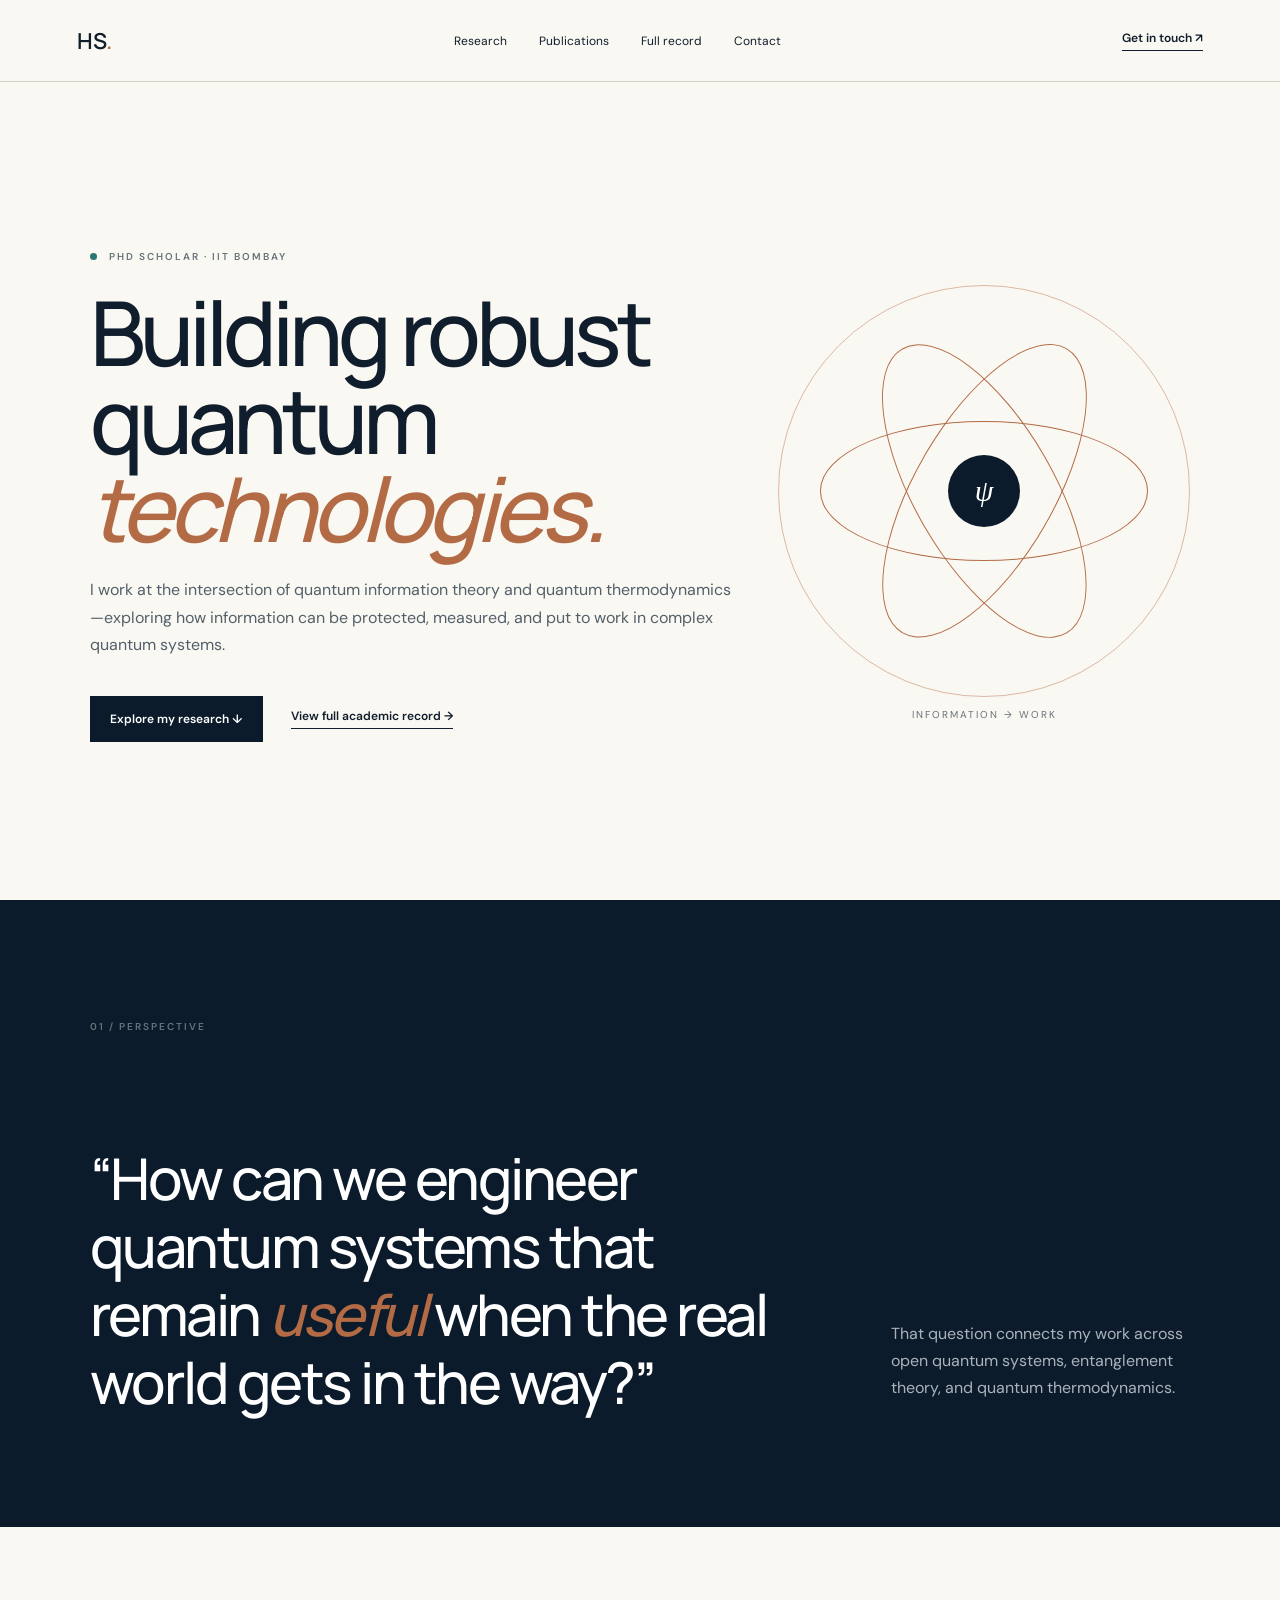
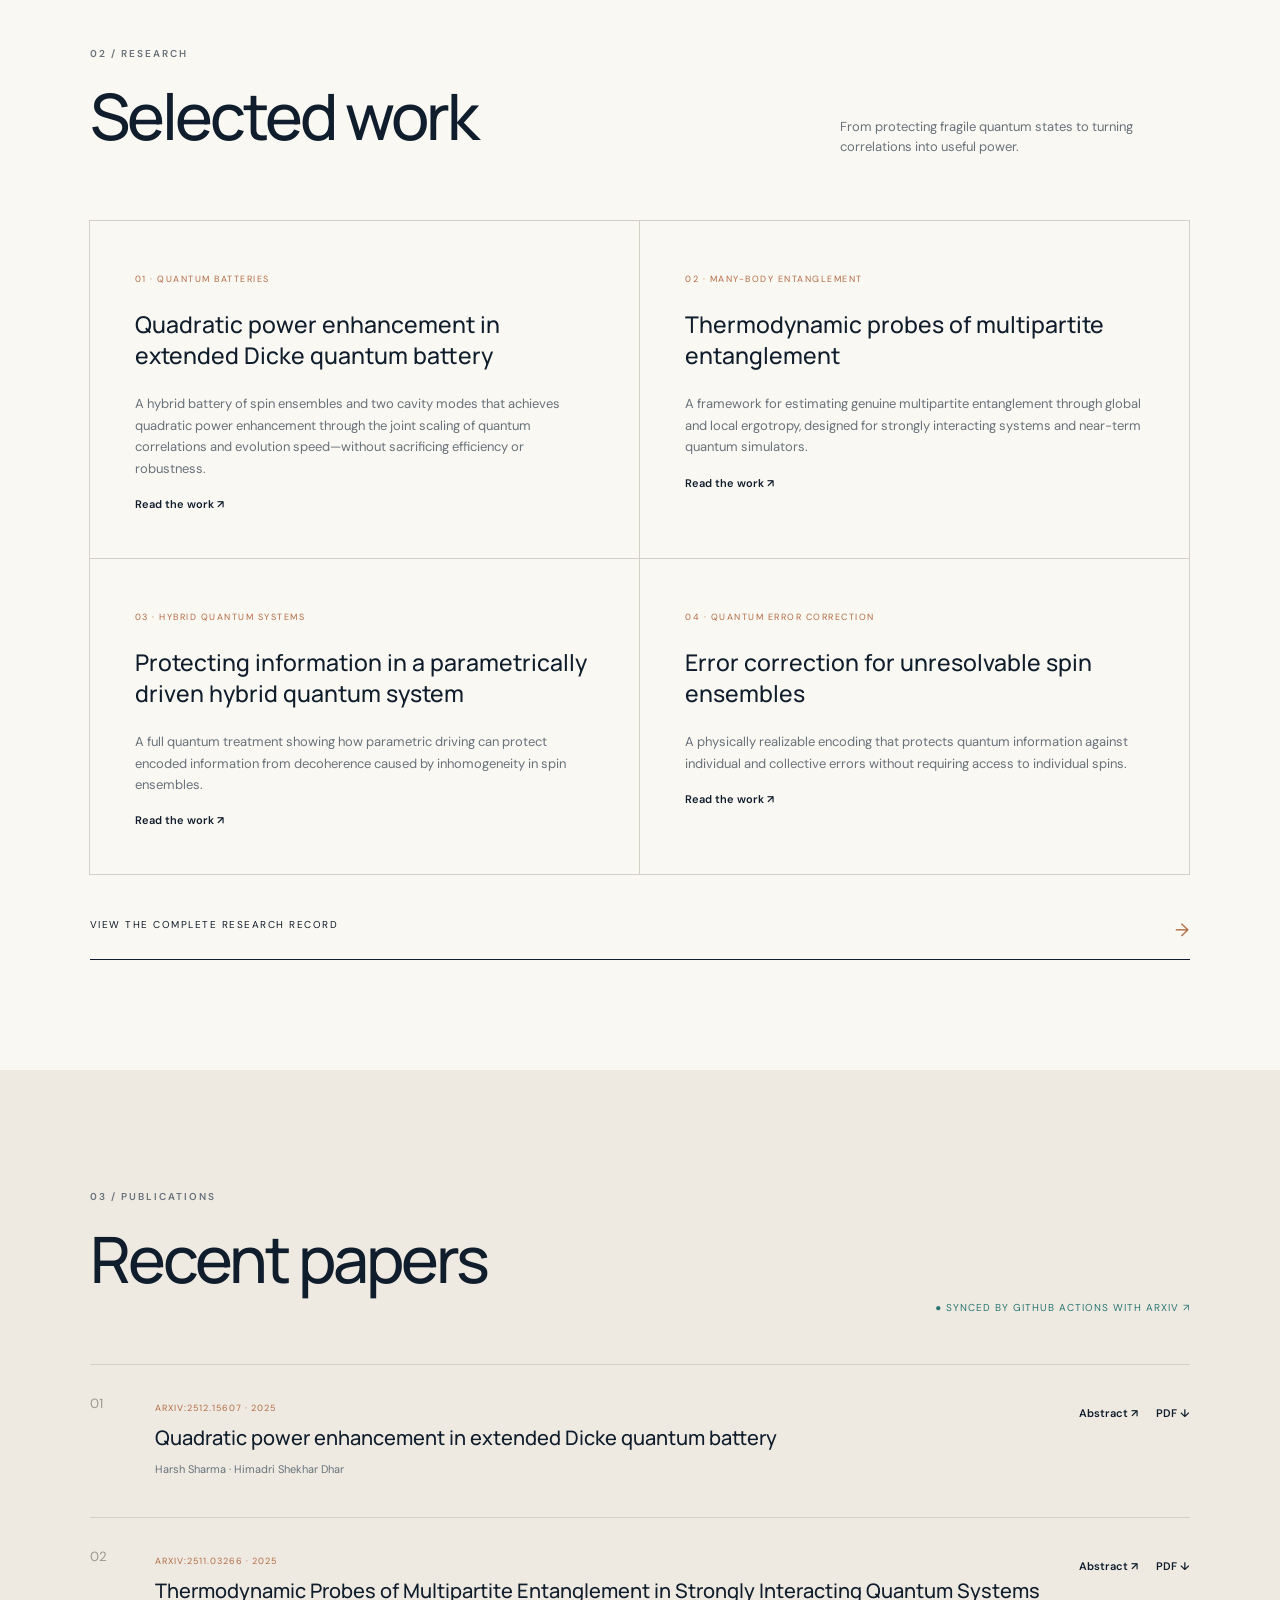
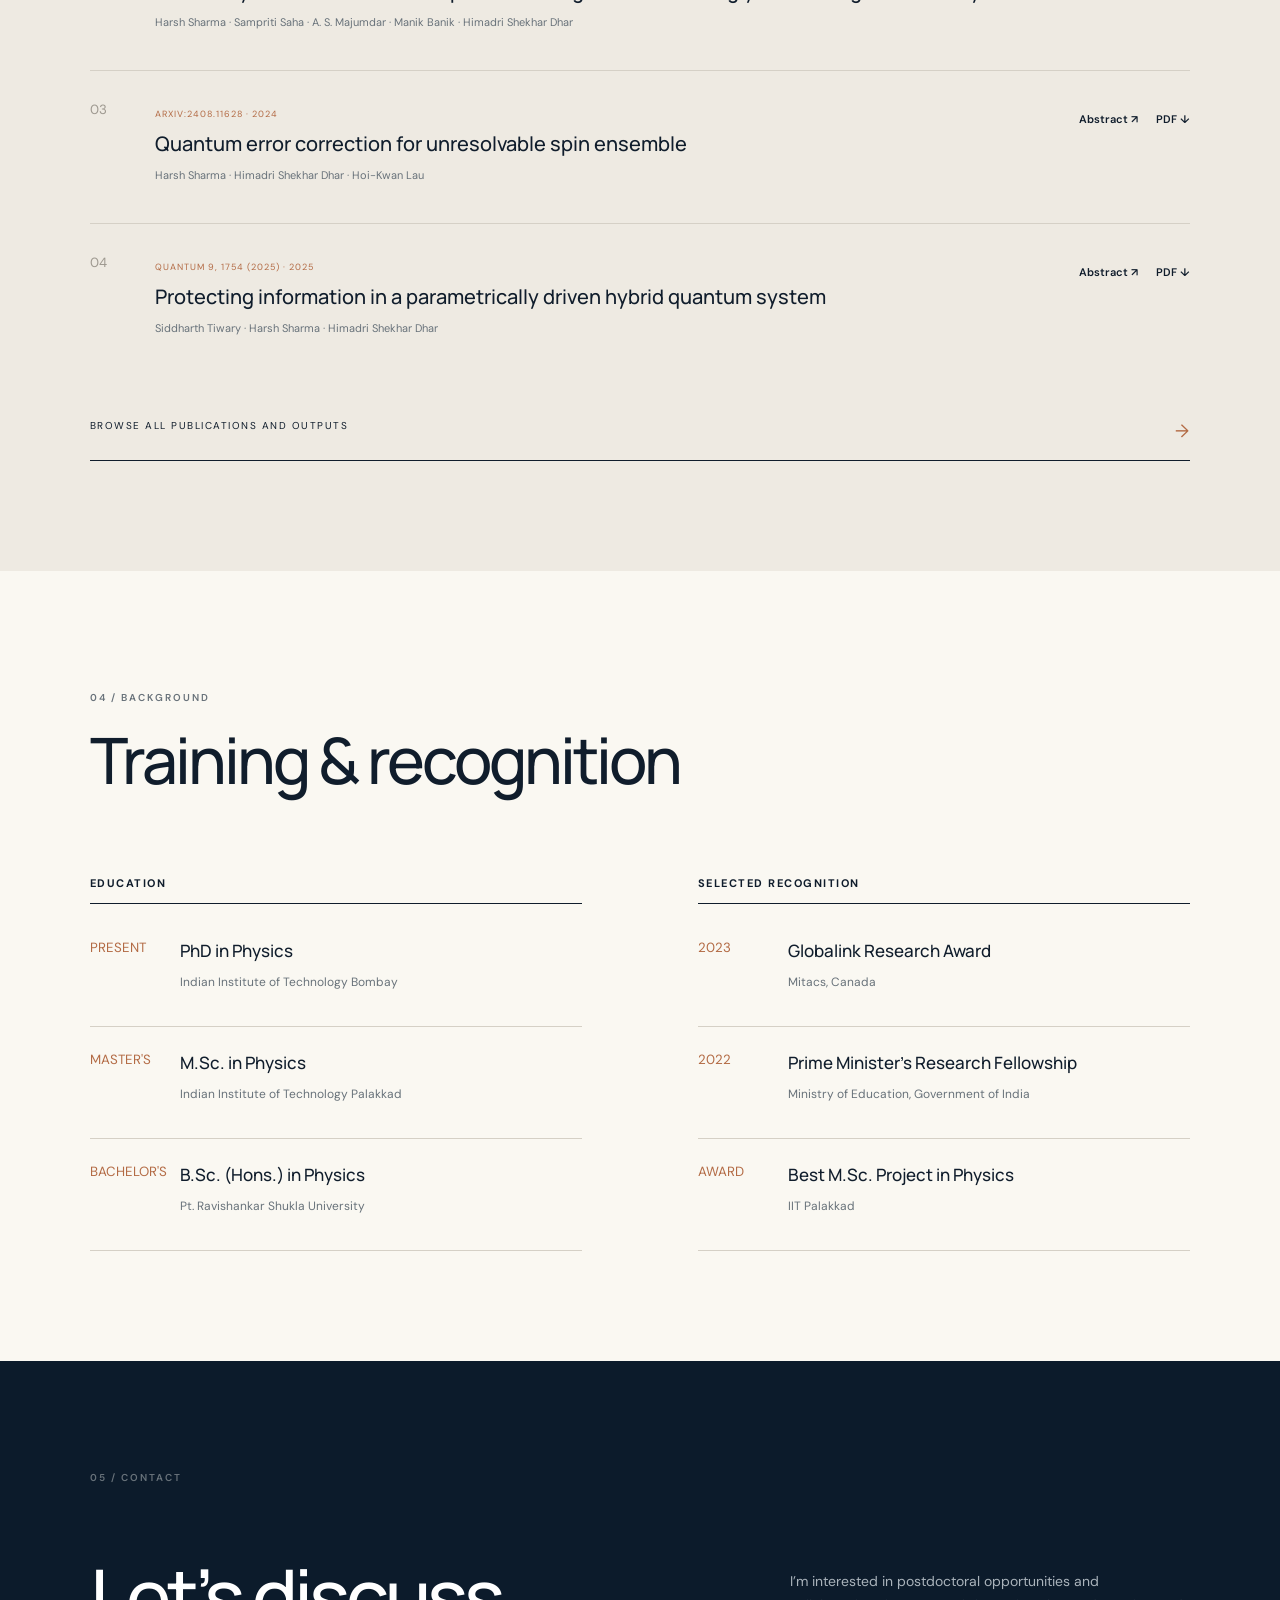
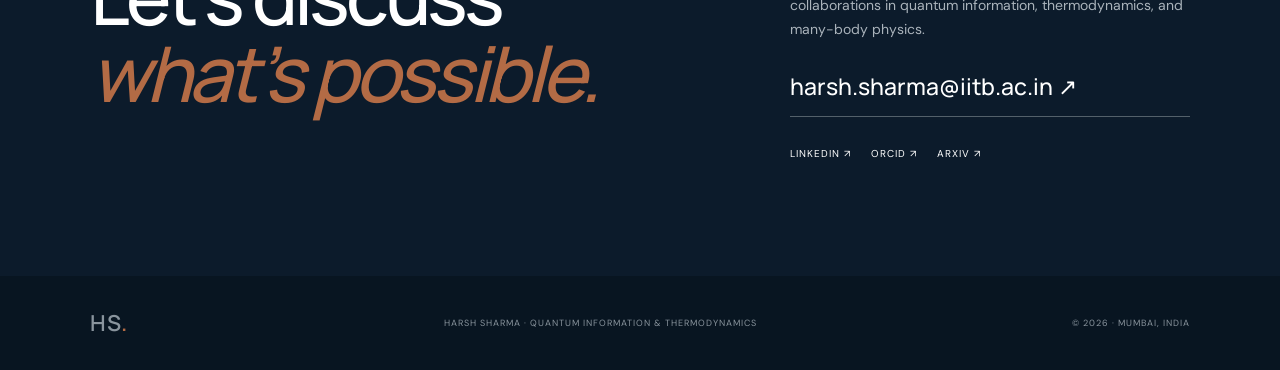
==== index.html @ 584056ee "Publish academic portfolio" ====
<!doctype html><html lang="en"><head><meta charset="utf-8"><meta name="viewport" content="width=device-width,initial-scale=1"><meta name="description" content="Harsh Sharma — quantum information and quantum thermodynamics researcher at IIT Bombay"><title>Harsh Sharma — Quantum Information & Thermodynamics</title><link rel="stylesheet" href="assets/site.css"><meta property="og:image" content="assets/og.png"></head><body>
<header><a class="logo" href="index.html">HS<span>.</span></a><nav><a href="#research">Research</a><a href="#publications">Publications</a><a href="record.html">Full record</a><a href="#contact">Contact</a></nav><a class="under" href="mailto:harsh.sharma@iitb.ac.in">Get in touch ↗</a></header>
<main><section class="hero"><div><p class="eyebrow"><i></i> PhD Scholar · IIT Bombay</p><h1>Building robust<br>quantum <em>technologies.</em></h1><p class="lede">I work at the intersection of quantum information theory and quantum thermodynamics—exploring how information can be protected, measured, and put to work in complex quantum systems.</p><div class="actions"><a class="button" href="#research">Explore my research ↓</a><a class="under" href="record.html">View full academic record →</a></div></div><div class="atom"><b>ψ</b><span></span><span></span><span></span><p>Information → Work</p></div></section>
<section class="dark"><p class="eyebrow">01 / Perspective</p><blockquote>“How can we engineer quantum systems that remain <em>useful</em> when the real world gets in the way?”</blockquote><p>That question connects my work across open quantum systems, entanglement theory, and quantum thermodynamics.</p></section>
<section class="section" id="research"><div class="title"><div><p class="eyebrow">02 / Research</p><h2>Selected work</h2></div><p>From protecting fragile quantum states to turning correlations into useful power.</p></div><div class="cards" id="project-cards"></div><a class="more" href="record.html#research">View the complete research record <span>→</span></a></section>
<section class="section paper" id="publications"><div class="title"><div><p class="eyebrow">03 / Publications</p><h2>Recent papers</h2></div><a class="sync" href="https://arxiv.org/a/sharma_h_2.html">● Synced by GitHub Actions with arXiv ↗</a></div><div id="publication-list"></div><a class="more" href="record.html#publications">Browse all publications and outputs <span>→</span></a></section>
<section class="section"><div class="title"><div><p class="eyebrow">04 / Background</p><h2>Training & recognition</h2></div></div><div class="columns"><div><h3>Education</h3><article><small>Present</small><b>PhD in Physics</b><p>Indian Institute of Technology Bombay</p></article><article><small>Master's</small><b>M.Sc. in Physics</b><p>Indian Institute of Technology Palakkad</p></article><article><small>Bachelor's</small><b>B.Sc. (Hons.) in Physics</b><p>Pt. Ravishankar Shukla University</p></article></div><div><h3>Selected recognition</h3><article><small>2023</small><b>Globalink Research Award</b><p>Mitacs, Canada</p></article><article><small>2022</small><b>Prime Minister’s Research Fellowship</b><p>Ministry of Education, Government of India</p></article><article><small>Award</small><b>Best M.Sc. Project in Physics</b><p>IIT Palakkad</p></article></div></div></section>
<section class="contact" id="contact"><p class="eyebrow">05 / Contact</p><div><h2>Let’s discuss<br><em>what’s possible.</em></h2><aside><p>I’m interested in postdoctoral opportunities and collaborations in quantum information, thermodynamics, and many-body physics.</p><a class="email" href="mailto:harsh.sharma@iitb.ac.in">harsh.sharma@iitb.ac.in ↗</a><p class="links"><a href="https://www.linkedin.com/in/harshsharma0810">LinkedIn ↗</a><a href="https://orcid.org/0000-0003-0136-2655">ORCID ↗</a><a href="https://arxiv.org/a/sharma_h_2.html">arXiv ↗</a></p></aside></div></section></main>
<footer><a class="logo" href="#">HS<span>.</span></a><p>Harsh Sharma · Quantum Information & Thermodynamics</p><p>© 2026 · Mumbai, India</p></footer><script src="assets/publications.js"></script><script src="assets/site.js"></script></body></html>
---- assets/site.css ----
@import url('https://fonts.googleapis.com/css2?family=DM+Sans:wght@400;500;600&family=Manrope:wght@400;500;600&family=Playfair+Display:ital,wght@1,500&display=swap');
:root{--ink:#101d2c;--navy:#0c1b2b;--cream:#faf8f2;--paper:#eeeae2;--copper:#b36b45;--muted:#68727a;--line:#d5d0c6;--teal:#2a7771}*{box-sizing:border-box}html{scroll-behavior:smooth}body{margin:0;color:var(--ink);background:var(--cream);font-family:DM Sans,sans-serif}a{color:inherit;text-decoration:none}header{height:82px;padding:0 6vw;display:flex;align-items:center;justify-content:space-between;border-bottom:1px solid var(--line);position:sticky;top:0;background:rgba(250,248,242,.95);z-index:4}.logo{font:600 22px Manrope}.logo span,em{color:var(--copper)}nav{display:flex;gap:32px;font-size:12px}.under{font-size:12px;font-weight:600;border-bottom:1px solid;padding-bottom:4px}.hero{min-height:calc(100vh - 82px);padding:12vh 7vw;display:grid;grid-template-columns:1.25fr .75fr;align-items:center}.eyebrow{font-size:10px;text-transform:uppercase;letter-spacing:2px;color:var(--muted);font-weight:600}.eyebrow i{display:inline-block;width:7px;height:7px;border-radius:50%;background:var(--teal);margin-right:8px}h1{font:500 clamp(54px,7vw,98px)/.98 Manrope;letter-spacing:-5px;margin:25px 0}.lede{font-size:16px;line-height:1.7;max-width:650px;color:#53606a}.actions{display:flex;align-items:center;gap:28px;margin-top:38px}.button{background:var(--navy);color:#fff;padding:15px 20px;font-size:12px;font-weight:600}.atom{position:relative;aspect-ratio:1;border:1px solid rgba(179,107,69,.45);border-radius:50%;display:grid;place-items:center}.atom b{width:72px;height:72px;border-radius:50%;display:grid;place-items:center;background:var(--navy);color:#fff;font:italic 30px Georgia}.atom span{position:absolute;width:80%;height:34%;border:1px solid var(--copper);border-radius:50%}.atom span:nth-child(3){transform:rotate(60deg)}.atom span:nth-child(4){transform:rotate(-60deg)}.atom p{position:absolute;bottom:-35px;font-size:10px;text-transform:uppercase;letter-spacing:2px;color:var(--muted)}.dark{background:var(--navy);color:#fff;padding:110px 7vw;display:grid;grid-template-columns:1.4fr .6fr;gap:8vw}.dark .eyebrow{grid-column:1/-1}.dark blockquote{font:500 clamp(36px,4.5vw,64px)/1.18 Manrope;letter-spacing:-2.5px;margin:0}.dark>p:last-child{align-self:end;color:#aab3bb;line-height:1.7}.section{padding:110px 7vw}.paper{background:var(--paper)}.title{display:flex;justify-content:space-between;align-items:end;margin-bottom:50px}.title h2,.record h2{font:500 clamp(42px,5vw,68px) Manrope;letter-spacing:-3px;margin:12px 0}.title>p{max-width:350px;color:var(--muted);font-size:13px;line-height:1.6}.cards{display:grid;grid-template-columns:1fr 1fr}.card{padding:45px;border:1px solid var(--line);margin:-1px 0 0 -1px}.card small,.card>small{font-size:9px;text-transform:uppercase;letter-spacing:1.5px;color:var(--copper)}.card h3,.pub h3{font:500 23px/1.35 Manrope;margin:22px 0}.card p{font-size:13px;line-height:1.65;color:var(--muted)}.card a{font-size:11px;font-weight:600}.more{display:flex;justify-content:space-between;margin-top:26px;padding:17px 0;border-bottom:1px solid;font-size:10px;text-transform:uppercase;letter-spacing:1.5px}.more span{color:var(--copper);font-size:18px}.sync{font-size:10px;color:var(--teal);text-transform:uppercase;letter-spacing:1px}.pub{display:grid;grid-template-columns:45px 1fr auto;gap:20px;padding:30px 0;border-top:1px solid var(--line)}.pub>small{color:#9e9990}.pub i{font-size:9px;text-transform:uppercase;color:var(--copper);font-style:normal;letter-spacing:1px}.pub h3{font-size:20px;margin:8px 0}.pub p{font-size:11px;color:var(--muted)}.pub>p a{margin-left:15px;color:var(--ink);font-weight:600}.columns{display:grid;grid-template-columns:1fr 1fr;gap:9vw}.columns h3{font-size:11px;text-transform:uppercase;letter-spacing:1.5px;border-bottom:1px solid;padding-bottom:13px}.columns article{display:grid;grid-template-columns:90px 1fr;padding:24px 0;border-bottom:1px solid var(--line)}.columns small{grid-row:1/3;color:var(--copper);text-transform:uppercase}.columns b{font:500 17px Manrope}.columns p{grid-column:2;font-size:12px;color:var(--muted)}.contact{background:var(--navy);color:#fff;padding:100px 7vw}.contact>div{display:grid;grid-template-columns:1fr .7fr;gap:10vw;align-items:end}.contact h2{font:500 clamp(50px,6vw,85px)/1 Manrope;letter-spacing:-4px}.contact aside>p{font-size:14px;line-height:1.7;color:#aab3bb}.email{display:block;font:500 23px Manrope;border-bottom:1px solid #53606a;padding-bottom:14px;margin:28px 0}.links{display:flex;gap:20px}.links a{font-size:10px;text-transform:uppercase;letter-spacing:1px;color:#fff}footer{padding:32px 7vw;background:#081521;color:#89949d;display:flex;justify-content:space-between;align-items:center;font-size:9px;text-transform:uppercase;letter-spacing:1px}.record-hero{background:var(--navy);color:#fff;padding:100px 7vw}.record-hero>p:last-child{max-width:650px;color:#aab3bb;line-height:1.7}.record{padding:100px 7vw;display:grid;grid-template-columns:.35fr .65fr;gap:7vw;border-bottom:1px solid var(--line)}.record>div:first-child{align-self:start;position:sticky;top:110px}.record .cards{display:block}.events article{display:grid;grid-template-columns:55px 70px 1fr;gap:18px;padding:24px 0;border-top:1px solid var(--line)}.events>b{color:var(--copper)}.events small{text-transform:uppercase;color:var(--muted)}.events h3{font:500 18px Manrope;margin:0 0 7px}.events p,.events i{font-size:11px;color:var(--muted);font-style:normal}
@media(max-width:800px){nav{display:none}.hero{grid-template-columns:1fr;padding-top:80px}.atom{display:none}h1{font-size:52px;letter-spacing:-3px}.dark,.contact>div,.record{grid-template-columns:1fr}.cards,.columns{grid-template-columns:1fr}.title{display:block}.title>p,.sync{display:block;margin-top:18px}.pub{grid-template-columns:30px 1fr}.pub>p{grid-column:2}.record>div:first-child{position:static}.events article{grid-template-columns:45px 1fr}.events article>div{grid-column:2}.actions{align-items:flex-start;flex-direction:column}.contact h2{font-size:52px}footer{flex-wrap:wrap;gap:15px}}
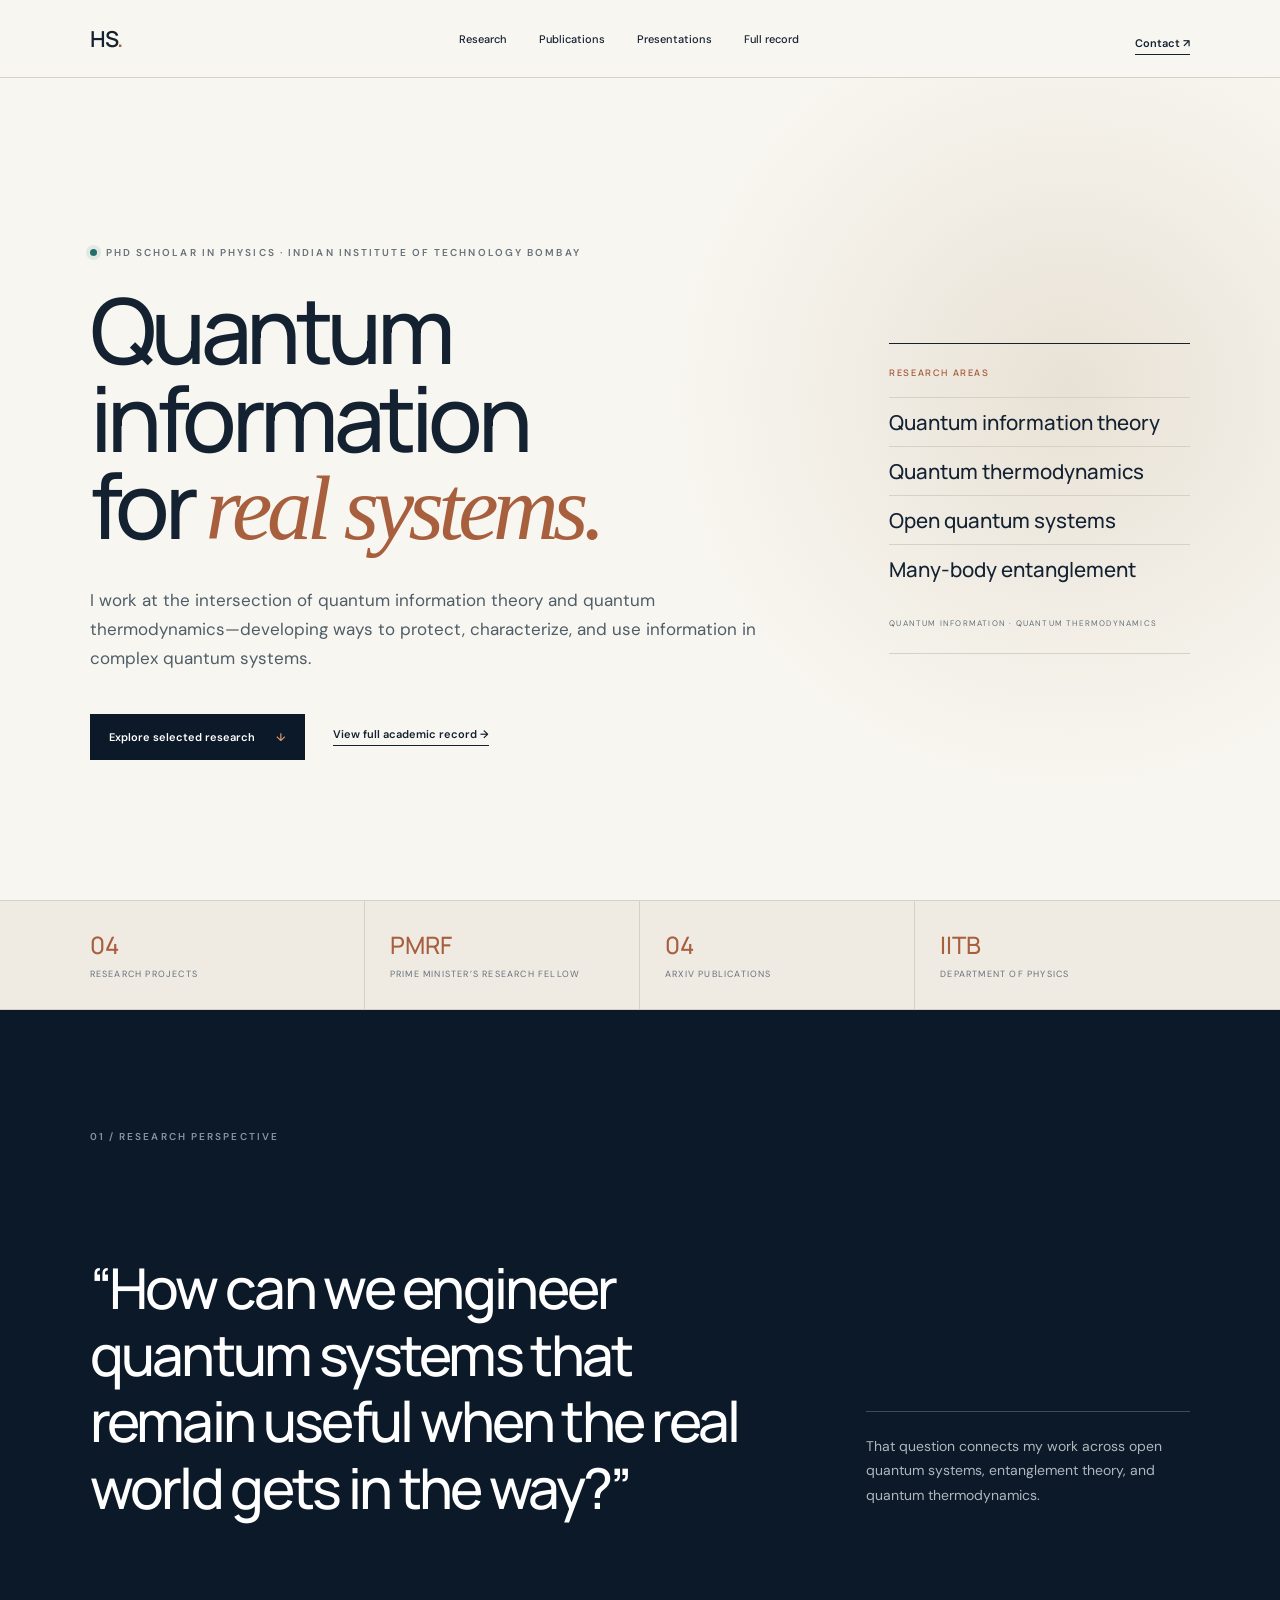
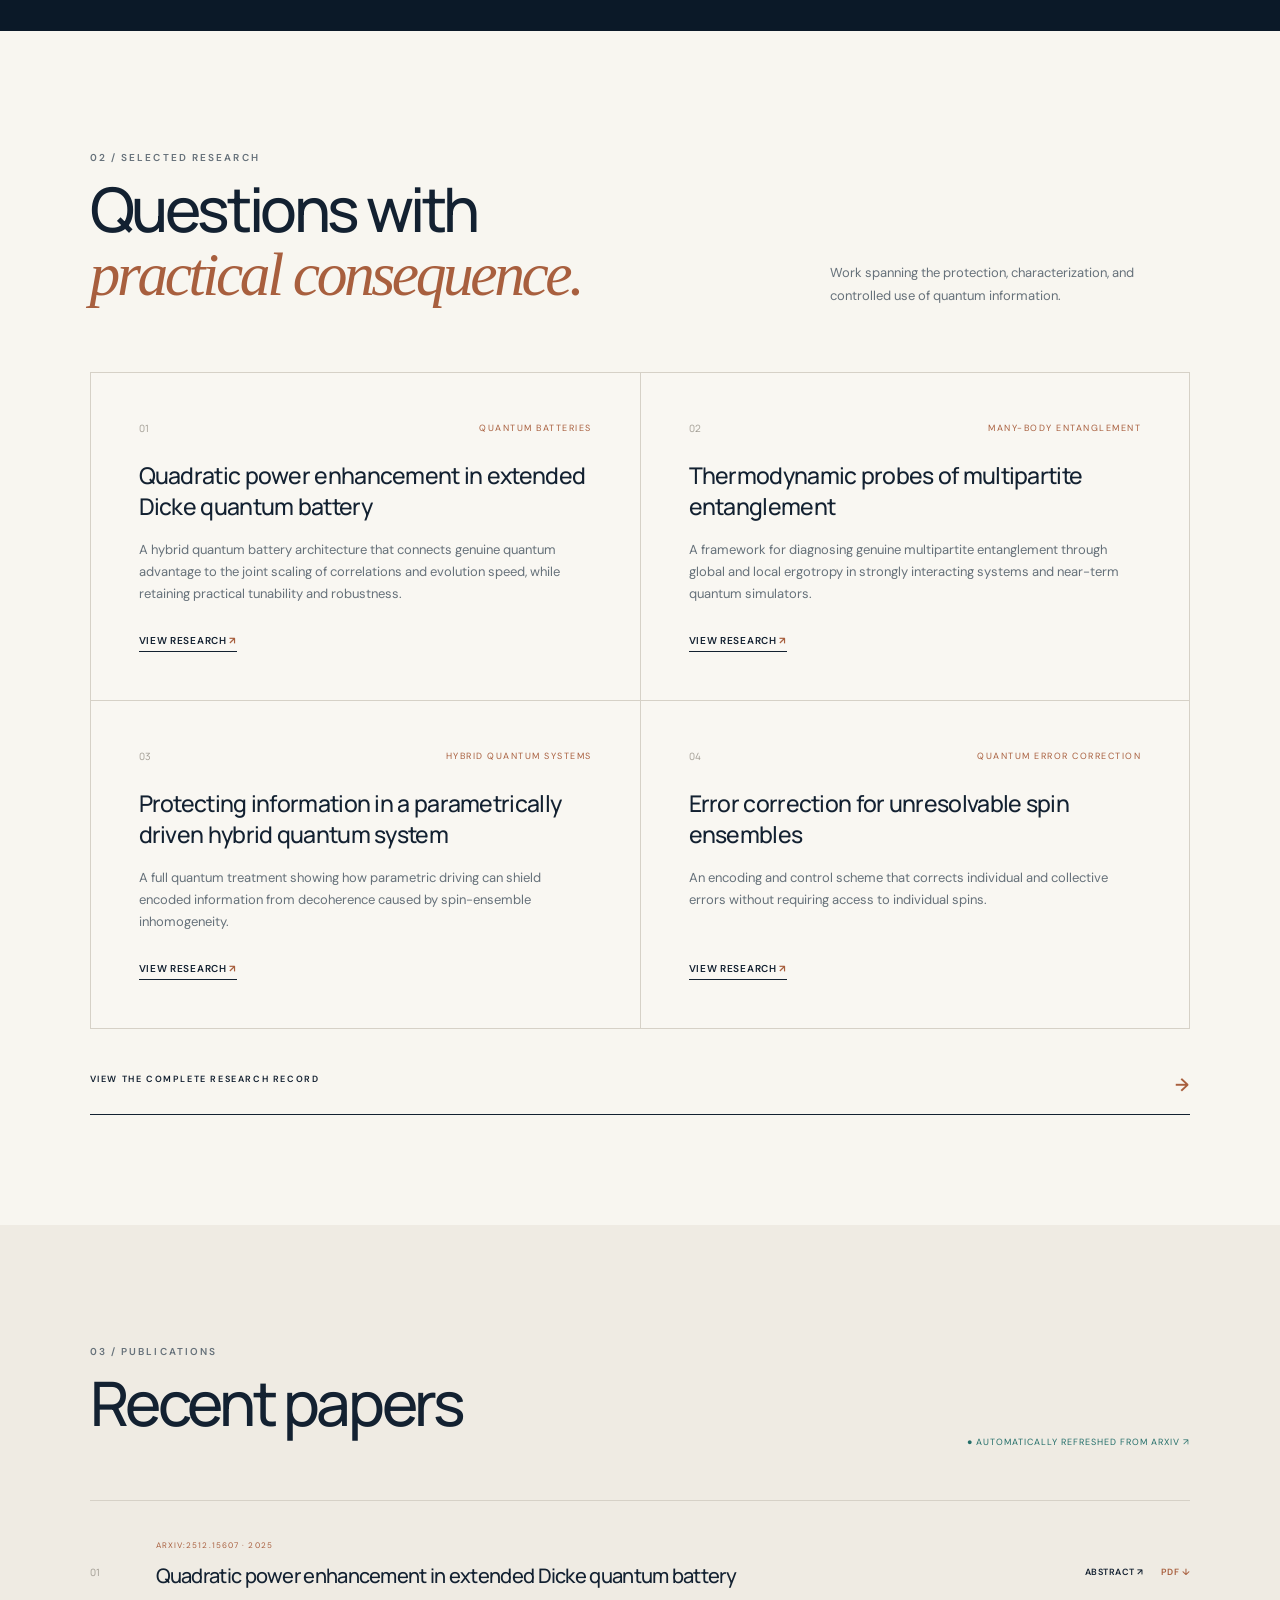
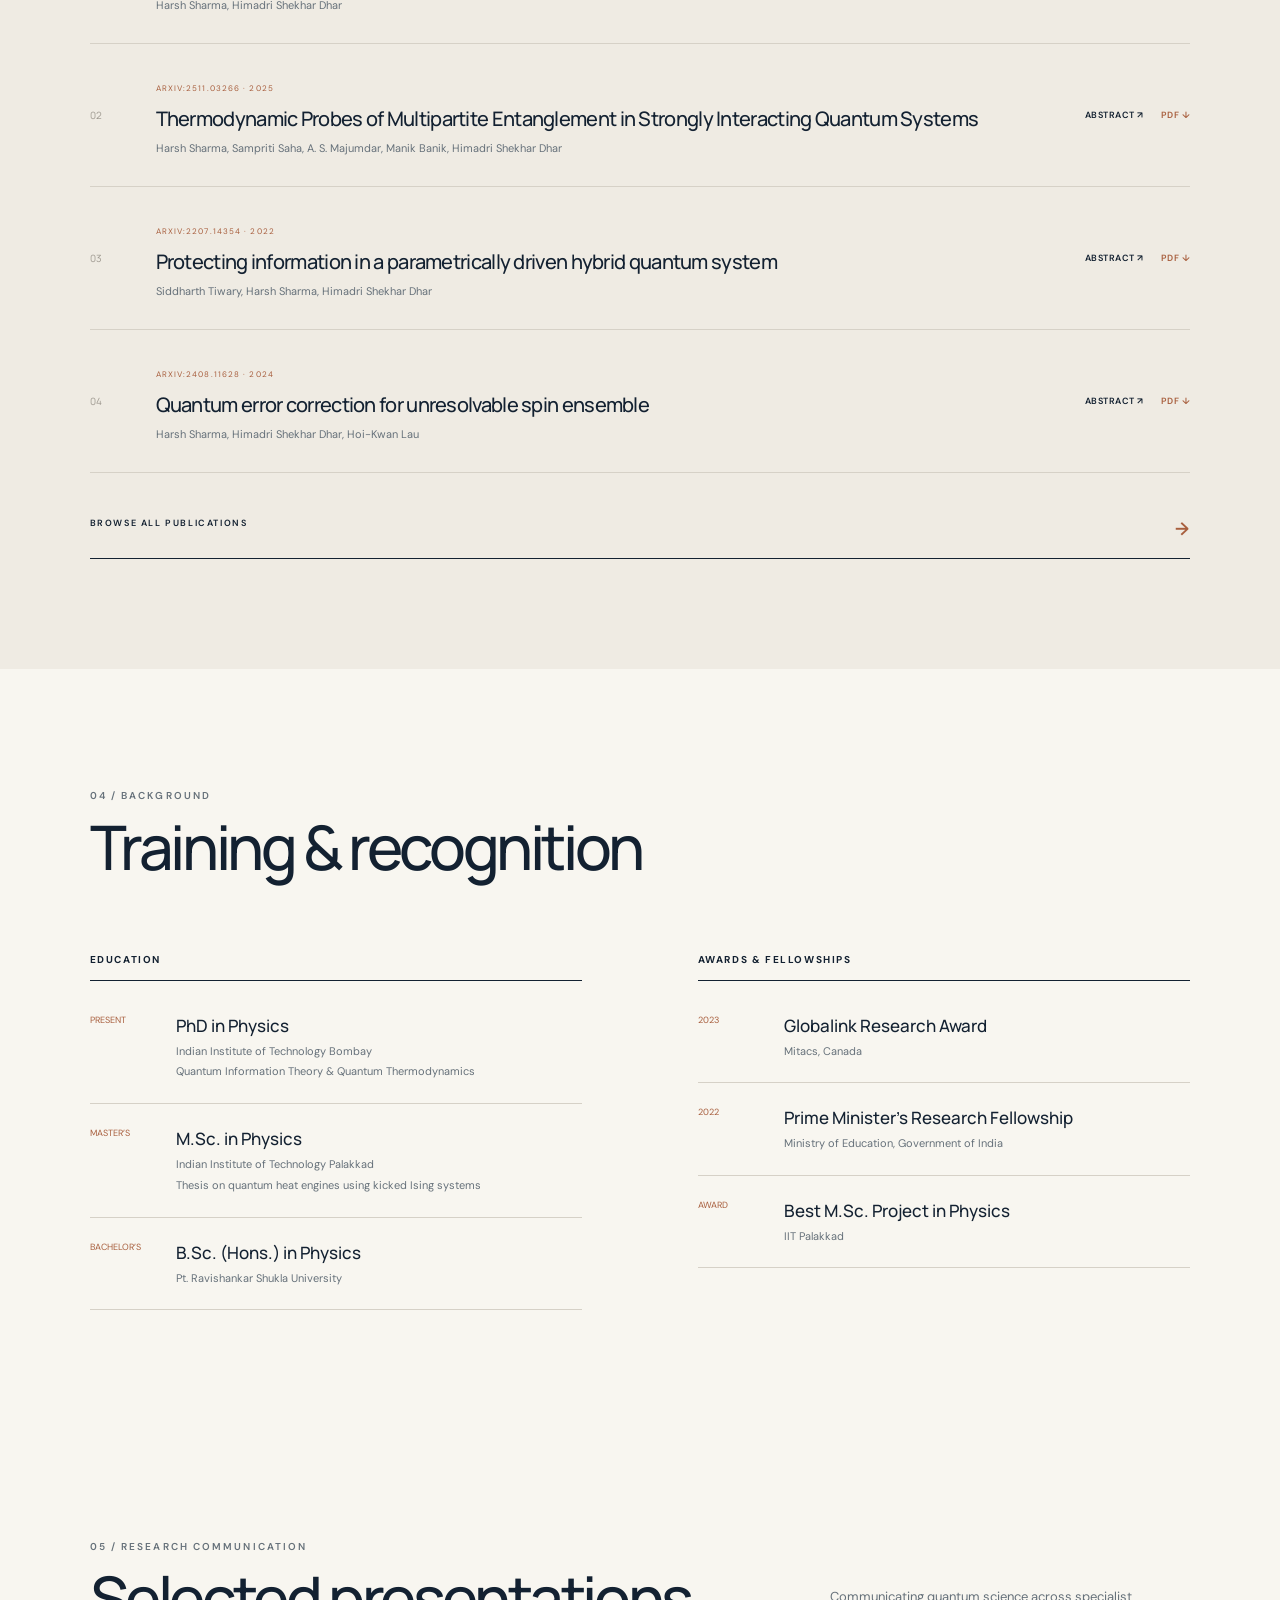
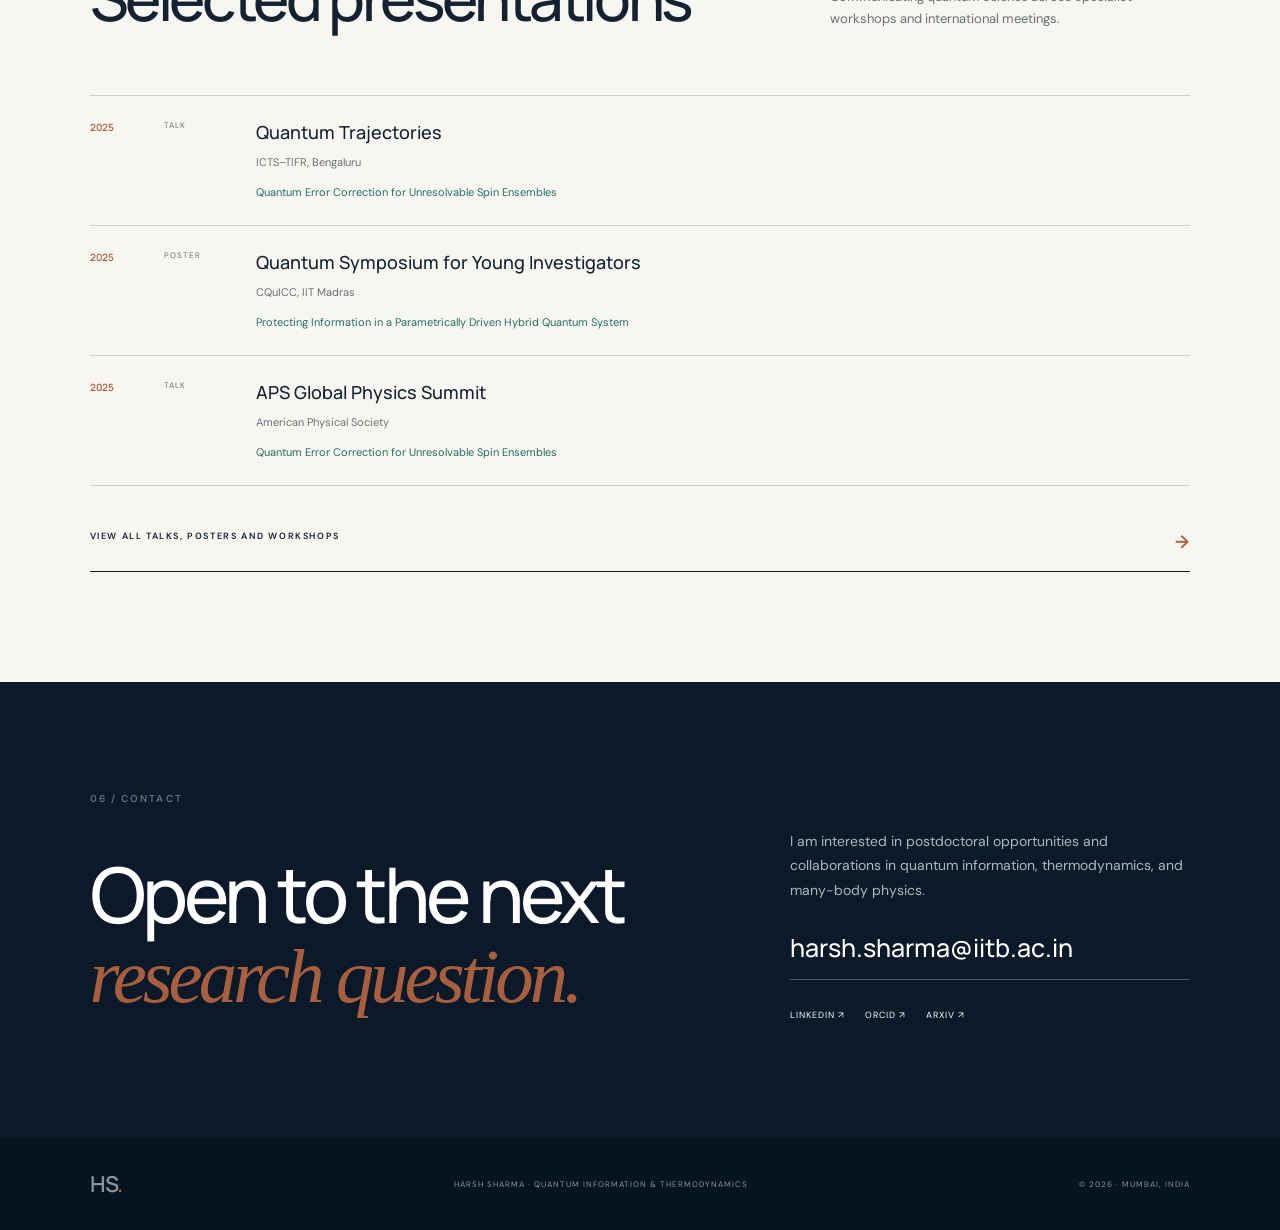
==== commit 9e114d12: "Refine academic portfolio and centralize content" ====
--- a/index.html
+++ b/index.html
@@ -1,9 +1,23 @@
-<!doctype html><html lang="en"><head><meta charset="utf-8"><meta name="viewport" content="width=device-width,initial-scale=1"><meta name="description" content="Harsh Sharma — quantum information and quantum thermodynamics researcher at IIT Bombay"><title>Harsh Sharma — Quantum Information & Thermodynamics</title><link rel="stylesheet" href="assets/site.css"><meta property="og:image" content="assets/og.png"></head><body>
-<header><a class="logo" href="index.html">HS<span>.</span></a><nav><a href="#research">Research</a><a href="#publications">Publications</a><a href="record.html">Full record</a><a href="#contact">Contact</a></nav><a class="under" href="mailto:harsh.sharma@iitb.ac.in">Get in touch ↗</a></header>
-<main><section class="hero"><div><p class="eyebrow"><i></i> PhD Scholar · IIT Bombay</p><h1>Building robust<br>quantum <em>technologies.</em></h1><p class="lede">I work at the intersection of quantum information theory and quantum thermodynamics—exploring how information can be protected, measured, and put to work in complex quantum systems.</p><div class="actions"><a class="button" href="#research">Explore my research ↓</a><a class="under" href="record.html">View full academic record →</a></div></div><div class="atom"><b>ψ</b><span></span><span></span><span></span><p>Information → Work</p></div></section>
-<section class="dark"><p class="eyebrow">01 / Perspective</p><blockquote>“How can we engineer quantum systems that remain <em>useful</em> when the real world gets in the way?”</blockquote><p>That question connects my work across open quantum systems, entanglement theory, and quantum thermodynamics.</p></section>
-<section class="section" id="research"><div class="title"><div><p class="eyebrow">02 / Research</p><h2>Selected work</h2></div><p>From protecting fragile quantum states to turning correlations into useful power.</p></div><div class="cards" id="project-cards"></div><a class="more" href="record.html#research">View the complete research record <span>→</span></a></section>
-<section class="section paper" id="publications"><div class="title"><div><p class="eyebrow">03 / Publications</p><h2>Recent papers</h2></div><a class="sync" href="https://arxiv.org/a/sharma_h_2.html">● Synced by GitHub Actions with arXiv ↗</a></div><div id="publication-list"></div><a class="more" href="record.html#publications">Browse all publications and outputs <span>→</span></a></section>
-<section class="section"><div class="title"><div><p class="eyebrow">04 / Background</p><h2>Training & recognition</h2></div></div><div class="columns"><div><h3>Education</h3><article><small>Present</small><b>PhD in Physics</b><p>Indian Institute of Technology Bombay</p></article><article><small>Master's</small><b>M.Sc. in Physics</b><p>Indian Institute of Technology Palakkad</p></article><article><small>Bachelor's</small><b>B.Sc. (Hons.) in Physics</b><p>Pt. Ravishankar Shukla University</p></article></div><div><h3>Selected recognition</h3><article><small>2023</small><b>Globalink Research Award</b><p>Mitacs, Canada</p></article><article><small>2022</small><b>Prime Minister’s Research Fellowship</b><p>Ministry of Education, Government of India</p></article><article><small>Award</small><b>Best M.Sc. Project in Physics</b><p>IIT Palakkad</p></article></div></div></section>
-<section class="contact" id="contact"><p class="eyebrow">05 / Contact</p><div><h2>Let’s discuss<br><em>what’s possible.</em></h2><aside><p>I’m interested in postdoctoral opportunities and collaborations in quantum information, thermodynamics, and many-body physics.</p><a class="email" href="mailto:harsh.sharma@iitb.ac.in">harsh.sharma@iitb.ac.in ↗</a><p class="links"><a href="https://www.linkedin.com/in/harshsharma0810">LinkedIn ↗</a><a href="https://orcid.org/0000-0003-0136-2655">ORCID ↗</a><a href="https://arxiv.org/a/sharma_h_2.html">arXiv ↗</a></p></aside></div></section></main>
-<footer><a class="logo" href="#">HS<span>.</span></a><p>Harsh Sharma · Quantum Information & Thermodynamics</p><p>© 2026 · Mumbai, India</p></footer><script src="assets/publications.js"></script><script src="assets/site.js"></script></body></html>
+<!doctype html>
+<html lang="en">
+<head>
+  <meta charset="utf-8"><meta name="viewport" content="width=device-width,initial-scale=1">
+  <meta name="description" content="Harsh Sharma — quantum information and quantum thermodynamics researcher at IIT Bombay">
+  <meta property="og:title" content="Harsh Sharma — Quantum Information & Thermodynamics"><meta property="og:image" content="assets/og.png">
+  <title>Harsh Sharma — Quantum Information & Thermodynamics</title><link rel="stylesheet" href="assets/site.css">
+</head>
+<body>
+  <header><a class="logo" href="index.html">HS<span>.</span></a><nav><a href="#research">Research</a><a href="#publications">Publications</a><a href="#presentations">Presentations</a><a href="record.html">Full record</a></nav><a class="header-cta" data-email href="mailto:harsh.sharma@iitb.ac.in">Contact ↗</a></header>
+  <main>
+    <section class="hero"><div class="hero-copy"><p class="eyebrow"><i></i><span data-role>PhD Scholar in Physics · Indian Institute of Technology Bombay</span></p><h1>Quantum information<br>for <em>real systems.</em></h1><p class="lede" data-introduction></p><div class="actions"><a class="button" href="#research">Explore selected research <span>↓</span></a><a class="text-link" href="record.html">View full academic record →</a></div></div><aside class="research-index"><p>Research areas</p><div id="interests"></div><small>Quantum Information · Quantum Thermodynamics</small></aside></section>
+    <section class="metrics" aria-label="Academic highlights"><div><strong>04</strong><span>Research projects</span></div><div><strong>PMRF</strong><span>Prime Minister’s Research Fellow</span></div><div><strong>04</strong><span>arXiv publications</span></div><div><strong>IITB</strong><span>Department of Physics</span></div></section>
+    <section class="perspective"><p class="eyebrow">01 / Research perspective</p><blockquote data-perspective></blockquote><p data-perspective-note></p></section>
+    <section class="section" id="research"><div class="title"><div><p class="eyebrow">02 / Selected research</p><h2>Questions with<br><em>practical consequence.</em></h2></div><p>Work spanning the protection, characterization, and controlled use of quantum information.</p></div><div class="cards" id="project-cards"></div><a class="more" href="record.html#research">View the complete research record <span>→</span></a></section>
+    <section class="section paper" id="publications"><div class="title"><div><p class="eyebrow">03 / Publications</p><h2>Recent papers</h2></div><a class="sync" data-arxiv href="https://arxiv.org/a/sharma_h_2.html">● Automatically refreshed from arXiv ↗</a></div><div id="publication-list"></div><a class="more" href="record.html#publications">Browse all publications <span>→</span></a></section>
+    <section class="section background"><div class="title"><div><p class="eyebrow">04 / Background</p><h2>Training & recognition</h2></div></div><div class="columns"><div><h3>Education</h3><div id="education-list"></div></div><div><h3>Awards & fellowships</h3><div id="awards-list"></div></div></div></section>
+    <section class="section presentations" id="presentations"><div class="title"><div><p class="eyebrow">05 / Research communication</p><h2>Selected presentations</h2></div><p>Communicating quantum science across specialist workshops and international meetings.</p></div><div class="events" id="selected-events"></div><a class="more" href="record.html#presentations">View all talks, posters and workshops <span>→</span></a></section>
+    <section class="contact" id="contact"><p class="eyebrow">06 / Contact</p><div><h2>Open to the next<br><em>research question.</em></h2><aside><p data-availability></p><a class="email" data-email href="mailto:harsh.sharma@iitb.ac.in"></a><p class="links"><a data-linkedin target="_blank" rel="noreferrer">LinkedIn ↗</a><a data-orcid target="_blank" rel="noreferrer">ORCID ↗</a><a data-arxiv target="_blank" rel="noreferrer">arXiv ↗</a></p></aside></div></section>
+  </main>
+  <footer><a class="logo" href="#">HS<span>.</span></a><p><span data-name>Harsh Sharma</span> · Quantum Information & Thermodynamics</p><p>© 2026 · <span data-location>Mumbai, India</span></p></footer>
+  <script src="assets/content.js"></script><script src="assets/publications.js"></script><script src="assets/site.js"></script>
+</body></html>
--- a/assets/site.css
+++ b/assets/site.css
@@ -1,3 +1,15 @@
 @import url('https://fonts.googleapis.com/css2?family=DM+Sans:wght@400;500;600&family=Manrope:wght@400;500;600&family=Playfair+Display:ital,wght@1,500&display=swap');
-:root{--ink:#101d2c;--navy:#0c1b2b;--cream:#faf8f2;--paper:#eeeae2;--copper:#b36b45;--muted:#68727a;--line:#d5d0c6;--teal:#2a7771}*{box-sizing:border-box}html{scroll-behavior:smooth}body{margin:0;color:var(--ink);background:var(--cream);font-family:DM Sans,sans-serif}a{color:inherit;text-decoration:none}header{height:82px;padding:0 6vw;display:flex;align-items:center;justify-content:space-between;border-bottom:1px solid var(--line);position:sticky;top:0;background:rgba(250,248,242,.95);z-index:4}.logo{font:600 22px Manrope}.logo span,em{color:var(--copper)}nav{display:flex;gap:32px;font-size:12px}.under{font-size:12px;font-weight:600;border-bottom:1px solid;padding-bottom:4px}.hero{min-height:calc(100vh - 82px);padding:12vh 7vw;display:grid;grid-template-columns:1.25fr .75fr;align-items:center}.eyebrow{font-size:10px;text-transform:uppercase;letter-spacing:2px;color:var(--muted);font-weight:600}.eyebrow i{display:inline-block;width:7px;height:7px;border-radius:50%;background:var(--teal);margin-right:8px}h1{font:500 clamp(54px,7vw,98px)/.98 Manrope;letter-spacing:-5px;margin:25px 0}.lede{font-size:16px;line-height:1.7;max-width:650px;color:#53606a}.actions{display:flex;align-items:center;gap:28px;margin-top:38px}.button{background:var(--navy);color:#fff;padding:15px 20px;font-size:12px;font-weight:600}.atom{position:relative;aspect-ratio:1;border:1px solid rgba(179,107,69,.45);border-radius:50%;display:grid;place-items:center}.atom b{width:72px;height:72px;border-radius:50%;display:grid;place-items:center;background:var(--navy);color:#fff;font:italic 30px Georgia}.atom span{position:absolute;width:80%;height:34%;border:1px solid var(--copper);border-radius:50%}.atom span:nth-child(3){transform:rotate(60deg)}.atom span:nth-child(4){transform:rotate(-60deg)}.atom p{position:absolute;bottom:-35px;font-size:10px;text-transform:uppercase;letter-spacing:2px;color:var(--muted)}.dark{background:var(--navy);color:#fff;padding:110px 7vw;display:grid;grid-template-columns:1.4fr .6fr;gap:8vw}.dark .eyebrow{grid-column:1/-1}.dark blockquote{font:500 clamp(36px,4.5vw,64px)/1.18 Manrope;letter-spacing:-2.5px;margin:0}.dark>p:last-child{align-self:end;color:#aab3bb;line-height:1.7}.section{padding:110px 7vw}.paper{background:var(--paper)}.title{display:flex;justify-content:space-between;align-items:end;margin-bottom:50px}.title h2,.record h2{font:500 clamp(42px,5vw,68px) Manrope;letter-spacing:-3px;margin:12px 0}.title>p{max-width:350px;color:var(--muted);font-size:13px;line-height:1.6}.cards{display:grid;grid-template-columns:1fr 1fr}.card{padding:45px;border:1px solid var(--line);margin:-1px 0 0 -1px}.card small,.card>small{font-size:9px;text-transform:uppercase;letter-spacing:1.5px;color:var(--copper)}.card h3,.pub h3{font:500 23px/1.35 Manrope;margin:22px 0}.card p{font-size:13px;line-height:1.65;color:var(--muted)}.card a{font-size:11px;font-weight:600}.more{display:flex;justify-content:space-between;margin-top:26px;padding:17px 0;border-bottom:1px solid;font-size:10px;text-transform:uppercase;letter-spacing:1.5px}.more span{color:var(--copper);font-size:18px}.sync{font-size:10px;color:var(--teal);text-transform:uppercase;letter-spacing:1px}.pub{display:grid;grid-template-columns:45px 1fr auto;gap:20px;padding:30px 0;border-top:1px solid var(--line)}.pub>small{color:#9e9990}.pub i{font-size:9px;text-transform:uppercase;color:var(--copper);font-style:normal;letter-spacing:1px}.pub h3{font-size:20px;margin:8px 0}.pub p{font-size:11px;color:var(--muted)}.pub>p a{margin-left:15px;color:var(--ink);font-weight:600}.columns{display:grid;grid-template-columns:1fr 1fr;gap:9vw}.columns h3{font-size:11px;text-transform:uppercase;letter-spacing:1.5px;border-bottom:1px solid;padding-bottom:13px}.columns article{display:grid;grid-template-columns:90px 1fr;padding:24px 0;border-bottom:1px solid var(--line)}.columns small{grid-row:1/3;color:var(--copper);text-transform:uppercase}.columns b{font:500 17px Manrope}.columns p{grid-column:2;font-size:12px;color:var(--muted)}.contact{background:var(--navy);color:#fff;padding:100px 7vw}.contact>div{display:grid;grid-template-columns:1fr .7fr;gap:10vw;align-items:end}.contact h2{font:500 clamp(50px,6vw,85px)/1 Manrope;letter-spacing:-4px}.contact aside>p{font-size:14px;line-height:1.7;color:#aab3bb}.email{display:block;font:500 23px Manrope;border-bottom:1px solid #53606a;padding-bottom:14px;margin:28px 0}.links{display:flex;gap:20px}.links a{font-size:10px;text-transform:uppercase;letter-spacing:1px;color:#fff}footer{padding:32px 7vw;background:#081521;color:#89949d;display:flex;justify-content:space-between;align-items:center;font-size:9px;text-transform:uppercase;letter-spacing:1px}.record-hero{background:var(--navy);color:#fff;padding:100px 7vw}.record-hero>p:last-child{max-width:650px;color:#aab3bb;line-height:1.7}.record{padding:100px 7vw;display:grid;grid-template-columns:.35fr .65fr;gap:7vw;border-bottom:1px solid var(--line)}.record>div:first-child{align-self:start;position:sticky;top:110px}.record .cards{display:block}.events article{display:grid;grid-template-columns:55px 70px 1fr;gap:18px;padding:24px 0;border-top:1px solid var(--line)}.events>b{color:var(--copper)}.events small{text-transform:uppercase;color:var(--muted)}.events h3{font:500 18px Manrope;margin:0 0 7px}.events p,.events i{font-size:11px;color:var(--muted);font-style:normal}
-@media(max-width:800px){nav{display:none}.hero{grid-template-columns:1fr;padding-top:80px}.atom{display:none}h1{font-size:52px;letter-spacing:-3px}.dark,.contact>div,.record{grid-template-columns:1fr}.cards,.columns{grid-template-columns:1fr}.title{display:block}.title>p,.sync{display:block;margin-top:18px}.pub{grid-template-columns:30px 1fr}.pub>p{grid-column:2}.record>div:first-child{position:static}.events article{grid-template-columns:45px 1fr}.events article>div{grid-column:2}.actions{align-items:flex-start;flex-direction:column}.contact h2{font-size:52px}footer{flex-wrap:wrap;gap:15px}}
+:root{--ink:#132131;--navy:#0b1928;--cream:#f8f6f0;--paper:#efebe3;--copper:#a85f3e;--muted:#66717a;--line:#d6d1c7;--teal:#236e69;--white:#fff;--pad:clamp(24px,7vw,112px)}
+*{box-sizing:border-box}html{scroll-behavior:smooth}body{margin:0;color:var(--ink);background:var(--cream);font-family:"DM Sans",sans-serif;-webkit-font-smoothing:antialiased}a{color:inherit;text-decoration:none}em{font-family:"Playfair Display",serif;font-weight:500;color:var(--copper)}
+header{height:78px;padding:0 var(--pad);display:flex;align-items:center;justify-content:space-between;border-bottom:1px solid var(--line);position:sticky;top:0;background:rgba(248,246,240,.96);backdrop-filter:blur(12px);z-index:5}.logo{font:600 22px Manrope;letter-spacing:-1px}.logo span{color:var(--copper)}nav{display:flex;gap:32px;font-size:11px;font-weight:500}nav a{position:relative}nav a:after{content:"";position:absolute;left:0;right:100%;bottom:-7px;height:1px;background:var(--copper);transition:.25s}nav a:hover:after{right:0}.header-cta,.text-link{font-size:11px;font-weight:600;border-bottom:1px solid;padding-bottom:4px}.header-cta{text-indent:-9999px}.header-cta:after{content:"Contact ↗";text-indent:0;display:block}
+.eyebrow{font-size:10px;text-transform:uppercase;letter-spacing:2.1px;color:var(--muted);font-weight:600}.eyebrow i{display:inline-block;width:7px;height:7px;border-radius:50%;background:var(--teal);margin-right:9px;box-shadow:0 0 0 4px rgba(35,110,105,.1)}
+.hero{min-height:calc(100vh - 78px);padding:11vh var(--pad) 9vh;display:grid;grid-template-columns:minmax(0,1.25fr) minmax(280px,.55fr);gap:9vw;align-items:center;position:relative}.hero:before{content:"";position:absolute;right:-16vw;top:-10vh;width:65vw;height:90vh;border-radius:50%;background:radial-gradient(circle,#e8e1d5 0,rgba(232,225,213,.35) 42%,transparent 69%);pointer-events:none}.hero-copy{position:relative;z-index:1}.hero h1,.record-hero h1{font:500 clamp(58px,7.1vw,106px)/.96 Manrope;letter-spacing:-5.5px;margin:27px 0 34px}.lede{font-size:17px;line-height:1.72;max-width:720px;color:#4f5d68}.actions{display:flex;align-items:center;gap:28px;margin-top:40px}.button{background:var(--navy);color:#fff;padding:16px 19px;font-size:11px;font-weight:600}.button span{color:#d7946d;margin-left:18px}.research-index{position:relative;z-index:1;border-top:1px solid var(--ink);border-bottom:1px solid var(--line);padding:22px 0 25px}.research-index>p{font:600 9px Manrope;text-transform:uppercase;letter-spacing:1.6px;color:var(--copper);margin:0 0 18px}.research-index #interests{display:flex;flex-direction:column}.research-index span{font:500 clamp(17px,1.6vw,23px) Manrope;padding:10px 0;border-top:1px solid var(--line)}.research-index small{display:block;margin-top:25px;color:var(--muted);font-size:8px;letter-spacing:1.2px;text-transform:uppercase}
+.metrics{display:grid;grid-template-columns:repeat(4,1fr);background:var(--paper);padding:0 var(--pad);border-top:1px solid var(--line);border-bottom:1px solid var(--line)}.metrics div{padding:27px 25px;border-right:1px solid var(--line)}.metrics div:first-child{padding-left:0}.metrics div:last-child{border:0}.metrics strong{display:block;font:500 24px Manrope;color:var(--copper)}.metrics span{font-size:9px;text-transform:uppercase;letter-spacing:1.2px;color:var(--muted)}
+.perspective{background:var(--navy);color:#fff;padding:110px var(--pad);display:grid;grid-template-columns:1.35fr .65fr;gap:8vw}.perspective .eyebrow{grid-column:1/-1;color:#88949e}.perspective blockquote{font:500 clamp(38px,4.4vw,65px)/1.18 Manrope;letter-spacing:-2.7px;margin:0}.perspective>p:last-child{align-self:end;color:#aeb7be;line-height:1.75;font-size:14px;border-top:1px solid #3e4c5a;padding-top:22px}
+.section{padding:110px var(--pad)}.paper{background:var(--paper)}.title{display:flex;justify-content:space-between;align-items:end;margin-bottom:52px}.title h2,.record h2{font:500 clamp(43px,4.8vw,69px)/1.03 Manrope;letter-spacing:-3.4px;margin:13px 0}.title>p{max-width:360px;color:var(--muted);font-size:13px;line-height:1.7}.cards{display:grid;grid-template-columns:1fr 1fr;border-top:1px solid var(--line);border-left:1px solid var(--line)}.card{padding:48px;border-right:1px solid var(--line);border-bottom:1px solid var(--line);transition:.25s;background:rgba(255,255,255,.12)}.card:hover{background:#f0ece4}.card-meta{display:flex;justify-content:space-between;align-items:center}.card-meta span{font:10px Manrope;color:#a09b92}.card-meta small{font-size:9px;text-transform:uppercase;letter-spacing:1.5px;color:var(--copper)}.card h3,.pub h3{font:500 23px/1.35 Manrope;letter-spacing:-.7px;margin:25px 0 17px}.card>p{font-size:13px;line-height:1.7;color:var(--muted);min-height:66px}.card>a{display:inline-block;margin-top:16px;font-size:10px;font-weight:600;text-transform:uppercase;letter-spacing:.7px;border-bottom:1px solid;padding-bottom:4px}.card>a b{color:var(--copper)}.more{display:flex;justify-content:space-between;margin-top:27px;padding:17px 0;border-bottom:1px solid;font-size:9px;text-transform:uppercase;letter-spacing:1.6px;font-weight:600}.more span{color:var(--copper);font-size:18px}.sync{font-size:9px;color:var(--teal);text-transform:uppercase;letter-spacing:1px}.pub{display:grid;grid-template-columns:44px 1fr auto;gap:22px;padding:31px 0;border-top:1px solid var(--line);align-items:center}.pub:last-child{border-bottom:1px solid var(--line)}.pub>small{color:#9e9990;font:10px Manrope}.pub i{font-size:8px;text-transform:uppercase;color:var(--copper);font-style:normal;letter-spacing:1.1px}.pub h3{font-size:20px;margin:9px 0}.pub p{font-size:11px;color:var(--muted);margin:0}.pub-actions{display:flex;gap:17px;font-size:9px;font-weight:600;text-transform:uppercase;letter-spacing:.5px}.pub-actions a:last-child{color:var(--copper)}
+.columns{display:grid;grid-template-columns:1fr 1fr;gap:9vw}.columns h3{font-size:10px;text-transform:uppercase;letter-spacing:1.6px;border-bottom:1px solid;padding-bottom:14px}.columns article{display:grid;grid-template-columns:86px 1fr;padding:23px 0;border-bottom:1px solid var(--line)}.columns small{color:var(--copper);text-transform:uppercase;font-size:9px}.columns b{font:500 17px Manrope}.columns p,.columns i{font-size:11px;color:var(--muted);font-style:normal;margin:6px 0 0;line-height:1.5}.events{border-top:1px solid var(--line)}.events article{display:grid;grid-template-columns:54px 72px 1fr;gap:20px;padding:24px 0;border-bottom:1px solid var(--line)}.events article>b{font:600 10px Manrope;color:var(--copper)}.events article>small{text-transform:uppercase;color:var(--muted);font-size:8px;letter-spacing:1px}.events h3{font:500 18px Manrope;margin:0 0 7px}.events p,.events i{font-size:11px;color:var(--muted);font-style:normal}.events i{color:var(--teal)}
+.contact{background:var(--navy);color:#fff;padding:100px var(--pad)}.contact>div{display:grid;grid-template-columns:1fr .7fr;gap:10vw;align-items:end}.contact h2{font:500 clamp(52px,6vw,86px)/1.02 Manrope;letter-spacing:-4px;margin:22px 0}.contact aside>p{font-size:14px;line-height:1.75;color:#aeb7be}.email{display:block;font:500 clamp(18px,2vw,25px) Manrope;border-bottom:1px solid #53606a;padding-bottom:14px;margin:28px 0}.links{display:flex;gap:20px}.links a{font-size:9px;text-transform:uppercase;letter-spacing:1px;color:#fff}footer{padding:31px var(--pad);background:#07131f;color:#89949d;display:flex;justify-content:space-between;align-items:center;font-size:8px;text-transform:uppercase;letter-spacing:1px}
+.record-hero{background:var(--navy);color:#fff;padding:100px var(--pad) 0}.record-hero h1{font-size:clamp(59px,7vw,100px)}.record-hero>p:not(.eyebrow){max-width:680px;color:#aeb7be;line-height:1.75}.record-nav{display:grid;grid-template-columns:repeat(4,1fr);margin-top:80px;border-top:1px solid #43515e}.record-nav a{padding:24px 18px;border-right:1px solid #43515e;font:500 9px Manrope;text-transform:uppercase;letter-spacing:1.4px}.record-nav a:first-child{padding-left:0}.record{padding:100px var(--pad);display:grid;grid-template-columns:.34fr .66fr;gap:7vw;border-bottom:1px solid var(--line)}.record>div:first-child{align-self:start;position:sticky;top:110px}.record-intro{font-size:12px;line-height:1.7;color:var(--muted);max-width:300px}.single{grid-template-columns:1fr}
+@media(max-width:850px){header{height:70px}nav{display:none}.hero{grid-template-columns:1fr;min-height:auto;padding-top:75px}.hero:before{right:-60vw;width:130vw}.hero h1{font-size:54px;letter-spacing:-3.5px}.research-index{margin-top:50px}.metrics{grid-template-columns:1fr 1fr}.metrics div:nth-child(2){border-right:0}.perspective,.contact>div,.record{grid-template-columns:1fr}.cards,.columns{grid-template-columns:1fr}.title{display:block}.title>p,.sync{display:block;margin-top:20px}.record>div:first-child{position:static}.record-nav{grid-template-columns:1fr 1fr}.contact h2{font-size:52px}.pub{grid-template-columns:30px 1fr}.pub-actions{grid-column:2}.events article{grid-template-columns:46px 60px 1fr}footer{gap:18px;flex-wrap:wrap}}
+@media(max-width:540px){.hero h1{font-size:45px}.lede{font-size:15px}.actions{align-items:flex-start;flex-direction:column}.metrics{grid-template-columns:1fr}.metrics div{border-right:0;border-bottom:1px solid var(--line);padding-left:0}.perspective blockquote{font-size:34px}.section{padding-top:80px;padding-bottom:80px}.card{padding:32px 25px}.pub h3{font-size:17px}.events article{grid-template-columns:42px 1fr}.events article>small,.events article>div{grid-column:2}.record-nav{grid-template-columns:1fr}.contact h2{font-size:44px}.email{font-size:17px}footer p:nth-child(2){order:3;width:100%}}
+@media(prefers-reduced-motion:reduce){html{scroll-behavior:auto}*{transition:none!important}}
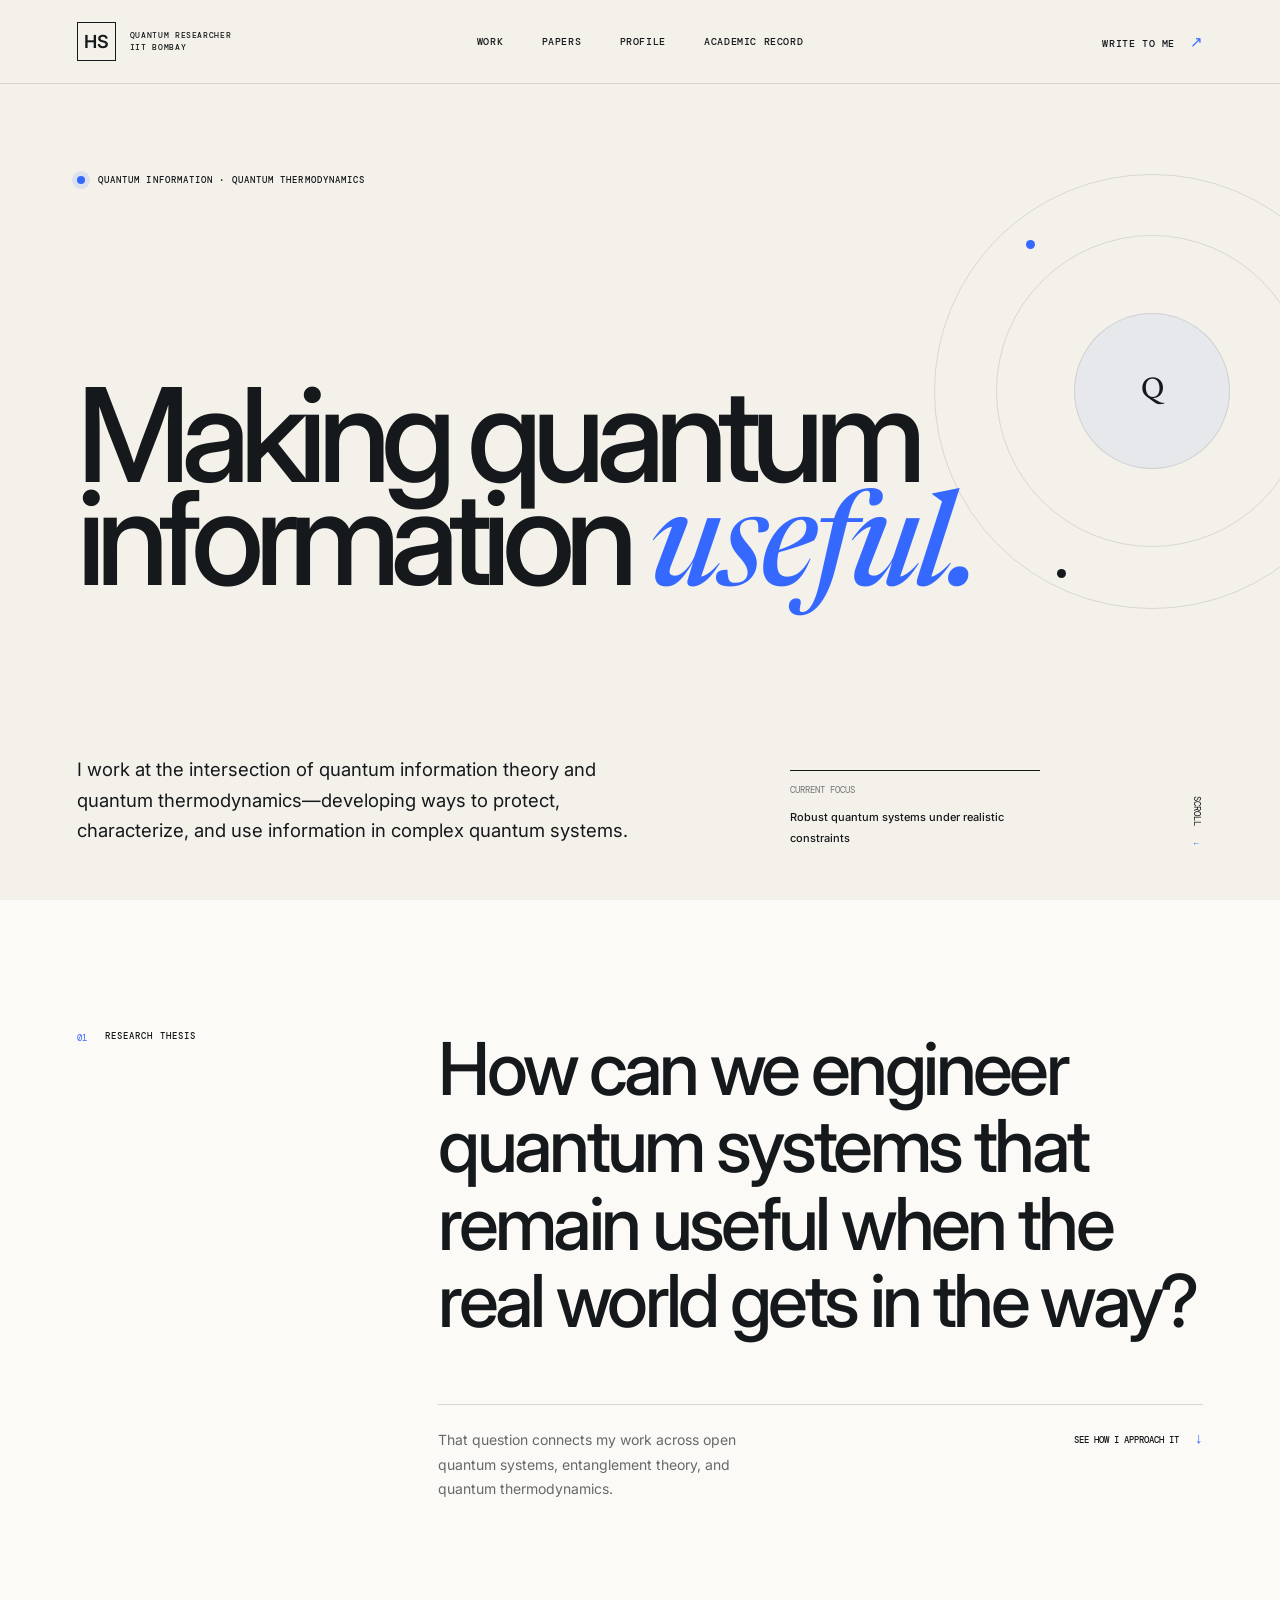
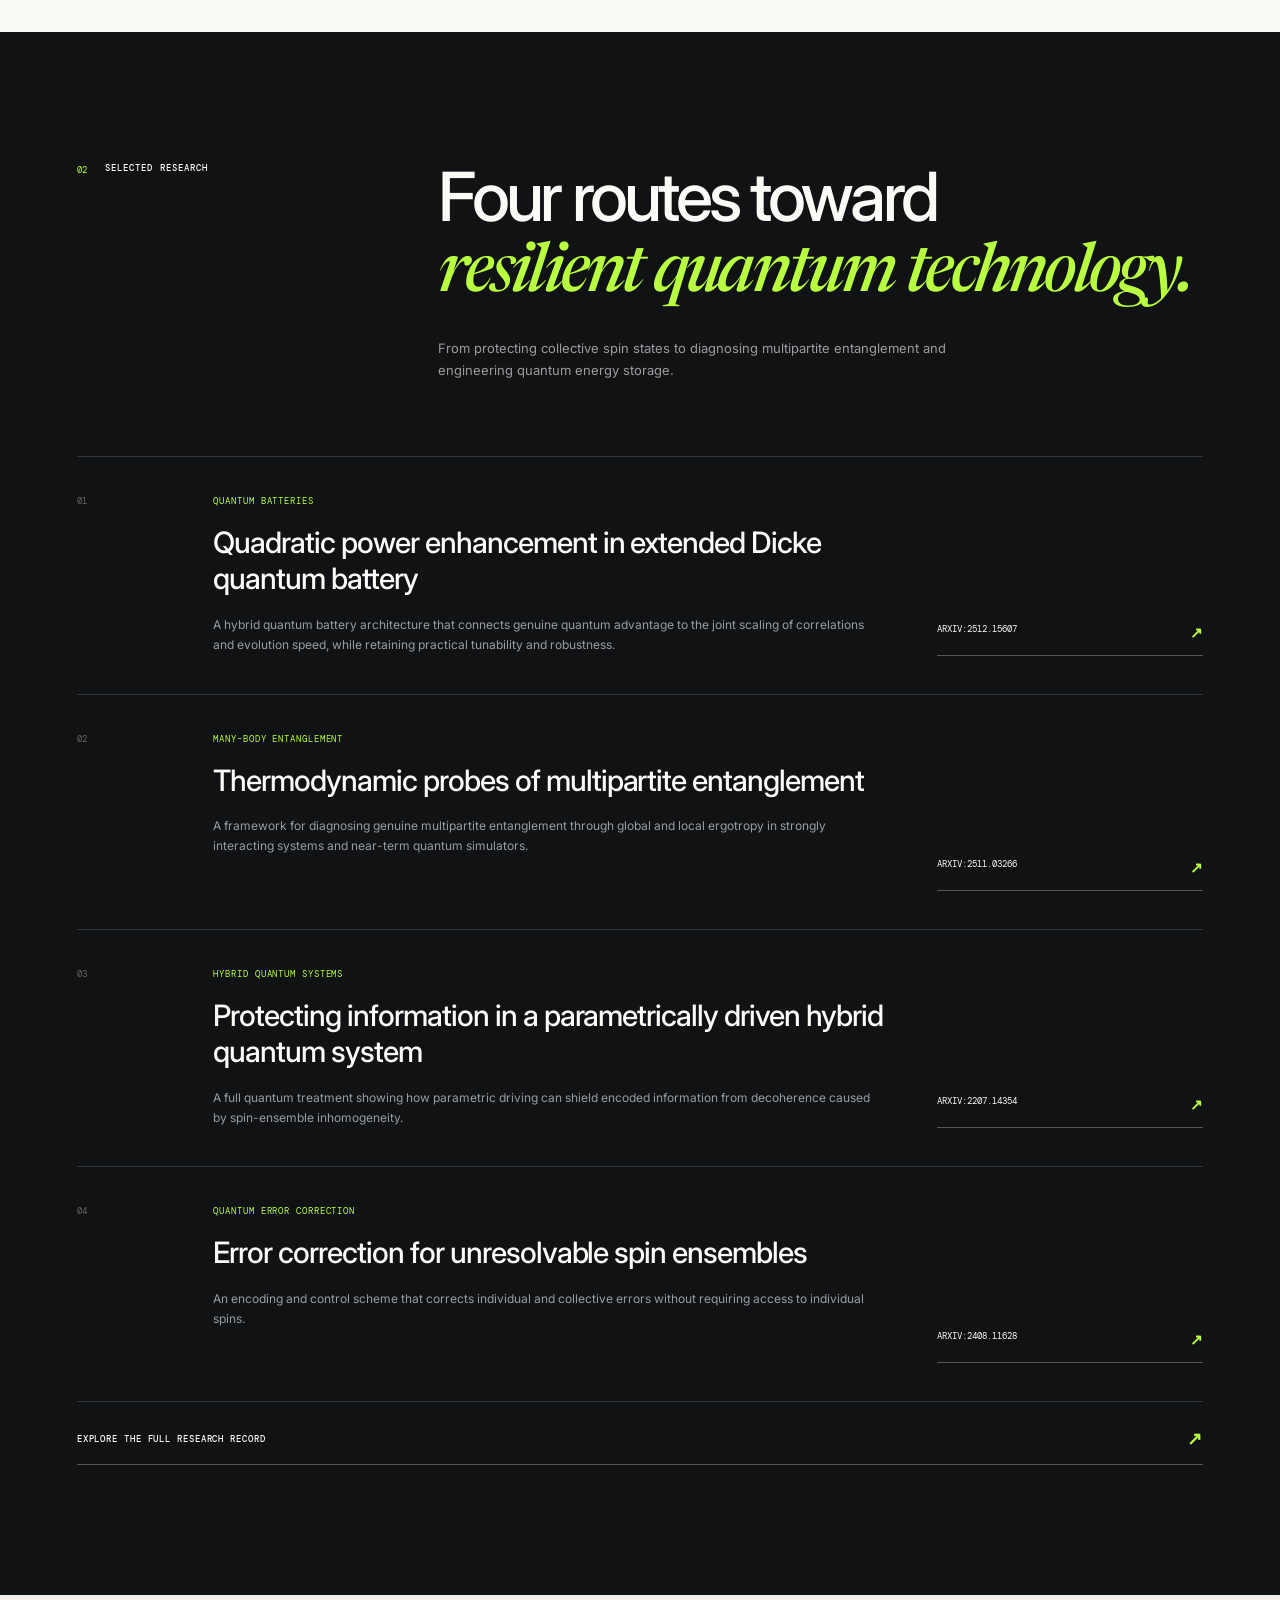
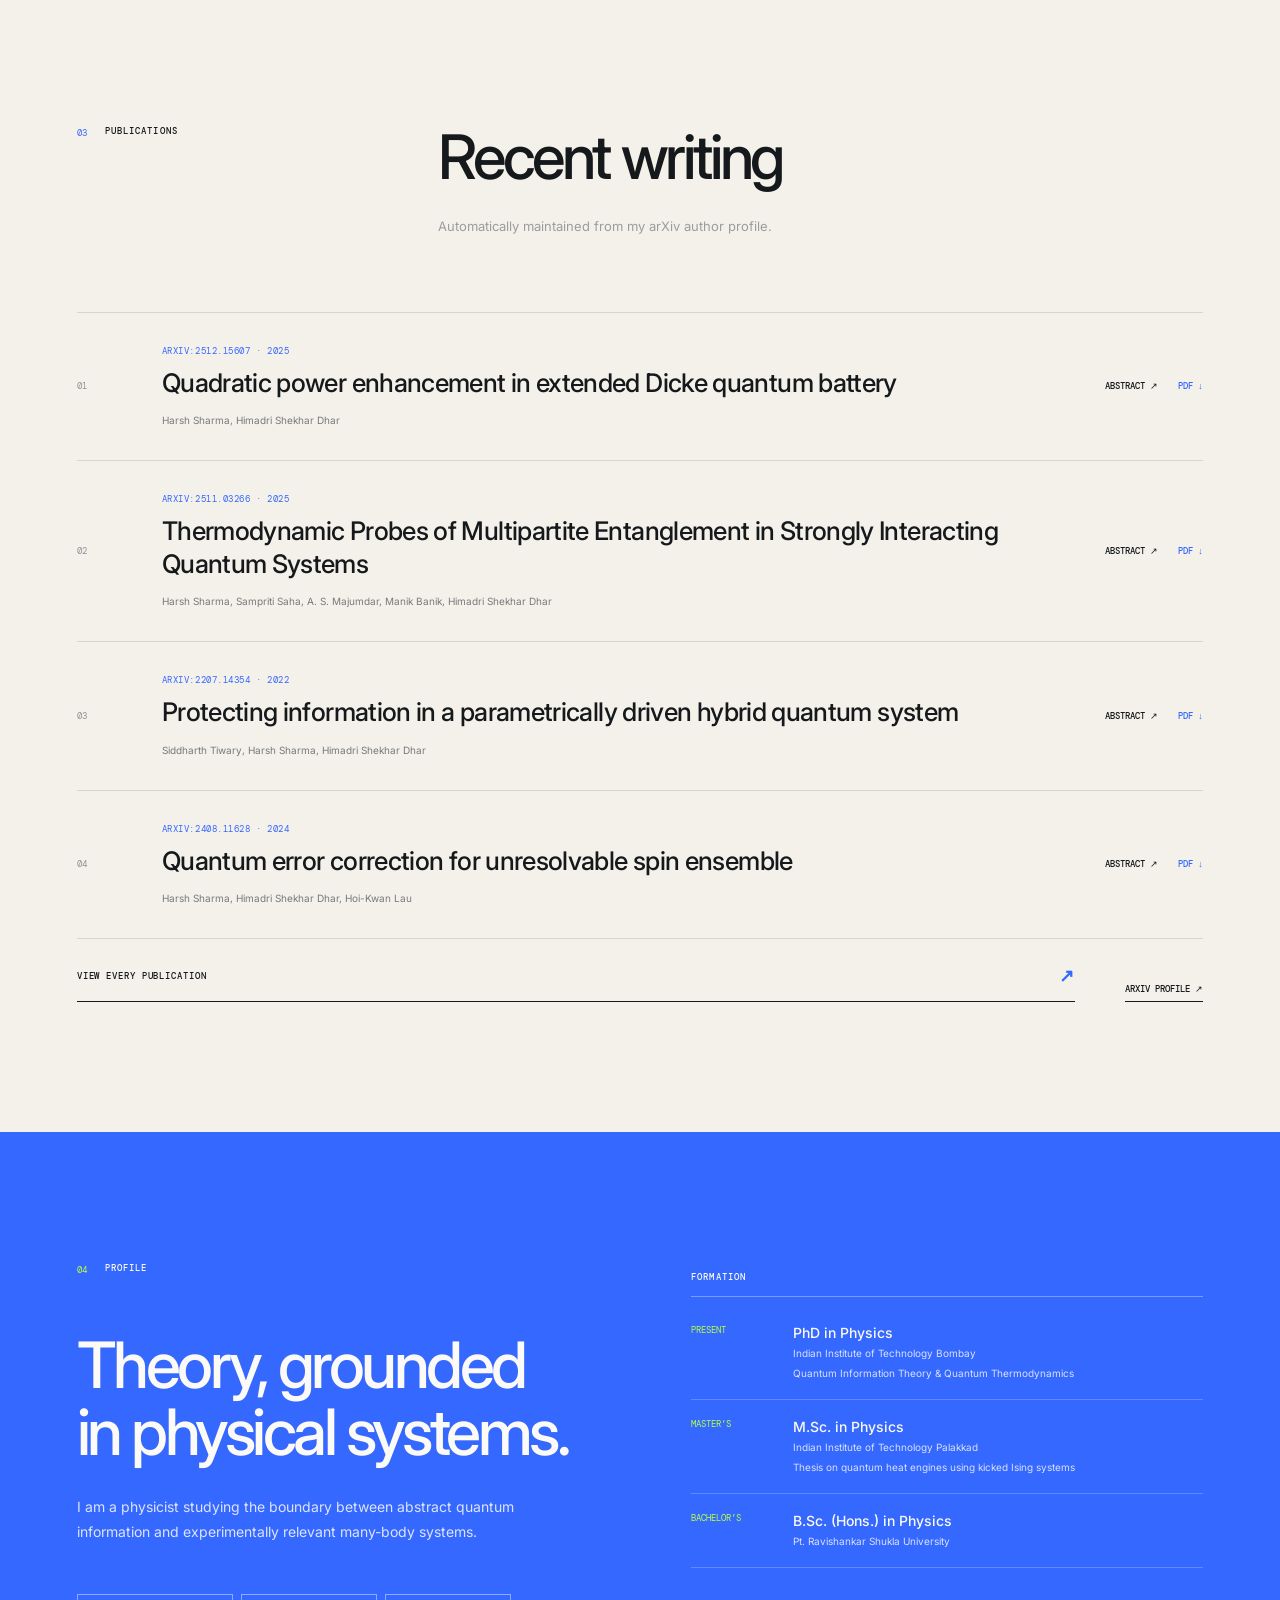
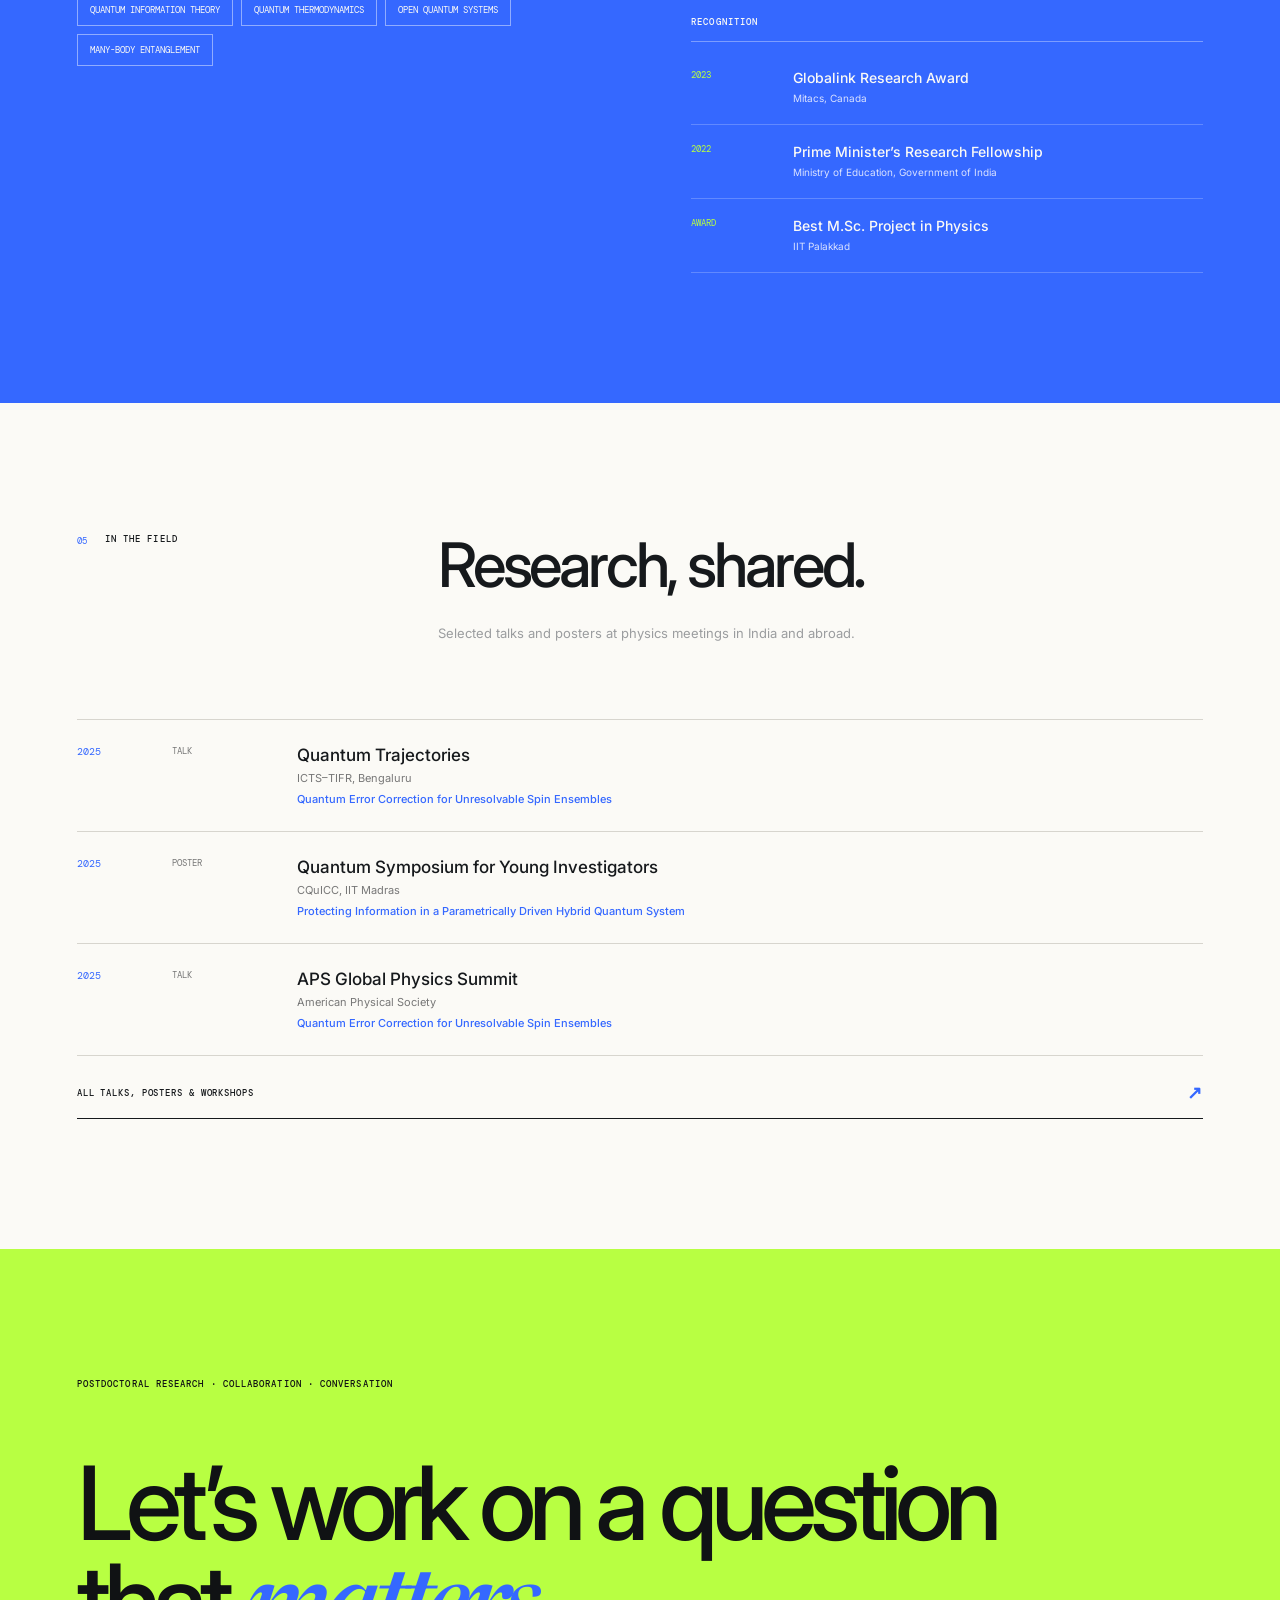
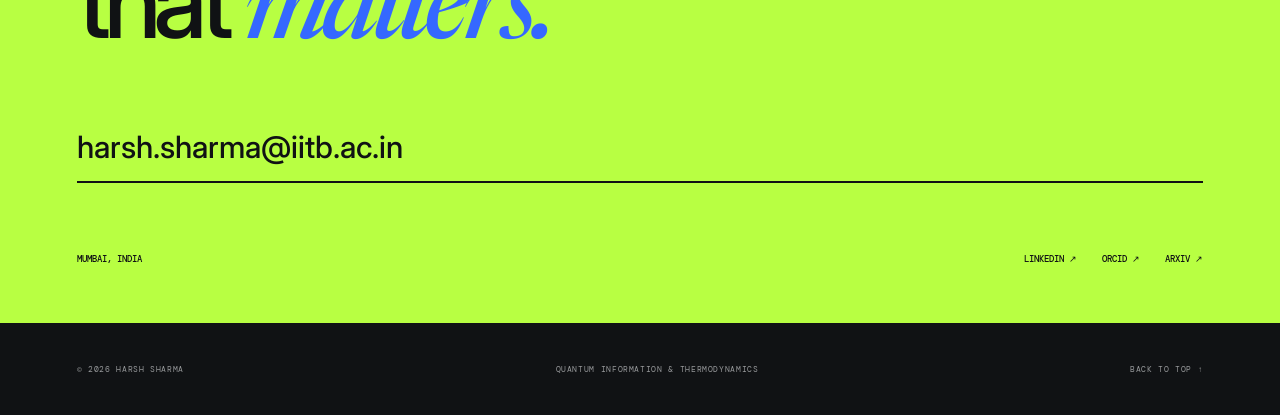
==== commit 45d537e8: "Redesign portfolio as an editorial research dossier" ====
--- a/index.html
+++ b/index.html
@@ -1,23 +1,93 @@
 <!doctype html>
 <html lang="en">
 <head>
-  <meta charset="utf-8"><meta name="viewport" content="width=device-width,initial-scale=1">
-  <meta name="description" content="Harsh Sharma — quantum information and quantum thermodynamics researcher at IIT Bombay">
-  <meta property="og:title" content="Harsh Sharma — Quantum Information & Thermodynamics"><meta property="og:image" content="assets/og.png">
-  <title>Harsh Sharma — Quantum Information & Thermodynamics</title><link rel="stylesheet" href="assets/site.css">
+  <meta charset="utf-8">
+  <meta name="viewport" content="width=device-width,initial-scale=1">
+  <meta name="description" content="Harsh Sharma researches quantum information, thermodynamics, and robust quantum technologies at IIT Bombay.">
+  <meta property="og:title" content="Harsh Sharma — Quantum researcher">
+  <meta property="og:description" content="Researching how quantum information survives, moves, and becomes useful in real physical systems.">
+  <meta property="og:image" content="assets/og.png">
+  <meta name="theme-color" content="#101214">
+  <title>Harsh Sharma — Quantum researcher</title>
+  <link rel="stylesheet" href="assets/site.css">
 </head>
 <body>
-  <header><a class="logo" href="index.html">HS<span>.</span></a><nav><a href="#research">Research</a><a href="#publications">Publications</a><a href="#presentations">Presentations</a><a href="record.html">Full record</a></nav><a class="header-cta" data-email href="mailto:harsh.sharma@iitb.ac.in">Contact ↗</a></header>
-  <main>
-    <section class="hero"><div class="hero-copy"><p class="eyebrow"><i></i><span data-role>PhD Scholar in Physics · Indian Institute of Technology Bombay</span></p><h1>Quantum information<br>for <em>real systems.</em></h1><p class="lede" data-introduction></p><div class="actions"><a class="button" href="#research">Explore selected research <span>↓</span></a><a class="text-link" href="record.html">View full academic record →</a></div></div><aside class="research-index"><p>Research areas</p><div id="interests"></div><small>Quantum Information · Quantum Thermodynamics</small></aside></section>
-    <section class="metrics" aria-label="Academic highlights"><div><strong>04</strong><span>Research projects</span></div><div><strong>PMRF</strong><span>Prime Minister’s Research Fellow</span></div><div><strong>04</strong><span>arXiv publications</span></div><div><strong>IITB</strong><span>Department of Physics</span></div></section>
-    <section class="perspective"><p class="eyebrow">01 / Research perspective</p><blockquote data-perspective></blockquote><p data-perspective-note></p></section>
-    <section class="section" id="research"><div class="title"><div><p class="eyebrow">02 / Selected research</p><h2>Questions with<br><em>practical consequence.</em></h2></div><p>Work spanning the protection, characterization, and controlled use of quantum information.</p></div><div class="cards" id="project-cards"></div><a class="more" href="record.html#research">View the complete research record <span>→</span></a></section>
-    <section class="section paper" id="publications"><div class="title"><div><p class="eyebrow">03 / Publications</p><h2>Recent papers</h2></div><a class="sync" data-arxiv href="https://arxiv.org/a/sharma_h_2.html">● Automatically refreshed from arXiv ↗</a></div><div id="publication-list"></div><a class="more" href="record.html#publications">Browse all publications <span>→</span></a></section>
-    <section class="section background"><div class="title"><div><p class="eyebrow">04 / Background</p><h2>Training & recognition</h2></div></div><div class="columns"><div><h3>Education</h3><div id="education-list"></div></div><div><h3>Awards & fellowships</h3><div id="awards-list"></div></div></div></section>
-    <section class="section presentations" id="presentations"><div class="title"><div><p class="eyebrow">05 / Research communication</p><h2>Selected presentations</h2></div><p>Communicating quantum science across specialist workshops and international meetings.</p></div><div class="events" id="selected-events"></div><a class="more" href="record.html#presentations">View all talks, posters and workshops <span>→</span></a></section>
-    <section class="contact" id="contact"><p class="eyebrow">06 / Contact</p><div><h2>Open to the next<br><em>research question.</em></h2><aside><p data-availability></p><a class="email" data-email href="mailto:harsh.sharma@iitb.ac.in"></a><p class="links"><a data-linkedin target="_blank" rel="noreferrer">LinkedIn ↗</a><a data-orcid target="_blank" rel="noreferrer">ORCID ↗</a><a data-arxiv target="_blank" rel="noreferrer">arXiv ↗</a></p></aside></div></section>
+  <a class="skip-link" href="#main">Skip to content</a>
+  <header class="site-header">
+    <a class="identity" href="index.html" aria-label="Harsh Sharma, home"><span>HS</span><small>Quantum researcher<br>IIT Bombay</small></a>
+    <nav aria-label="Primary navigation"><a href="#work">Work</a><a href="#papers">Papers</a><a href="#profile">Profile</a><a href="record.html">Academic record</a></nav>
+    <a class="contact-link" data-email href="mailto:harsh.sharma@iitb.ac.in">Write to me <span>↗</span></a>
+  </header>
+
+  <main id="main">
+    <section class="hero">
+      <div class="hero-kicker"><span class="signal"></span><span>Quantum information · Quantum thermodynamics</span></div>
+      <h1>Making quantum<br>information <em>useful.</em></h1>
+      <div class="hero-bottom">
+        <p data-introduction></p>
+        <div class="hero-note"><span>Current focus</span><strong>Robust quantum systems under realistic constraints</strong></div>
+      </div>
+      <div class="orbit" aria-hidden="true"><i></i><i></i><i></i><b>Q</b></div>
+      <div class="scroll-mark" aria-hidden="true">Scroll <span>↓</span></div>
+    </section>
+
+    <section class="thesis" aria-labelledby="thesis-title">
+      <div class="section-label"><span>01</span><p>Research thesis</p></div>
+      <div class="thesis-copy">
+        <p class="question" id="thesis-title" data-perspective></p>
+        <div><p data-perspective-note></p><a href="#work">See how I approach it <span>↓</span></a></div>
+      </div>
+    </section>
+
+    <section class="work section-dark" id="work" aria-labelledby="work-title">
+      <div class="section-heading">
+        <div class="section-label inverse"><span>02</span><p>Selected research</p></div>
+        <div><h2 id="work-title">Four routes toward<br><em>resilient quantum technology.</em></h2><p>From protecting collective spin states to diagnosing multipartite entanglement and engineering quantum energy storage.</p></div>
+      </div>
+      <div class="project-list" id="project-cards"></div>
+      <a class="section-link inverse-link" href="record.html#research"><span>Explore the full research record</span><b>↗</b></a>
+    </section>
+
+    <section class="papers" id="papers" aria-labelledby="papers-title">
+      <div class="section-heading compact">
+        <div class="section-label"><span>03</span><p>Publications</p></div>
+        <div><h2 id="papers-title">Recent writing</h2><p>Automatically maintained from my arXiv author profile.</p></div>
+      </div>
+      <div class="paper-list" id="publication-list"></div>
+      <div class="paper-footer"><a class="section-link" href="record.html#publications"><span>View every publication</span><b>↗</b></a><a class="quiet-link" data-arxiv target="_blank" rel="noreferrer">arXiv profile ↗</a></div>
+    </section>
+
+    <section class="profile" id="profile" aria-labelledby="profile-title">
+      <div class="profile-lead">
+        <div class="section-label inverse"><span>04</span><p>Profile</p></div>
+        <h2 id="profile-title">Theory, grounded<br>in physical systems.</h2>
+        <p>I am a physicist studying the boundary between abstract quantum information and experimentally relevant many-body systems.</p>
+        <div class="topic-cloud" id="interests"></div>
+      </div>
+      <div class="profile-details">
+        <div><h3>Formation</h3><div id="education-list"></div></div>
+        <div><h3>Recognition</h3><div id="awards-list"></div></div>
+      </div>
+    </section>
+
+    <section class="field-notes" id="talks" aria-labelledby="talks-title">
+      <div class="section-heading compact">
+        <div class="section-label"><span>05</span><p>In the field</p></div>
+        <div><h2 id="talks-title">Research, shared.</h2><p>Selected talks and posters at physics meetings in India and abroad.</p></div>
+      </div>
+      <div class="event-list" id="selected-events"></div>
+      <a class="section-link" href="record.html#presentations"><span>All talks, posters & workshops</span><b>↗</b></a>
+    </section>
+
+    <section class="closing" id="contact">
+      <p>Postdoctoral research · Collaboration · Conversation</p>
+      <h2>Let’s work on a question<br>that <em>matters.</em></h2>
+      <a class="closing-email" data-email href="mailto:harsh.sharma@iitb.ac.in"></a>
+      <div class="closing-meta"><span data-location>Mumbai, India</span><div><a data-linkedin target="_blank" rel="noreferrer">LinkedIn ↗</a><a data-orcid target="_blank" rel="noreferrer">ORCID ↗</a><a data-arxiv target="_blank" rel="noreferrer">arXiv ↗</a></div></div>
+    </section>
   </main>
-  <footer><a class="logo" href="#">HS<span>.</span></a><p><span data-name>Harsh Sharma</span> · Quantum Information & Thermodynamics</p><p>© 2026 · <span data-location>Mumbai, India</span></p></footer>
+
+  <footer><span>© <span id="current-year"></span> Harsh Sharma</span><span>Quantum information & thermodynamics</span><a href="#main">Back to top ↑</a></footer>
   <script src="assets/content.js"></script><script src="assets/publications.js"></script><script src="assets/site.js"></script>
-</body></html>
+</body>
+</html>
--- a/assets/site.css
+++ b/assets/site.css
@@ -1,15 +1,19 @@
-@import url('https://fonts.googleapis.com/css2?family=DM+Sans:wght@400;500;600&family=Manrope:wght@400;500;600&family=Playfair+Display:ital,wght@1,500&display=swap');
-:root{--ink:#132131;--navy:#0b1928;--cream:#f8f6f0;--paper:#efebe3;--copper:#a85f3e;--muted:#66717a;--line:#d6d1c7;--teal:#236e69;--white:#fff;--pad:clamp(24px,7vw,112px)}
-*{box-sizing:border-box}html{scroll-behavior:smooth}body{margin:0;color:var(--ink);background:var(--cream);font-family:"DM Sans",sans-serif;-webkit-font-smoothing:antialiased}a{color:inherit;text-decoration:none}em{font-family:"Playfair Display",serif;font-weight:500;color:var(--copper)}
-header{height:78px;padding:0 var(--pad);display:flex;align-items:center;justify-content:space-between;border-bottom:1px solid var(--line);position:sticky;top:0;background:rgba(248,246,240,.96);backdrop-filter:blur(12px);z-index:5}.logo{font:600 22px Manrope;letter-spacing:-1px}.logo span{color:var(--copper)}nav{display:flex;gap:32px;font-size:11px;font-weight:500}nav a{position:relative}nav a:after{content:"";position:absolute;left:0;right:100%;bottom:-7px;height:1px;background:var(--copper);transition:.25s}nav a:hover:after{right:0}.header-cta,.text-link{font-size:11px;font-weight:600;border-bottom:1px solid;padding-bottom:4px}.header-cta{text-indent:-9999px}.header-cta:after{content:"Contact ↗";text-indent:0;display:block}
-.eyebrow{font-size:10px;text-transform:uppercase;letter-spacing:2.1px;color:var(--muted);font-weight:600}.eyebrow i{display:inline-block;width:7px;height:7px;border-radius:50%;background:var(--teal);margin-right:9px;box-shadow:0 0 0 4px rgba(35,110,105,.1)}
-.hero{min-height:calc(100vh - 78px);padding:11vh var(--pad) 9vh;display:grid;grid-template-columns:minmax(0,1.25fr) minmax(280px,.55fr);gap:9vw;align-items:center;position:relative}.hero:before{content:"";position:absolute;right:-16vw;top:-10vh;width:65vw;height:90vh;border-radius:50%;background:radial-gradient(circle,#e8e1d5 0,rgba(232,225,213,.35) 42%,transparent 69%);pointer-events:none}.hero-copy{position:relative;z-index:1}.hero h1,.record-hero h1{font:500 clamp(58px,7.1vw,106px)/.96 Manrope;letter-spacing:-5.5px;margin:27px 0 34px}.lede{font-size:17px;line-height:1.72;max-width:720px;color:#4f5d68}.actions{display:flex;align-items:center;gap:28px;margin-top:40px}.button{background:var(--navy);color:#fff;padding:16px 19px;font-size:11px;font-weight:600}.button span{color:#d7946d;margin-left:18px}.research-index{position:relative;z-index:1;border-top:1px solid var(--ink);border-bottom:1px solid var(--line);padding:22px 0 25px}.research-index>p{font:600 9px Manrope;text-transform:uppercase;letter-spacing:1.6px;color:var(--copper);margin:0 0 18px}.research-index #interests{display:flex;flex-direction:column}.research-index span{font:500 clamp(17px,1.6vw,23px) Manrope;padding:10px 0;border-top:1px solid var(--line)}.research-index small{display:block;margin-top:25px;color:var(--muted);font-size:8px;letter-spacing:1.2px;text-transform:uppercase}
-.metrics{display:grid;grid-template-columns:repeat(4,1fr);background:var(--paper);padding:0 var(--pad);border-top:1px solid var(--line);border-bottom:1px solid var(--line)}.metrics div{padding:27px 25px;border-right:1px solid var(--line)}.metrics div:first-child{padding-left:0}.metrics div:last-child{border:0}.metrics strong{display:block;font:500 24px Manrope;color:var(--copper)}.metrics span{font-size:9px;text-transform:uppercase;letter-spacing:1.2px;color:var(--muted)}
-.perspective{background:var(--navy);color:#fff;padding:110px var(--pad);display:grid;grid-template-columns:1.35fr .65fr;gap:8vw}.perspective .eyebrow{grid-column:1/-1;color:#88949e}.perspective blockquote{font:500 clamp(38px,4.4vw,65px)/1.18 Manrope;letter-spacing:-2.7px;margin:0}.perspective>p:last-child{align-self:end;color:#aeb7be;line-height:1.75;font-size:14px;border-top:1px solid #3e4c5a;padding-top:22px}
-.section{padding:110px var(--pad)}.paper{background:var(--paper)}.title{display:flex;justify-content:space-between;align-items:end;margin-bottom:52px}.title h2,.record h2{font:500 clamp(43px,4.8vw,69px)/1.03 Manrope;letter-spacing:-3.4px;margin:13px 0}.title>p{max-width:360px;color:var(--muted);font-size:13px;line-height:1.7}.cards{display:grid;grid-template-columns:1fr 1fr;border-top:1px solid var(--line);border-left:1px solid var(--line)}.card{padding:48px;border-right:1px solid var(--line);border-bottom:1px solid var(--line);transition:.25s;background:rgba(255,255,255,.12)}.card:hover{background:#f0ece4}.card-meta{display:flex;justify-content:space-between;align-items:center}.card-meta span{font:10px Manrope;color:#a09b92}.card-meta small{font-size:9px;text-transform:uppercase;letter-spacing:1.5px;color:var(--copper)}.card h3,.pub h3{font:500 23px/1.35 Manrope;letter-spacing:-.7px;margin:25px 0 17px}.card>p{font-size:13px;line-height:1.7;color:var(--muted);min-height:66px}.card>a{display:inline-block;margin-top:16px;font-size:10px;font-weight:600;text-transform:uppercase;letter-spacing:.7px;border-bottom:1px solid;padding-bottom:4px}.card>a b{color:var(--copper)}.more{display:flex;justify-content:space-between;margin-top:27px;padding:17px 0;border-bottom:1px solid;font-size:9px;text-transform:uppercase;letter-spacing:1.6px;font-weight:600}.more span{color:var(--copper);font-size:18px}.sync{font-size:9px;color:var(--teal);text-transform:uppercase;letter-spacing:1px}.pub{display:grid;grid-template-columns:44px 1fr auto;gap:22px;padding:31px 0;border-top:1px solid var(--line);align-items:center}.pub:last-child{border-bottom:1px solid var(--line)}.pub>small{color:#9e9990;font:10px Manrope}.pub i{font-size:8px;text-transform:uppercase;color:var(--copper);font-style:normal;letter-spacing:1.1px}.pub h3{font-size:20px;margin:9px 0}.pub p{font-size:11px;color:var(--muted);margin:0}.pub-actions{display:flex;gap:17px;font-size:9px;font-weight:600;text-transform:uppercase;letter-spacing:.5px}.pub-actions a:last-child{color:var(--copper)}
-.columns{display:grid;grid-template-columns:1fr 1fr;gap:9vw}.columns h3{font-size:10px;text-transform:uppercase;letter-spacing:1.6px;border-bottom:1px solid;padding-bottom:14px}.columns article{display:grid;grid-template-columns:86px 1fr;padding:23px 0;border-bottom:1px solid var(--line)}.columns small{color:var(--copper);text-transform:uppercase;font-size:9px}.columns b{font:500 17px Manrope}.columns p,.columns i{font-size:11px;color:var(--muted);font-style:normal;margin:6px 0 0;line-height:1.5}.events{border-top:1px solid var(--line)}.events article{display:grid;grid-template-columns:54px 72px 1fr;gap:20px;padding:24px 0;border-bottom:1px solid var(--line)}.events article>b{font:600 10px Manrope;color:var(--copper)}.events article>small{text-transform:uppercase;color:var(--muted);font-size:8px;letter-spacing:1px}.events h3{font:500 18px Manrope;margin:0 0 7px}.events p,.events i{font-size:11px;color:var(--muted);font-style:normal}.events i{color:var(--teal)}
-.contact{background:var(--navy);color:#fff;padding:100px var(--pad)}.contact>div{display:grid;grid-template-columns:1fr .7fr;gap:10vw;align-items:end}.contact h2{font:500 clamp(52px,6vw,86px)/1.02 Manrope;letter-spacing:-4px;margin:22px 0}.contact aside>p{font-size:14px;line-height:1.75;color:#aeb7be}.email{display:block;font:500 clamp(18px,2vw,25px) Manrope;border-bottom:1px solid #53606a;padding-bottom:14px;margin:28px 0}.links{display:flex;gap:20px}.links a{font-size:9px;text-transform:uppercase;letter-spacing:1px;color:#fff}footer{padding:31px var(--pad);background:#07131f;color:#89949d;display:flex;justify-content:space-between;align-items:center;font-size:8px;text-transform:uppercase;letter-spacing:1px}
-.record-hero{background:var(--navy);color:#fff;padding:100px var(--pad) 0}.record-hero h1{font-size:clamp(59px,7vw,100px)}.record-hero>p:not(.eyebrow){max-width:680px;color:#aeb7be;line-height:1.75}.record-nav{display:grid;grid-template-columns:repeat(4,1fr);margin-top:80px;border-top:1px solid #43515e}.record-nav a{padding:24px 18px;border-right:1px solid #43515e;font:500 9px Manrope;text-transform:uppercase;letter-spacing:1.4px}.record-nav a:first-child{padding-left:0}.record{padding:100px var(--pad);display:grid;grid-template-columns:.34fr .66fr;gap:7vw;border-bottom:1px solid var(--line)}.record>div:first-child{align-self:start;position:sticky;top:110px}.record-intro{font-size:12px;line-height:1.7;color:var(--muted);max-width:300px}.single{grid-template-columns:1fr}
-@media(max-width:850px){header{height:70px}nav{display:none}.hero{grid-template-columns:1fr;min-height:auto;padding-top:75px}.hero:before{right:-60vw;width:130vw}.hero h1{font-size:54px;letter-spacing:-3.5px}.research-index{margin-top:50px}.metrics{grid-template-columns:1fr 1fr}.metrics div:nth-child(2){border-right:0}.perspective,.contact>div,.record{grid-template-columns:1fr}.cards,.columns{grid-template-columns:1fr}.title{display:block}.title>p,.sync{display:block;margin-top:20px}.record>div:first-child{position:static}.record-nav{grid-template-columns:1fr 1fr}.contact h2{font-size:52px}.pub{grid-template-columns:30px 1fr}.pub-actions{grid-column:2}.events article{grid-template-columns:46px 60px 1fr}footer{gap:18px;flex-wrap:wrap}}
-@media(max-width:540px){.hero h1{font-size:45px}.lede{font-size:15px}.actions{align-items:flex-start;flex-direction:column}.metrics{grid-template-columns:1fr}.metrics div{border-right:0;border-bottom:1px solid var(--line);padding-left:0}.perspective blockquote{font-size:34px}.section{padding-top:80px;padding-bottom:80px}.card{padding:32px 25px}.pub h3{font-size:17px}.events article{grid-template-columns:42px 1fr}.events article>small,.events article>div{grid-column:2}.record-nav{grid-template-columns:1fr}.contact h2{font-size:44px}.email{font-size:17px}footer p:nth-child(2){order:3;width:100%}}
-@media(prefers-reduced-motion:reduce){html{scroll-behavior:auto}*{transition:none!important}}
+@import url('https://fonts.googleapis.com/css2?family=DM+Mono:wght@400;500&family=Inter:wght@400;500;600&family=Newsreader:ital,opsz,wght@1,6..72,500&display=swap');
+:root{--black:#101214;--ink:#16191c;--paper:#f3f1ea;--white:#fbfaf6;--acid:#b8ff42;--blue:#3568ff;--grey:#9b9d9f;--line:#d7d5ce;--dark-line:#33373a;--pad:clamp(24px,6vw,96px);--sans:"Inter",sans-serif;--mono:"DM Mono",monospace;--serif:"Newsreader",serif}
+*{box-sizing:border-box}html{scroll-behavior:smooth}body{margin:0;background:var(--paper);color:var(--ink);font-family:var(--sans);-webkit-font-smoothing:antialiased}a{color:inherit;text-decoration:none}button,a{touch-action:manipulation}em{font-family:var(--serif);font-weight:500}.skip-link{position:fixed;z-index:100;top:8px;left:8px;background:var(--acid);color:var(--black);padding:10px 14px;transform:translateY(-150%)}.skip-link:focus{transform:none}
+.site-header{height:84px;padding:0 var(--pad);display:grid;grid-template-columns:1fr auto 1fr;align-items:center;border-bottom:1px solid var(--line);background:rgba(243,241,234,.94);backdrop-filter:blur(14px);position:sticky;top:0;z-index:20}.identity{display:flex;align-items:center;gap:14px;width:max-content}.identity>span{font:600 18px var(--sans);border:1px solid currentColor;width:39px;height:39px;display:grid;place-items:center}.identity small{font:500 8px/1.45 var(--mono);text-transform:uppercase;letter-spacing:.08em}.site-header nav{display:flex;gap:clamp(20px,3vw,46px)}.site-header nav a,.contact-link{font:500 10px var(--mono);text-transform:uppercase;letter-spacing:.06em}.site-header nav a{padding:9px 0;border-bottom:1px solid transparent}.site-header nav a:hover{border-color:currentColor}.contact-link{justify-self:end}.contact-link span{color:var(--blue);font-size:15px;margin-left:8px}
+.hero{min-height:calc(100svh - 84px);padding:clamp(70px,10vh,125px) var(--pad) 54px;position:relative;overflow:hidden;display:flex;flex-direction:column;justify-content:space-between}.hero-kicker{display:flex;gap:13px;align-items:center;font:500 9px var(--mono);text-transform:uppercase;letter-spacing:.12em}.signal{width:8px;height:8px;background:var(--blue);border-radius:50%;box-shadow:0 0 0 5px rgba(53,104,255,.12)}.hero h1{font:500 clamp(65px,10.2vw,164px)/.79 var(--sans);letter-spacing:-.075em;margin:clamp(70px,11vh,140px) 0 50px;max-width:1200px;position:relative;z-index:2}.hero h1 em{color:var(--blue);letter-spacing:-.035em}.hero-bottom{display:grid;grid-template-columns:minmax(280px,560px) 250px;gap:12vw;align-items:end}.hero-bottom>p{font-size:clamp(15px,1.45vw,20px);line-height:1.65;margin:0}.hero-note{border-top:1px solid var(--ink);padding-top:13px}.hero-note span{display:block;font:9px var(--mono);text-transform:uppercase;color:#727578;margin-bottom:9px}.hero-note strong{font-size:11px;line-height:1.5;font-weight:500}.orbit{position:absolute;width:clamp(270px,34vw,540px);aspect-ratio:1;right:-7%;top:11%;border:1px solid rgba(22,25,28,.12);border-radius:50%}.orbit:before,.orbit:after{content:"";position:absolute;inset:14%;border:1px solid rgba(22,25,28,.12);border-radius:50%}.orbit:after{inset:32%;background:rgba(53,104,255,.06)}.orbit i{position:absolute;width:9px;height:9px;border-radius:50%;background:var(--blue)}.orbit i:nth-child(1){top:15%;left:21%}.orbit i:nth-child(2){right:1%;top:48%;background:var(--acid);box-shadow:0 0 0 1px #9acb49}.orbit i:nth-child(3){bottom:7%;left:28%;background:var(--ink)}.orbit b{position:absolute;inset:0;display:grid;place-items:center;font:500 30px var(--serif);z-index:2}.scroll-mark{position:absolute;right:var(--pad);bottom:54px;font:9px var(--mono);text-transform:uppercase;writing-mode:vertical-rl}.scroll-mark span{margin-top:10px;color:var(--blue)}
+.section-label{display:flex;align-items:flex-start;gap:18px}.section-label span{font:9px var(--mono);color:var(--blue);padding-top:2px}.section-label p{font:500 9px var(--mono);text-transform:uppercase;letter-spacing:.12em;margin:0}.inverse{color:var(--white)}.inverse span{color:var(--acid)}
+.thesis{padding:130px var(--pad);background:var(--white);display:grid;grid-template-columns:.28fr .72fr;gap:5vw}.thesis-copy .question{font:500 clamp(42px,5.7vw,86px)/1.06 var(--sans);letter-spacing:-.05em;margin:0}.thesis-copy>div{display:grid;grid-template-columns:1fr 1fr;gap:7vw;margin-top:65px;padding-top:23px;border-top:1px solid var(--line)}.thesis-copy>div p{max-width:500px;font-size:14px;line-height:1.75;color:#66696b;margin:0}.thesis-copy a{justify-self:end;font:500 9px var(--mono);text-transform:uppercase}.thesis-copy a span{color:var(--blue);font-size:15px;margin-left:10px}
+.section-dark{background:var(--black);color:var(--white)}.work,.papers,.field-notes{padding:130px var(--pad)}.section-heading{display:grid;grid-template-columns:.28fr .72fr;gap:5vw;margin-bottom:75px}.section-heading h2{font:500 clamp(44px,5.3vw,78px)/1.03 var(--sans);letter-spacing:-.055em;margin:0}.section-heading h2 em{color:var(--acid)}.section-heading>div:last-child>p{font-size:13px;line-height:1.7;color:var(--grey);max-width:520px;margin:26px 0 0}.section-heading.compact h2{font-size:clamp(45px,4.8vw,68px)}
+.project-list{border-top:1px solid var(--dark-line)}.project-card{min-height:235px;display:grid;grid-template-columns:.1fr .65fr .25fr;gap:30px;align-items:start;padding:38px 0;border-bottom:1px solid var(--dark-line);transition:background .25s,padding .25s}.project-card:hover{background:#15181a;padding-left:18px;padding-right:18px}.project-number{font:9px var(--mono);color:#666}.project-tag{font:9px var(--mono);text-transform:uppercase;color:var(--acid);letter-spacing:.1em;margin:0 0 17px}.project-body h3{font:500 clamp(22px,2.3vw,34px)/1.24 var(--sans);letter-spacing:-.035em;margin:0;max-width:720px}.project-body>p:last-child{color:#999da0;line-height:1.7;font-size:12px;max-width:670px;margin:18px 0 0}.project-card>a{align-self:end;display:flex;justify-content:space-between;border-bottom:1px solid #555;padding:12px 0;font:9px var(--mono);text-transform:uppercase}.project-card>a b{color:var(--acid);font-size:15px}.section-link{display:flex;justify-content:space-between;align-items:center;border-bottom:1px solid;padding:25px 0 13px;font:500 9px var(--mono);text-transform:uppercase;letter-spacing:.1em}.section-link b{font-size:18px;color:var(--blue)}.inverse-link{border-color:#555}.inverse-link b{color:var(--acid)}
+.papers{background:var(--paper)}.paper-list{border-top:1px solid var(--line)}.paper-row{display:grid;grid-template-columns:55px 1fr auto;gap:30px;align-items:center;padding:32px 0;border-bottom:1px solid var(--line)}.paper-number{font:9px var(--mono);color:#909295}.paper-body>p{font:9px var(--mono);text-transform:uppercase;color:var(--blue);letter-spacing:.06em;margin:0}.paper-body h3{font:500 clamp(18px,2vw,27px)/1.3 var(--sans);letter-spacing:-.025em;margin:9px 0}.paper-body small{font-size:10px;color:#777a7c}.paper-actions{display:flex;gap:20px;font:500 9px var(--mono);text-transform:uppercase}.paper-actions a:last-child{color:var(--blue)}.paper-footer{display:grid;grid-template-columns:1fr auto;gap:50px;align-items:end}.quiet-link{font:500 9px var(--mono);text-transform:uppercase;border-bottom:1px solid;padding-bottom:6px}
+.profile{background:var(--blue);color:var(--white);display:grid;grid-template-columns:1fr 1fr;gap:8vw;padding:130px var(--pad)}.profile-lead h2{font:500 clamp(45px,5vw,72px)/1.05 var(--sans);letter-spacing:-.055em;margin:55px 0 30px}.profile-lead>p{font-size:14px;line-height:1.75;max-width:570px;color:#dce4ff}.topic-cloud{display:flex;flex-wrap:wrap;gap:8px;margin-top:50px}.topic-cloud span{font:9px var(--mono);text-transform:uppercase;border:1px solid rgba(255,255,255,.45);padding:9px 12px}.profile-details{align-self:end}.profile-details>div+div{margin-top:48px}.profile-details h3{font:500 9px var(--mono);text-transform:uppercase;letter-spacing:.12em;padding-bottom:13px;border-bottom:1px solid rgba(255,255,255,.35)}.detail-item{display:grid;grid-template-columns:82px 1fr;gap:20px;padding:18px 0;border-bottom:1px solid rgba(255,255,255,.22)}.detail-item>span{font:9px var(--mono);text-transform:uppercase;color:var(--acid)}.detail-item h4{font-size:14px;font-weight:500;margin:0}.detail-item p,.detail-item small{font-size:10px;line-height:1.5;color:#d9e1ff;margin:5px 0 0;display:block}
+.field-notes{background:var(--white)}.event-list{border-top:1px solid var(--line)}.event-row{display:grid;grid-template-columns:70px 100px 1fr;gap:25px;padding:25px 0;border-bottom:1px solid var(--line)}.event-row>span{font:10px var(--mono);color:var(--blue)}.event-row>small{font:9px var(--mono);text-transform:uppercase;color:#777}.event-row h3{font-size:17px;font-weight:500;margin:0 0 6px}.event-row p,.event-row em{font-size:11px;color:#777;margin:0;font-style:normal;font-family:var(--sans)}.event-row em{display:block;color:var(--blue);margin-top:7px}
+.closing{padding:120px var(--pad) 58px;background:var(--acid);color:var(--black)}.closing>p{font:500 9px var(--mono);text-transform:uppercase;letter-spacing:.12em}.closing h2{font:500 clamp(54px,8vw,120px)/.95 var(--sans);letter-spacing:-.07em;margin:65px 0}.closing h2 em{color:var(--blue)}.closing-email{display:block;font:500 clamp(18px,2.4vw,34px) var(--sans);border-bottom:2px solid;padding-bottom:16px}.closing-meta{display:flex;justify-content:space-between;margin-top:70px;font:500 9px var(--mono);text-transform:uppercase}.closing-meta div{display:flex;gap:25px}footer{height:92px;padding:0 var(--pad);background:var(--black);color:#97999b;display:flex;align-items:center;justify-content:space-between;font:8px var(--mono);text-transform:uppercase;letter-spacing:.08em}
+.reveal{opacity:0;transform:translateY(14px);transition:opacity .55s ease,transform .55s ease}.revealed{opacity:1;transform:none}
+/* Academic record */
+.record-page{background:var(--black);color:var(--white)}.dark-header{background:rgba(16,18,20,.94);border-color:var(--dark-line)}.record-hero{padding:110px var(--pad) 0;min-height:650px}.overline{font:9px var(--mono);text-transform:uppercase;color:var(--acid);letter-spacing:.12em}.record-hero h1{font:500 clamp(70px,10vw,145px)/.82 var(--sans);letter-spacing:-.075em;margin:85px 0 45px}.record-hero h1 em{color:var(--acid)}.record-hero>p:not(.overline){max-width:620px;color:#a0a3a5;font-size:14px;line-height:1.7}.record-index{display:grid;grid-template-columns:repeat(4,1fr);margin-top:90px;border-top:1px solid var(--dark-line)}.record-index a{padding:22px 0;border-right:1px solid var(--dark-line);font:9px var(--mono);text-transform:uppercase}.record-index a span{color:var(--acid);margin-right:15px}.record-index a:not(:first-child){padding-left:20px}.record-section{padding:110px var(--pad);display:grid;grid-template-columns:.3fr .7fr;gap:6vw;border-top:1px solid var(--dark-line)}.record-section>aside{position:sticky;top:120px;align-self:start}.record-section>aside>span{font:9px var(--mono);color:var(--acid)}.record-section>aside h2{font:500 clamp(38px,4vw,58px) var(--sans);letter-spacing:-.05em;margin:18px 0}.record-section>aside p{color:#8f9294;font-size:11px;line-height:1.7;max-width:280px}.record-projects{border-top:1px solid var(--dark-line)}.record-projects .project-card{grid-template-columns:45px 1fr}.record-projects .project-card>a{grid-column:2}.light-section{background:var(--paper);color:var(--ink);border-color:var(--line)}.light-section aside>span{color:var(--blue)}.light-details{color:var(--ink)}.light-details h3,.light-details .detail-item{border-color:var(--line)}.light-details .detail-item>span{color:var(--blue)}.light-details .detail-item p,.light-details .detail-item small{color:#6e7173}.record-events{border-color:var(--dark-line)}.record-events .event-row{border-color:var(--dark-line)}.record-events .event-row>span,.record-events .event-row em{color:var(--acid)}.record-contact{padding:100px var(--pad);background:var(--acid);color:var(--black)}.record-contact p{font:9px var(--mono);text-transform:uppercase}.record-contact a{font:500 clamp(25px,4vw,56px) var(--sans);letter-spacing:-.04em}.dark-footer{border-top:1px solid var(--dark-line)}
+@media(max-width:900px){.site-header{grid-template-columns:1fr auto}.site-header nav{display:none}.hero h1{font-size:clamp(62px,13vw,110px)}.orbit{right:-20%;top:15%;opacity:.7}.thesis,.section-heading,.record-section{grid-template-columns:1fr}.thesis-copy,.section-heading>div:last-child{margin-top:45px}.project-card{grid-template-columns:42px 1fr}.project-card>a{grid-column:2}.profile{grid-template-columns:1fr}.profile-details{margin-top:50px}.record-section>aside{position:static}.record-section>aside p{max-width:500px}}
+@media(max-width:620px){.site-header{height:70px}.identity small{display:none}.contact-link{font-size:0}.contact-link span{font-size:18px}.hero{min-height:760px;padding-top:65px}.hero h1{font-size:clamp(55px,17vw,84px);line-height:.87;margin-top:110px}.hero-bottom{grid-template-columns:1fr}.hero-note{display:none}.orbit{width:310px;right:-42%;top:12%}.scroll-mark{display:none}.thesis,.work,.papers,.field-notes,.profile{padding-top:85px;padding-bottom:85px}.thesis-copy .question{font-size:37px}.thesis-copy>div{grid-template-columns:1fr}.thesis-copy a{justify-self:start}.section-heading{margin-bottom:45px}.section-heading h2{font-size:42px}.project-card{padding:30px 0;grid-template-columns:30px 1fr}.project-card:hover{padding-left:0;padding-right:0;background:transparent}.project-body h3{font-size:22px}.paper-row{grid-template-columns:28px 1fr;gap:14px}.paper-actions{grid-column:2}.paper-footer{grid-template-columns:1fr}.profile-lead h2{font-size:43px}.event-row{grid-template-columns:48px 1fr;gap:15px}.event-row>small,.event-row>div{grid-column:2}.closing{padding-top:85px}.closing h2{font-size:52px;margin:50px 0}.closing-meta{gap:35px;align-items:flex-start}.closing-meta div{flex-direction:column;gap:10px}footer{height:auto;min-height:100px;gap:18px;flex-wrap:wrap}.record-hero{padding-top:70px}.record-hero h1{font-size:65px;margin-top:65px}.record-index{grid-template-columns:1fr 1fr}.record-index a{border-bottom:1px solid var(--dark-line)}.record-section{padding-top:80px;padding-bottom:80px}.record-projects .project-card{grid-template-columns:28px 1fr}.detail-item{grid-template-columns:70px 1fr}}
+@media(prefers-reduced-motion:reduce){html{scroll-behavior:auto}*,*:before,*:after{transition:none!important;animation:none!important}}
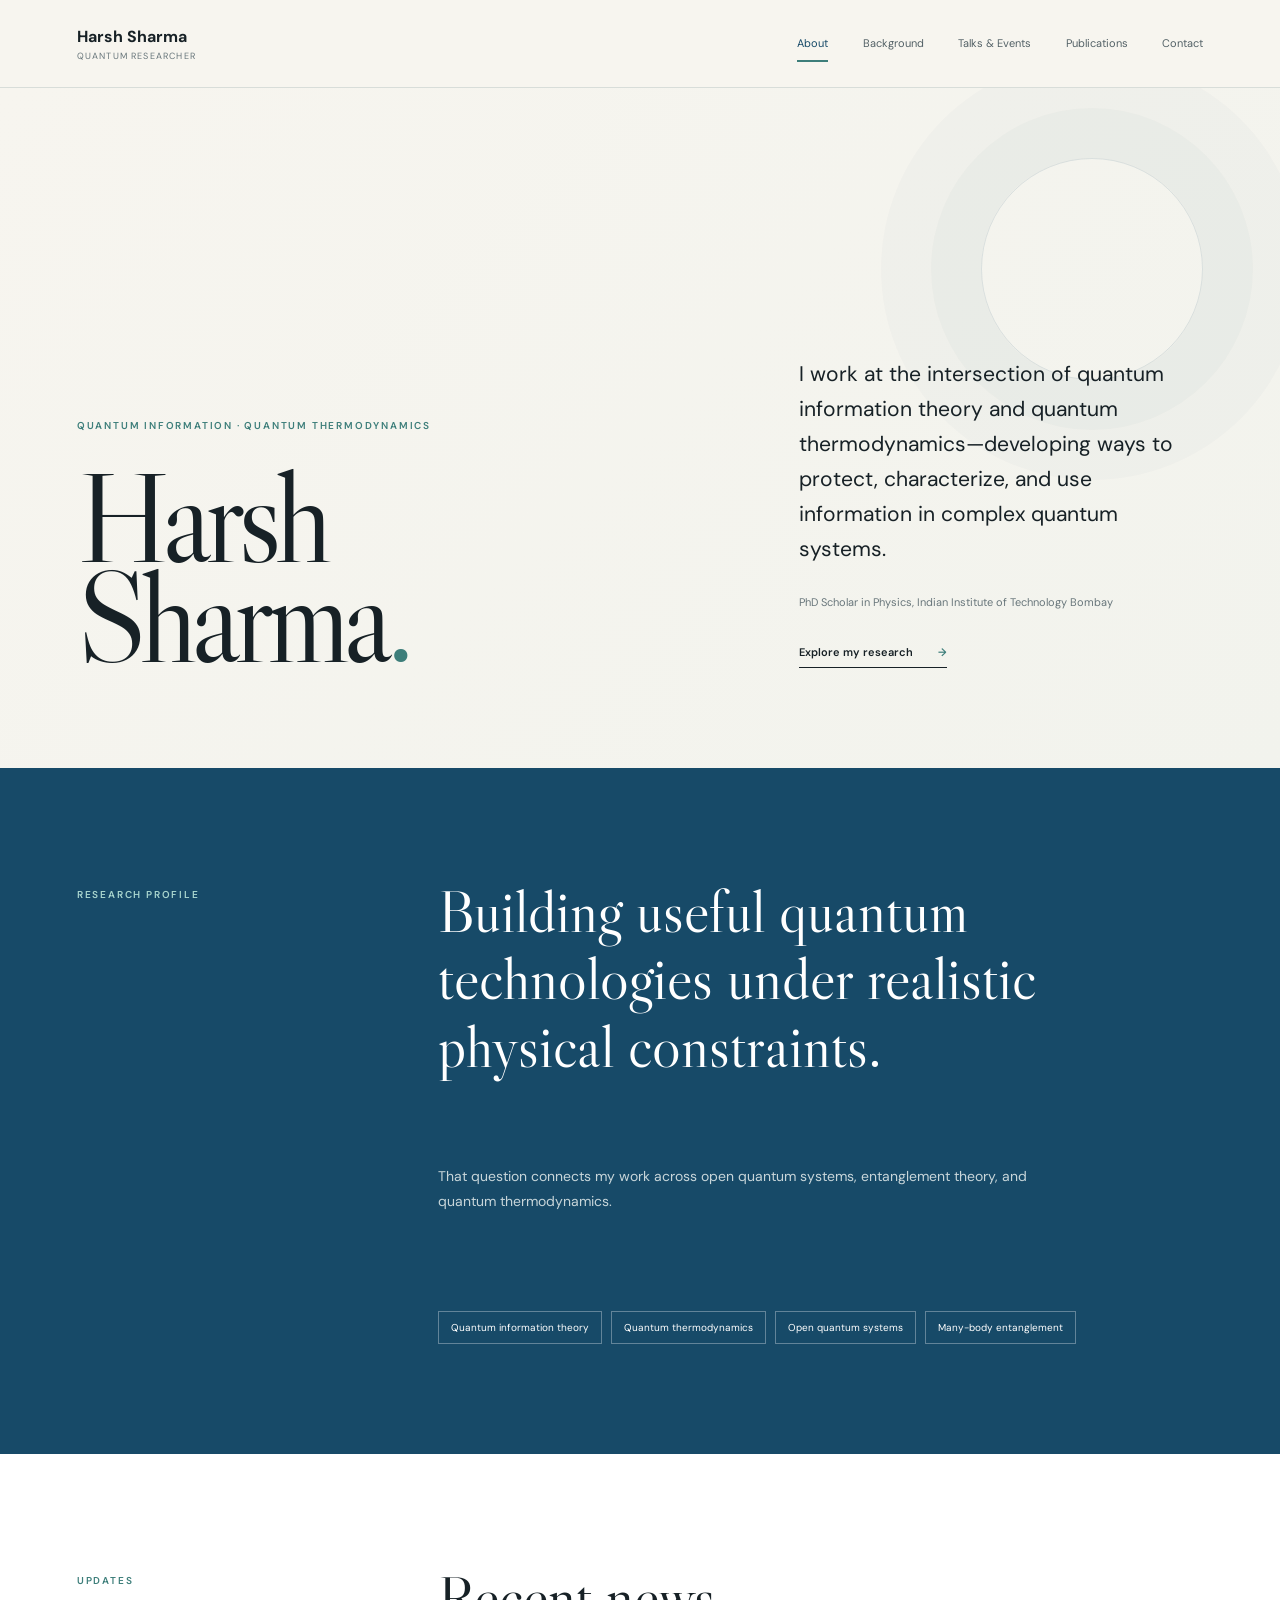
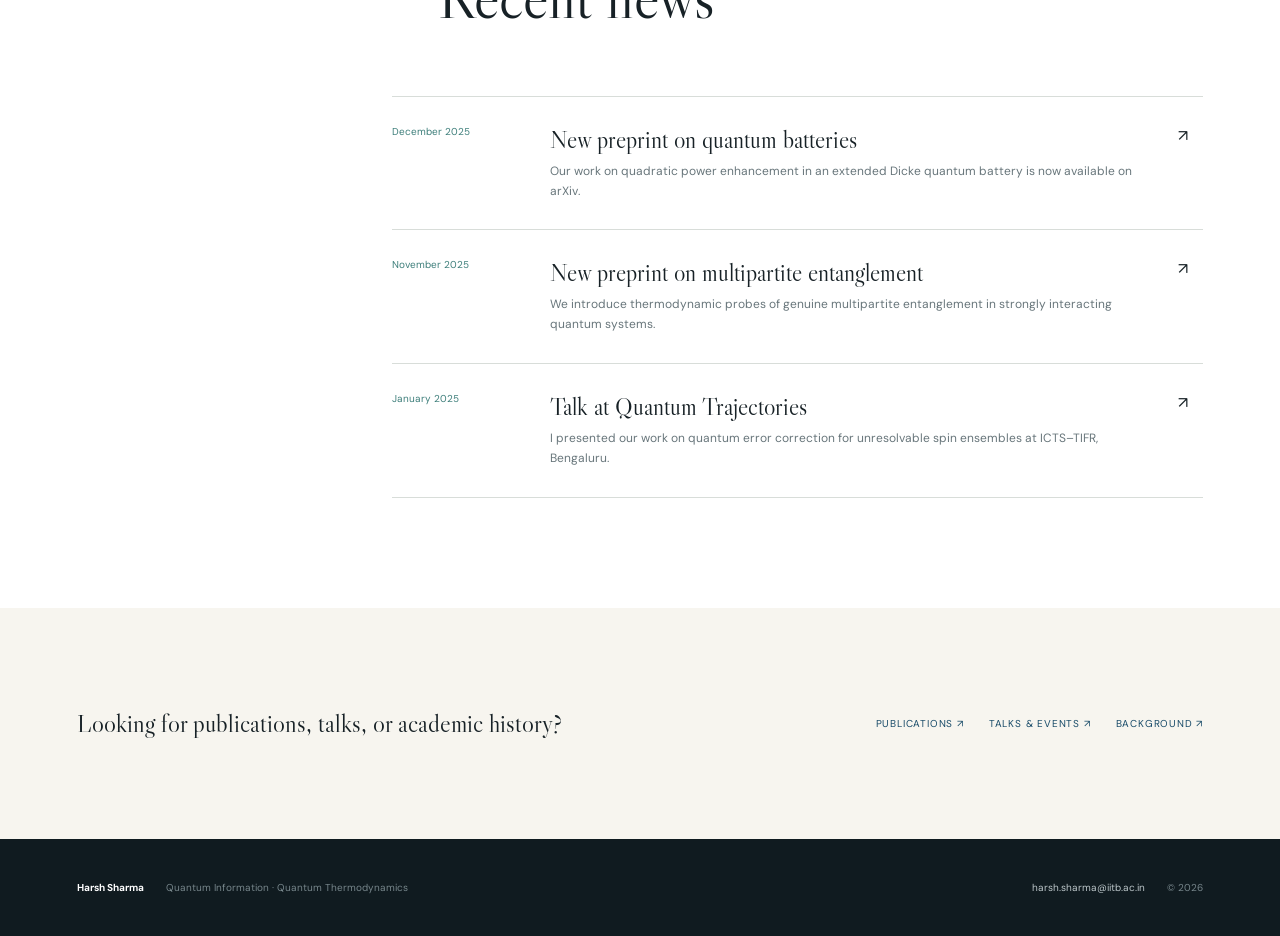
==== commit e8d70a5d: "Rebuild portfolio as a multi-page academic website" ====
--- a/index.html
+++ b/index.html
@@ -1,93 +1,7 @@
-<!doctype html>
-<html lang="en">
-<head>
-  <meta charset="utf-8">
-  <meta name="viewport" content="width=device-width,initial-scale=1">
-  <meta name="description" content="Harsh Sharma researches quantum information, thermodynamics, and robust quantum technologies at IIT Bombay.">
-  <meta property="og:title" content="Harsh Sharma — Quantum researcher">
-  <meta property="og:description" content="Researching how quantum information survives, moves, and becomes useful in real physical systems.">
-  <meta property="og:image" content="assets/og.png">
-  <meta name="theme-color" content="#101214">
-  <title>Harsh Sharma — Quantum researcher</title>
-  <link rel="stylesheet" href="assets/site.css">
-</head>
-<body>
-  <a class="skip-link" href="#main">Skip to content</a>
-  <header class="site-header">
-    <a class="identity" href="index.html" aria-label="Harsh Sharma, home"><span>HS</span><small>Quantum researcher<br>IIT Bombay</small></a>
-    <nav aria-label="Primary navigation"><a href="#work">Work</a><a href="#papers">Papers</a><a href="#profile">Profile</a><a href="record.html">Academic record</a></nav>
-    <a class="contact-link" data-email href="mailto:harsh.sharma@iitb.ac.in">Write to me <span>↗</span></a>
-  </header>
-
-  <main id="main">
-    <section class="hero">
-      <div class="hero-kicker"><span class="signal"></span><span>Quantum information · Quantum thermodynamics</span></div>
-      <h1>Making quantum<br>information <em>useful.</em></h1>
-      <div class="hero-bottom">
-        <p data-introduction></p>
-        <div class="hero-note"><span>Current focus</span><strong>Robust quantum systems under realistic constraints</strong></div>
-      </div>
-      <div class="orbit" aria-hidden="true"><i></i><i></i><i></i><b>Q</b></div>
-      <div class="scroll-mark" aria-hidden="true">Scroll <span>↓</span></div>
-    </section>
-
-    <section class="thesis" aria-labelledby="thesis-title">
-      <div class="section-label"><span>01</span><p>Research thesis</p></div>
-      <div class="thesis-copy">
-        <p class="question" id="thesis-title" data-perspective></p>
-        <div><p data-perspective-note></p><a href="#work">See how I approach it <span>↓</span></a></div>
-      </div>
-    </section>
-
-    <section class="work section-dark" id="work" aria-labelledby="work-title">
-      <div class="section-heading">
-        <div class="section-label inverse"><span>02</span><p>Selected research</p></div>
-        <div><h2 id="work-title">Four routes toward<br><em>resilient quantum technology.</em></h2><p>From protecting collective spin states to diagnosing multipartite entanglement and engineering quantum energy storage.</p></div>
-      </div>
-      <div class="project-list" id="project-cards"></div>
-      <a class="section-link inverse-link" href="record.html#research"><span>Explore the full research record</span><b>↗</b></a>
-    </section>
-
-    <section class="papers" id="papers" aria-labelledby="papers-title">
-      <div class="section-heading compact">
-        <div class="section-label"><span>03</span><p>Publications</p></div>
-        <div><h2 id="papers-title">Recent writing</h2><p>Automatically maintained from my arXiv author profile.</p></div>
-      </div>
-      <div class="paper-list" id="publication-list"></div>
-      <div class="paper-footer"><a class="section-link" href="record.html#publications"><span>View every publication</span><b>↗</b></a><a class="quiet-link" data-arxiv target="_blank" rel="noreferrer">arXiv profile ↗</a></div>
-    </section>
-
-    <section class="profile" id="profile" aria-labelledby="profile-title">
-      <div class="profile-lead">
-        <div class="section-label inverse"><span>04</span><p>Profile</p></div>
-        <h2 id="profile-title">Theory, grounded<br>in physical systems.</h2>
-        <p>I am a physicist studying the boundary between abstract quantum information and experimentally relevant many-body systems.</p>
-        <div class="topic-cloud" id="interests"></div>
-      </div>
-      <div class="profile-details">
-        <div><h3>Formation</h3><div id="education-list"></div></div>
-        <div><h3>Recognition</h3><div id="awards-list"></div></div>
-      </div>
-    </section>
-
-    <section class="field-notes" id="talks" aria-labelledby="talks-title">
-      <div class="section-heading compact">
-        <div class="section-label"><span>05</span><p>In the field</p></div>
-        <div><h2 id="talks-title">Research, shared.</h2><p>Selected talks and posters at physics meetings in India and abroad.</p></div>
-      </div>
-      <div class="event-list" id="selected-events"></div>
-      <a class="section-link" href="record.html#presentations"><span>All talks, posters & workshops</span><b>↗</b></a>
-    </section>
-
-    <section class="closing" id="contact">
-      <p>Postdoctoral research · Collaboration · Conversation</p>
-      <h2>Let’s work on a question<br>that <em>matters.</em></h2>
-      <a class="closing-email" data-email href="mailto:harsh.sharma@iitb.ac.in"></a>
-      <div class="closing-meta"><span data-location>Mumbai, India</span><div><a data-linkedin target="_blank" rel="noreferrer">LinkedIn ↗</a><a data-orcid target="_blank" rel="noreferrer">ORCID ↗</a><a data-arxiv target="_blank" rel="noreferrer">arXiv ↗</a></div></div>
-    </section>
-  </main>
-
-  <footer><span>© <span id="current-year"></span> Harsh Sharma</span><span>Quantum information & thermodynamics</span><a href="#main">Back to top ↑</a></footer>
-  <script src="assets/content.js"></script><script src="assets/publications.js"></script><script src="assets/site.js"></script>
-</body>
-</html>
+<!doctype html><html lang="en"><head><meta charset="utf-8"><meta name="viewport" content="width=device-width,initial-scale=1"><meta name="description" content="Harsh Sharma is a quantum information and quantum thermodynamics researcher at IIT Bombay."><meta property="og:title" content="Harsh Sharma — Quantum Researcher"><meta property="og:image" content="assets/og.png"><title>About — Harsh Sharma</title><link rel="stylesheet" href="assets/site.css"></head>
+<body data-page="about"><header id="site-header"></header><main>
+<section class="home-hero"><div><p class="eyebrow">Quantum information · Quantum thermodynamics</p><h1>Harsh<br>Sharma<span>.</span></h1></div><div class="intro"><p data-introduction></p><p class="role" data-role></p><a class="arrow-link" href="publications.html">Explore my research <span>→</span></a></div></section>
+<section class="research-summary"><div class="section-heading"><p class="eyebrow">Research profile</p><h2>Building useful quantum technologies under realistic physical constraints.</h2></div><div class="research-grid"><p data-perspective-note></p><div id="interests"></div></div></section>
+<section class="updates"><div class="section-heading"><p class="eyebrow">Updates</p><h2>Recent news</h2></div><div class="update-list" id="updates-list"></div></section>
+<section class="page-cta"><p>Looking for publications, talks, or academic history?</p><div><a href="publications.html">Publications ↗</a><a href="activities.html">Talks & Events ↗</a><a href="background.html">Background ↗</a></div></section>
+</main><footer id="site-footer"></footer><script src="assets/content.js"></script><script src="assets/publications.js"></script><script src="assets/site.js"></script></body></html>
--- a/assets/site.css
+++ b/assets/site.css
@@ -1,19 +1,12 @@
-@import url('https://fonts.googleapis.com/css2?family=DM+Mono:wght@400;500&family=Inter:wght@400;500;600&family=Newsreader:ital,opsz,wght@1,6..72,500&display=swap');
-:root{--black:#101214;--ink:#16191c;--paper:#f3f1ea;--white:#fbfaf6;--acid:#b8ff42;--blue:#3568ff;--grey:#9b9d9f;--line:#d7d5ce;--dark-line:#33373a;--pad:clamp(24px,6vw,96px);--sans:"Inter",sans-serif;--mono:"DM Mono",monospace;--serif:"Newsreader",serif}
-*{box-sizing:border-box}html{scroll-behavior:smooth}body{margin:0;background:var(--paper);color:var(--ink);font-family:var(--sans);-webkit-font-smoothing:antialiased}a{color:inherit;text-decoration:none}button,a{touch-action:manipulation}em{font-family:var(--serif);font-weight:500}.skip-link{position:fixed;z-index:100;top:8px;left:8px;background:var(--acid);color:var(--black);padding:10px 14px;transform:translateY(-150%)}.skip-link:focus{transform:none}
-.site-header{height:84px;padding:0 var(--pad);display:grid;grid-template-columns:1fr auto 1fr;align-items:center;border-bottom:1px solid var(--line);background:rgba(243,241,234,.94);backdrop-filter:blur(14px);position:sticky;top:0;z-index:20}.identity{display:flex;align-items:center;gap:14px;width:max-content}.identity>span{font:600 18px var(--sans);border:1px solid currentColor;width:39px;height:39px;display:grid;place-items:center}.identity small{font:500 8px/1.45 var(--mono);text-transform:uppercase;letter-spacing:.08em}.site-header nav{display:flex;gap:clamp(20px,3vw,46px)}.site-header nav a,.contact-link{font:500 10px var(--mono);text-transform:uppercase;letter-spacing:.06em}.site-header nav a{padding:9px 0;border-bottom:1px solid transparent}.site-header nav a:hover{border-color:currentColor}.contact-link{justify-self:end}.contact-link span{color:var(--blue);font-size:15px;margin-left:8px}
-.hero{min-height:calc(100svh - 84px);padding:clamp(70px,10vh,125px) var(--pad) 54px;position:relative;overflow:hidden;display:flex;flex-direction:column;justify-content:space-between}.hero-kicker{display:flex;gap:13px;align-items:center;font:500 9px var(--mono);text-transform:uppercase;letter-spacing:.12em}.signal{width:8px;height:8px;background:var(--blue);border-radius:50%;box-shadow:0 0 0 5px rgba(53,104,255,.12)}.hero h1{font:500 clamp(65px,10.2vw,164px)/.79 var(--sans);letter-spacing:-.075em;margin:clamp(70px,11vh,140px) 0 50px;max-width:1200px;position:relative;z-index:2}.hero h1 em{color:var(--blue);letter-spacing:-.035em}.hero-bottom{display:grid;grid-template-columns:minmax(280px,560px) 250px;gap:12vw;align-items:end}.hero-bottom>p{font-size:clamp(15px,1.45vw,20px);line-height:1.65;margin:0}.hero-note{border-top:1px solid var(--ink);padding-top:13px}.hero-note span{display:block;font:9px var(--mono);text-transform:uppercase;color:#727578;margin-bottom:9px}.hero-note strong{font-size:11px;line-height:1.5;font-weight:500}.orbit{position:absolute;width:clamp(270px,34vw,540px);aspect-ratio:1;right:-7%;top:11%;border:1px solid rgba(22,25,28,.12);border-radius:50%}.orbit:before,.orbit:after{content:"";position:absolute;inset:14%;border:1px solid rgba(22,25,28,.12);border-radius:50%}.orbit:after{inset:32%;background:rgba(53,104,255,.06)}.orbit i{position:absolute;width:9px;height:9px;border-radius:50%;background:var(--blue)}.orbit i:nth-child(1){top:15%;left:21%}.orbit i:nth-child(2){right:1%;top:48%;background:var(--acid);box-shadow:0 0 0 1px #9acb49}.orbit i:nth-child(3){bottom:7%;left:28%;background:var(--ink)}.orbit b{position:absolute;inset:0;display:grid;place-items:center;font:500 30px var(--serif);z-index:2}.scroll-mark{position:absolute;right:var(--pad);bottom:54px;font:9px var(--mono);text-transform:uppercase;writing-mode:vertical-rl}.scroll-mark span{margin-top:10px;color:var(--blue)}
-.section-label{display:flex;align-items:flex-start;gap:18px}.section-label span{font:9px var(--mono);color:var(--blue);padding-top:2px}.section-label p{font:500 9px var(--mono);text-transform:uppercase;letter-spacing:.12em;margin:0}.inverse{color:var(--white)}.inverse span{color:var(--acid)}
-.thesis{padding:130px var(--pad);background:var(--white);display:grid;grid-template-columns:.28fr .72fr;gap:5vw}.thesis-copy .question{font:500 clamp(42px,5.7vw,86px)/1.06 var(--sans);letter-spacing:-.05em;margin:0}.thesis-copy>div{display:grid;grid-template-columns:1fr 1fr;gap:7vw;margin-top:65px;padding-top:23px;border-top:1px solid var(--line)}.thesis-copy>div p{max-width:500px;font-size:14px;line-height:1.75;color:#66696b;margin:0}.thesis-copy a{justify-self:end;font:500 9px var(--mono);text-transform:uppercase}.thesis-copy a span{color:var(--blue);font-size:15px;margin-left:10px}
-.section-dark{background:var(--black);color:var(--white)}.work,.papers,.field-notes{padding:130px var(--pad)}.section-heading{display:grid;grid-template-columns:.28fr .72fr;gap:5vw;margin-bottom:75px}.section-heading h2{font:500 clamp(44px,5.3vw,78px)/1.03 var(--sans);letter-spacing:-.055em;margin:0}.section-heading h2 em{color:var(--acid)}.section-heading>div:last-child>p{font-size:13px;line-height:1.7;color:var(--grey);max-width:520px;margin:26px 0 0}.section-heading.compact h2{font-size:clamp(45px,4.8vw,68px)}
-.project-list{border-top:1px solid var(--dark-line)}.project-card{min-height:235px;display:grid;grid-template-columns:.1fr .65fr .25fr;gap:30px;align-items:start;padding:38px 0;border-bottom:1px solid var(--dark-line);transition:background .25s,padding .25s}.project-card:hover{background:#15181a;padding-left:18px;padding-right:18px}.project-number{font:9px var(--mono);color:#666}.project-tag{font:9px var(--mono);text-transform:uppercase;color:var(--acid);letter-spacing:.1em;margin:0 0 17px}.project-body h3{font:500 clamp(22px,2.3vw,34px)/1.24 var(--sans);letter-spacing:-.035em;margin:0;max-width:720px}.project-body>p:last-child{color:#999da0;line-height:1.7;font-size:12px;max-width:670px;margin:18px 0 0}.project-card>a{align-self:end;display:flex;justify-content:space-between;border-bottom:1px solid #555;padding:12px 0;font:9px var(--mono);text-transform:uppercase}.project-card>a b{color:var(--acid);font-size:15px}.section-link{display:flex;justify-content:space-between;align-items:center;border-bottom:1px solid;padding:25px 0 13px;font:500 9px var(--mono);text-transform:uppercase;letter-spacing:.1em}.section-link b{font-size:18px;color:var(--blue)}.inverse-link{border-color:#555}.inverse-link b{color:var(--acid)}
-.papers{background:var(--paper)}.paper-list{border-top:1px solid var(--line)}.paper-row{display:grid;grid-template-columns:55px 1fr auto;gap:30px;align-items:center;padding:32px 0;border-bottom:1px solid var(--line)}.paper-number{font:9px var(--mono);color:#909295}.paper-body>p{font:9px var(--mono);text-transform:uppercase;color:var(--blue);letter-spacing:.06em;margin:0}.paper-body h3{font:500 clamp(18px,2vw,27px)/1.3 var(--sans);letter-spacing:-.025em;margin:9px 0}.paper-body small{font-size:10px;color:#777a7c}.paper-actions{display:flex;gap:20px;font:500 9px var(--mono);text-transform:uppercase}.paper-actions a:last-child{color:var(--blue)}.paper-footer{display:grid;grid-template-columns:1fr auto;gap:50px;align-items:end}.quiet-link{font:500 9px var(--mono);text-transform:uppercase;border-bottom:1px solid;padding-bottom:6px}
-.profile{background:var(--blue);color:var(--white);display:grid;grid-template-columns:1fr 1fr;gap:8vw;padding:130px var(--pad)}.profile-lead h2{font:500 clamp(45px,5vw,72px)/1.05 var(--sans);letter-spacing:-.055em;margin:55px 0 30px}.profile-lead>p{font-size:14px;line-height:1.75;max-width:570px;color:#dce4ff}.topic-cloud{display:flex;flex-wrap:wrap;gap:8px;margin-top:50px}.topic-cloud span{font:9px var(--mono);text-transform:uppercase;border:1px solid rgba(255,255,255,.45);padding:9px 12px}.profile-details{align-self:end}.profile-details>div+div{margin-top:48px}.profile-details h3{font:500 9px var(--mono);text-transform:uppercase;letter-spacing:.12em;padding-bottom:13px;border-bottom:1px solid rgba(255,255,255,.35)}.detail-item{display:grid;grid-template-columns:82px 1fr;gap:20px;padding:18px 0;border-bottom:1px solid rgba(255,255,255,.22)}.detail-item>span{font:9px var(--mono);text-transform:uppercase;color:var(--acid)}.detail-item h4{font-size:14px;font-weight:500;margin:0}.detail-item p,.detail-item small{font-size:10px;line-height:1.5;color:#d9e1ff;margin:5px 0 0;display:block}
-.field-notes{background:var(--white)}.event-list{border-top:1px solid var(--line)}.event-row{display:grid;grid-template-columns:70px 100px 1fr;gap:25px;padding:25px 0;border-bottom:1px solid var(--line)}.event-row>span{font:10px var(--mono);color:var(--blue)}.event-row>small{font:9px var(--mono);text-transform:uppercase;color:#777}.event-row h3{font-size:17px;font-weight:500;margin:0 0 6px}.event-row p,.event-row em{font-size:11px;color:#777;margin:0;font-style:normal;font-family:var(--sans)}.event-row em{display:block;color:var(--blue);margin-top:7px}
-.closing{padding:120px var(--pad) 58px;background:var(--acid);color:var(--black)}.closing>p{font:500 9px var(--mono);text-transform:uppercase;letter-spacing:.12em}.closing h2{font:500 clamp(54px,8vw,120px)/.95 var(--sans);letter-spacing:-.07em;margin:65px 0}.closing h2 em{color:var(--blue)}.closing-email{display:block;font:500 clamp(18px,2.4vw,34px) var(--sans);border-bottom:2px solid;padding-bottom:16px}.closing-meta{display:flex;justify-content:space-between;margin-top:70px;font:500 9px var(--mono);text-transform:uppercase}.closing-meta div{display:flex;gap:25px}footer{height:92px;padding:0 var(--pad);background:var(--black);color:#97999b;display:flex;align-items:center;justify-content:space-between;font:8px var(--mono);text-transform:uppercase;letter-spacing:.08em}
-.reveal{opacity:0;transform:translateY(14px);transition:opacity .55s ease,transform .55s ease}.revealed{opacity:1;transform:none}
-/* Academic record */
-.record-page{background:var(--black);color:var(--white)}.dark-header{background:rgba(16,18,20,.94);border-color:var(--dark-line)}.record-hero{padding:110px var(--pad) 0;min-height:650px}.overline{font:9px var(--mono);text-transform:uppercase;color:var(--acid);letter-spacing:.12em}.record-hero h1{font:500 clamp(70px,10vw,145px)/.82 var(--sans);letter-spacing:-.075em;margin:85px 0 45px}.record-hero h1 em{color:var(--acid)}.record-hero>p:not(.overline){max-width:620px;color:#a0a3a5;font-size:14px;line-height:1.7}.record-index{display:grid;grid-template-columns:repeat(4,1fr);margin-top:90px;border-top:1px solid var(--dark-line)}.record-index a{padding:22px 0;border-right:1px solid var(--dark-line);font:9px var(--mono);text-transform:uppercase}.record-index a span{color:var(--acid);margin-right:15px}.record-index a:not(:first-child){padding-left:20px}.record-section{padding:110px var(--pad);display:grid;grid-template-columns:.3fr .7fr;gap:6vw;border-top:1px solid var(--dark-line)}.record-section>aside{position:sticky;top:120px;align-self:start}.record-section>aside>span{font:9px var(--mono);color:var(--acid)}.record-section>aside h2{font:500 clamp(38px,4vw,58px) var(--sans);letter-spacing:-.05em;margin:18px 0}.record-section>aside p{color:#8f9294;font-size:11px;line-height:1.7;max-width:280px}.record-projects{border-top:1px solid var(--dark-line)}.record-projects .project-card{grid-template-columns:45px 1fr}.record-projects .project-card>a{grid-column:2}.light-section{background:var(--paper);color:var(--ink);border-color:var(--line)}.light-section aside>span{color:var(--blue)}.light-details{color:var(--ink)}.light-details h3,.light-details .detail-item{border-color:var(--line)}.light-details .detail-item>span{color:var(--blue)}.light-details .detail-item p,.light-details .detail-item small{color:#6e7173}.record-events{border-color:var(--dark-line)}.record-events .event-row{border-color:var(--dark-line)}.record-events .event-row>span,.record-events .event-row em{color:var(--acid)}.record-contact{padding:100px var(--pad);background:var(--acid);color:var(--black)}.record-contact p{font:9px var(--mono);text-transform:uppercase}.record-contact a{font:500 clamp(25px,4vw,56px) var(--sans);letter-spacing:-.04em}.dark-footer{border-top:1px solid var(--dark-line)}
-@media(max-width:900px){.site-header{grid-template-columns:1fr auto}.site-header nav{display:none}.hero h1{font-size:clamp(62px,13vw,110px)}.orbit{right:-20%;top:15%;opacity:.7}.thesis,.section-heading,.record-section{grid-template-columns:1fr}.thesis-copy,.section-heading>div:last-child{margin-top:45px}.project-card{grid-template-columns:42px 1fr}.project-card>a{grid-column:2}.profile{grid-template-columns:1fr}.profile-details{margin-top:50px}.record-section>aside{position:static}.record-section>aside p{max-width:500px}}
-@media(max-width:620px){.site-header{height:70px}.identity small{display:none}.contact-link{font-size:0}.contact-link span{font-size:18px}.hero{min-height:760px;padding-top:65px}.hero h1{font-size:clamp(55px,17vw,84px);line-height:.87;margin-top:110px}.hero-bottom{grid-template-columns:1fr}.hero-note{display:none}.orbit{width:310px;right:-42%;top:12%}.scroll-mark{display:none}.thesis,.work,.papers,.field-notes,.profile{padding-top:85px;padding-bottom:85px}.thesis-copy .question{font-size:37px}.thesis-copy>div{grid-template-columns:1fr}.thesis-copy a{justify-self:start}.section-heading{margin-bottom:45px}.section-heading h2{font-size:42px}.project-card{padding:30px 0;grid-template-columns:30px 1fr}.project-card:hover{padding-left:0;padding-right:0;background:transparent}.project-body h3{font-size:22px}.paper-row{grid-template-columns:28px 1fr;gap:14px}.paper-actions{grid-column:2}.paper-footer{grid-template-columns:1fr}.profile-lead h2{font-size:43px}.event-row{grid-template-columns:48px 1fr;gap:15px}.event-row>small,.event-row>div{grid-column:2}.closing{padding-top:85px}.closing h2{font-size:52px;margin:50px 0}.closing-meta{gap:35px;align-items:flex-start}.closing-meta div{flex-direction:column;gap:10px}footer{height:auto;min-height:100px;gap:18px;flex-wrap:wrap}.record-hero{padding-top:70px}.record-hero h1{font-size:65px;margin-top:65px}.record-index{grid-template-columns:1fr 1fr}.record-index a{border-bottom:1px solid var(--dark-line)}.record-section{padding-top:80px;padding-bottom:80px}.record-projects .project-card{grid-template-columns:28px 1fr}.detail-item{grid-template-columns:70px 1fr}}
-@media(prefers-reduced-motion:reduce){html{scroll-behavior:auto}*,*:before,*:after{transition:none!important;animation:none!important}}
+@import url('https://fonts.googleapis.com/css2?family=DM+Sans:wght@400;500;600&family=Libre+Caslon+Display&display=swap');
+:root{--ink:#172126;--blue:#174a68;--teal:#3d7e7a;--paper:#f7f5ef;--white:#fff;--muted:#68767b;--line:#d8ddd9;--soft:#eaf0ed;--pad:clamp(22px,6vw,96px);--sans:"DM Sans",sans-serif;--serif:"Libre Caslon Display",serif}*{box-sizing:border-box}html{scroll-behavior:smooth}body{margin:0;background:var(--paper);color:var(--ink);font-family:var(--sans);-webkit-font-smoothing:antialiased}a{color:inherit;text-decoration:none}em{font-family:var(--serif);font-weight:400;color:var(--teal)}
+#site-header{height:88px;padding:0 var(--pad);display:flex;align-items:center;justify-content:space-between;border-bottom:1px solid var(--line);background:rgba(247,245,239,.96);backdrop-filter:blur(12px);position:sticky;top:0;z-index:10}.brand{display:flex;flex-direction:column}.brand strong{font-size:16px}.brand small{font-size:9px;text-transform:uppercase;letter-spacing:.13em;color:var(--muted);margin-top:3px}#site-header nav{display:flex;gap:clamp(18px,2.7vw,40px)}#site-header nav a{font-size:11px;padding:10px 0;color:#536166;border-bottom:2px solid transparent}#site-header nav a:hover,#site-header nav a[aria-current=page]{color:var(--blue);border-color:var(--teal)}.menu-button{display:none;background:none;border:1px solid var(--line);padding:8px 11px;font:500 10px var(--sans);text-transform:uppercase}
+.eyebrow{font-size:10px;text-transform:uppercase;letter-spacing:.18em;color:var(--teal);font-weight:600}.home-hero{min-height:680px;padding:clamp(80px,11vw,150px) var(--pad) 100px;display:grid;grid-template-columns:1.2fr .8fr;gap:9vw;align-items:end;position:relative;background:linear-gradient(135deg,var(--paper),#f2f3ed)}.home-hero:after{content:"";position:absolute;right:var(--pad);top:70px;width:220px;height:220px;border:1px solid rgba(23,74,104,.12);border-radius:50%;box-shadow:0 0 0 50px rgba(23,74,104,.025),0 0 0 100px rgba(23,74,104,.018)}.home-hero h1{font:400 clamp(76px,10vw,150px)/.78 var(--serif);letter-spacing:-.055em;margin:36px 0 0}.home-hero h1 span{color:var(--teal)}.intro{position:relative;z-index:1}.intro>p:first-child{font-size:clamp(17px,1.65vw,23px);line-height:1.65;margin:0}.intro .role{font-size:11px;line-height:1.6;color:var(--muted);margin:28px 0}.arrow-link{display:inline-flex;gap:25px;border-bottom:1px solid;padding-bottom:8px;font-size:11px;font-weight:600}.arrow-link span{color:var(--teal)}
+.research-summary,.updates{padding:110px var(--pad)}.research-summary{background:var(--blue);color:white}.section-heading{display:grid;grid-template-columns:.28fr .72fr;gap:5vw}.section-heading h2{font:400 clamp(39px,4.7vw,67px)/1.12 var(--serif);margin:0;max-width:900px}.research-summary .eyebrow{color:#a8d5ce}.research-grid{display:grid;grid-template-columns:.28fr .72fr;gap:5vw;margin-top:70px}.research-grid>p{grid-column:2;font-size:14px;line-height:1.8;color:#c8d6da;max-width:620px}.research-grid #interests{grid-column:2;display:flex;flex-wrap:wrap;gap:9px;margin-top:18px}.research-grid span{font-size:10px;border:1px solid rgba(255,255,255,.32);padding:9px 12px}.updates{background:var(--white)}.update-list{margin:65px 0 0 28%;border-top:1px solid var(--line)}.update-list article{display:grid;grid-template-columns:130px 1fr 25px;gap:28px;padding:28px 0;border-bottom:1px solid var(--line)}.update-list time{font-size:10px;color:var(--teal)}.update-list h3{font:400 24px var(--serif);margin:0 0 8px}.update-list p{font-size:12px;line-height:1.65;color:var(--muted);margin:0}.update-list>a{color:var(--teal)}.page-cta{padding:75px var(--pad);display:flex;justify-content:space-between;gap:40px;align-items:center}.page-cta>p{font:400 25px var(--serif)}.page-cta>div{display:flex;gap:25px;font-size:10px;text-transform:uppercase;letter-spacing:.08em;color:var(--blue)}
+.page-hero{padding:100px var(--pad) 115px;background:var(--blue);color:white}.page-hero .eyebrow{color:#a8d5ce}.page-hero h1{font:400 clamp(62px,8vw,115px)/.88 var(--serif);letter-spacing:-.045em;margin:55px 0 38px}.page-hero h1 em{color:#b9ddd5}.page-hero>p:last-child{max-width:600px;color:#c8d6da;font-size:14px;line-height:1.8}.split-section,.listing-section{padding:100px var(--pad);display:grid;grid-template-columns:.3fr .7fr;gap:7vw}.split-section h2,.listing-intro h2{font:400 clamp(35px,4vw,54px)/1.1 var(--serif);margin:25px 0}.tinted{background:var(--soft)}.timeline{border-top:1px solid var(--line)}.timeline article{display:grid;grid-template-columns:110px 1fr;gap:25px;padding:27px 0;border-bottom:1px solid var(--line)}.timeline time{font-size:10px;color:var(--teal);text-transform:uppercase}.timeline h3{font:500 18px var(--sans);margin:0}.timeline p,.timeline small{display:block;font-size:11px;color:var(--muted);line-height:1.55;margin:7px 0 0}.listing-intro{align-self:start;position:sticky;top:125px}.listing-intro>p:not(.eyebrow){font-size:12px;line-height:1.7;color:var(--muted);max-width:300px}.listing-intro .arrow-link{margin-top:24px}
+.activity-list,.publication-list{border-top:1px solid var(--line)}.activity{display:grid;grid-template-columns:85px 1fr auto;gap:25px;padding:28px 0;border-bottom:1px solid var(--line)}.activity-meta{display:flex;flex-direction:column;gap:8px}.activity-meta time{font-size:11px;color:var(--teal)}.activity-meta span{font-size:9px;text-transform:uppercase;color:var(--muted)}.activity h3{font:400 23px var(--serif);margin:0 0 6px}.activity p{font-size:11px;color:var(--muted);margin:0}.activity strong{display:block;font-size:11px;font-weight:500;line-height:1.5;margin-top:11px}.activity-links{display:flex;flex-direction:column;align-items:flex-end;gap:10px;font-size:9px;text-transform:uppercase}.activity-links .video{color:var(--teal);font-weight:600}.publication{display:grid;grid-template-columns:45px 1fr;gap:20px;padding:31px 0;border-bottom:1px solid var(--line)}.publication>span{font-size:10px;color:#929a9c}.publication p{font-size:9px;text-transform:uppercase;letter-spacing:.08em;color:var(--teal);margin:0}.publication h3{font:400 clamp(21px,2.2vw,29px)/1.25 var(--serif);margin:10px 0}.publication small{font-size:10px;color:var(--muted)}.publication>div>div{display:flex;gap:20px;margin-top:18px}.publication a{font-size:9px;text-transform:uppercase;color:var(--blue);font-weight:600}
+.contact-page{min-height:calc(100vh - 88px);padding:100px var(--pad);background:var(--blue);color:white}.contact-page .eyebrow{color:#a8d5ce}.contact-page h1{font:400 clamp(65px,9vw,130px)/.87 var(--serif);letter-spacing:-.05em;margin:60px 0 40px}.contact-page h1 em{color:#b9ddd5}.contact-page>p:not(.eyebrow){max-width:620px;color:#c8d6da;line-height:1.7}.email-large{display:block;font:400 clamp(22px,3vw,42px) var(--serif);border-bottom:1px solid rgba(255,255,255,.45);padding:45px 0 16px}.contact-grid{display:grid;grid-template-columns:repeat(3,1fr);gap:35px;margin-top:85px}.contact-grid>div{border-top:1px solid rgba(255,255,255,.25);padding-top:13px}.contact-grid span{font-size:9px;text-transform:uppercase;color:#a8d5ce}.contact-grid p{font-size:11px;line-height:1.7}.contact-grid p a{display:block}
+#site-footer{padding:42px var(--pad);background:#101b20;color:#bdc7ca;display:flex;justify-content:space-between;font-size:10px}#site-footer>div{display:flex;gap:22px}#site-footer strong{color:white}#site-footer span{color:#77868b}
+@media(max-width:800px){#site-header{height:72px}.menu-button{display:block}#site-header nav{display:none;position:absolute;left:0;right:0;top:72px;background:var(--paper);padding:20px var(--pad);border-bottom:1px solid var(--line);flex-direction:column;gap:4px}#site-header nav.open{display:flex}.home-hero{grid-template-columns:1fr;min-height:auto}.home-hero:after{width:140px;height:140px}.intro{margin-top:30px}.section-heading,.research-grid,.split-section,.listing-section{grid-template-columns:1fr}.research-grid>p,.research-grid #interests{grid-column:1}.update-list{margin-left:0}.listing-intro{position:static;margin-bottom:30px}.page-cta{align-items:flex-start;flex-direction:column}.contact-grid{grid-template-columns:1fr}}
+@media(max-width:520px){.home-hero{padding-top:70px;padding-bottom:75px}.home-hero h1{font-size:75px}.research-summary,.updates,.split-section,.listing-section{padding-top:75px;padding-bottom:75px}.update-list article{grid-template-columns:1fr 20px}.update-list time{grid-column:1/-1}.page-cta>div{flex-direction:column}.page-hero{padding-top:70px;padding-bottom:80px}.page-hero h1{font-size:60px}.timeline article{grid-template-columns:75px 1fr}.activity{grid-template-columns:60px 1fr}.activity-links{grid-column:2;align-items:flex-start;flex-direction:row}.contact-page{padding-top:70px}.contact-page h1{font-size:60px}#site-footer,#site-footer>div{flex-direction:column;gap:8px}#site-footer{gap:25px}}
+@media(prefers-reduced-motion:reduce){html{scroll-behavior:auto}}
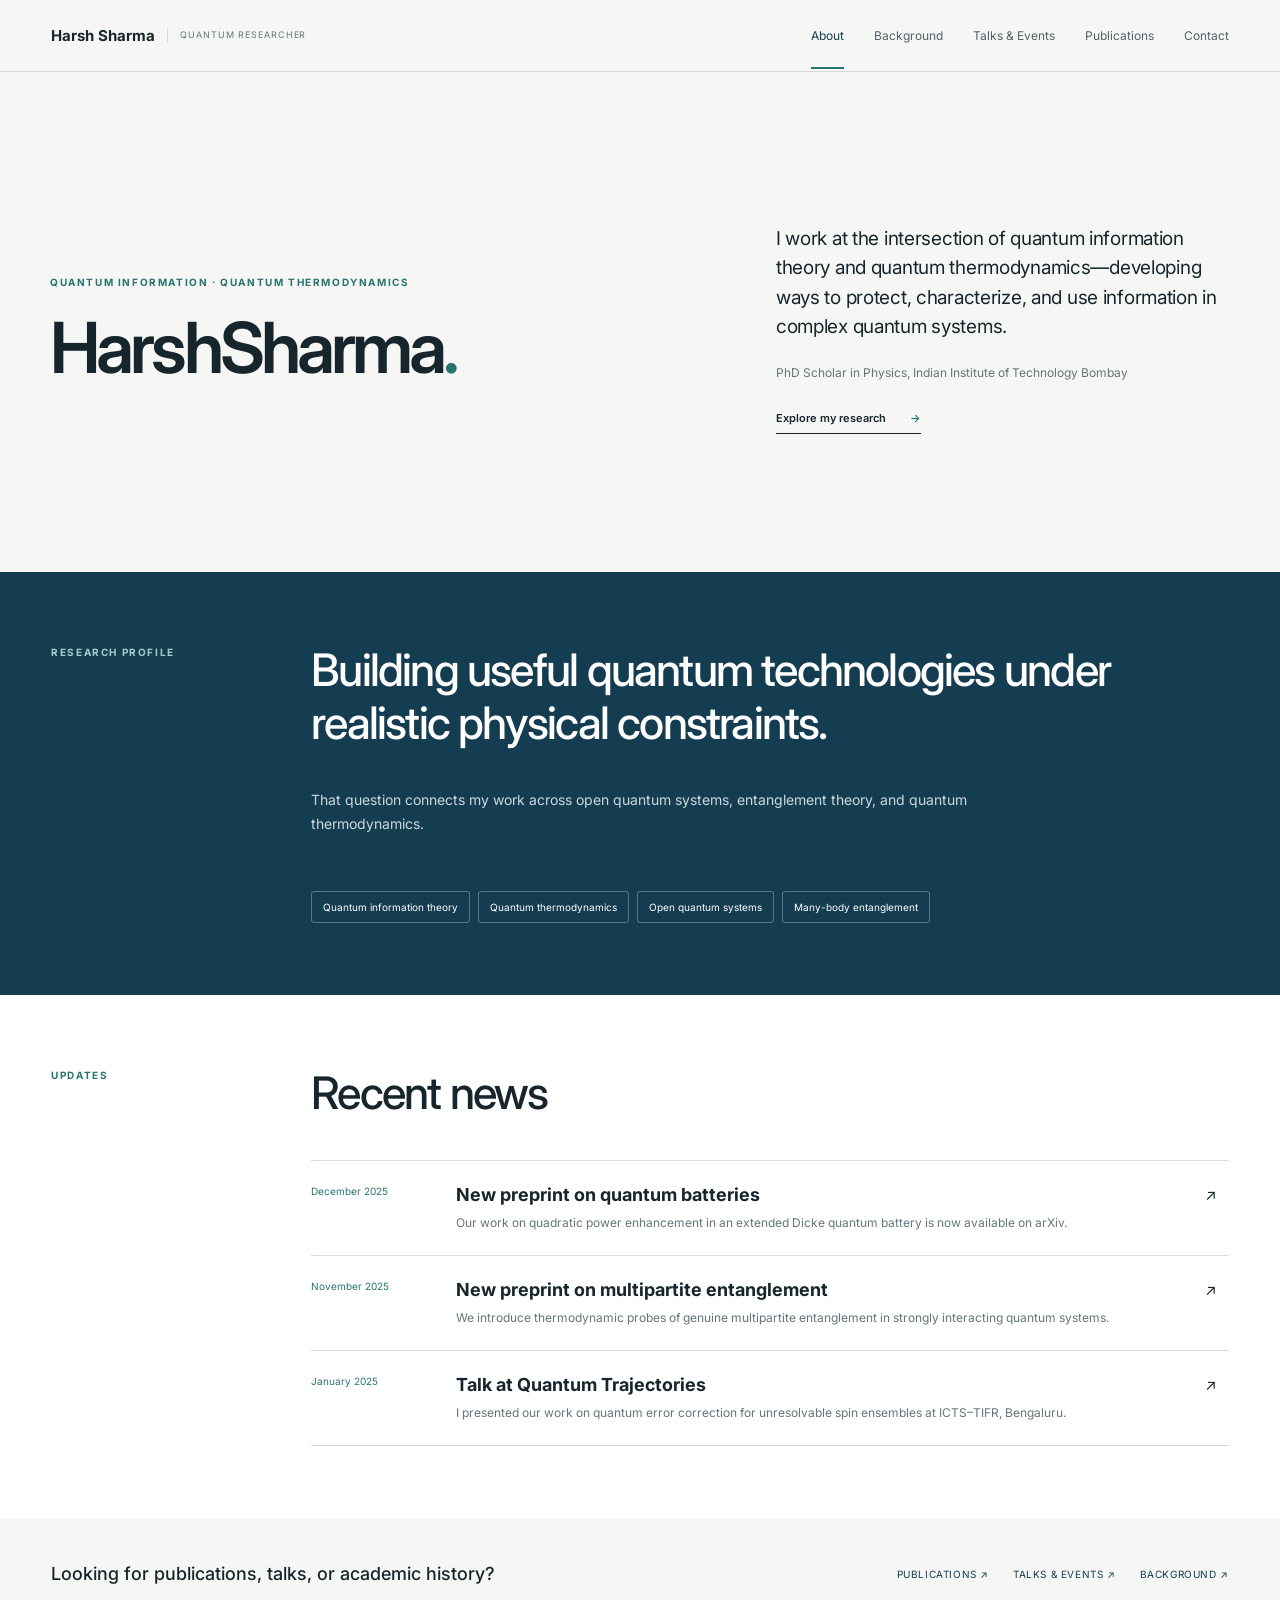
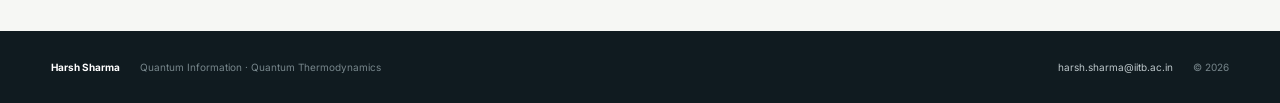
==== commit 19a6a9bc: "Version website assets to prevent stale deployments" ====
--- a/index.html
+++ b/index.html
@@ -1,7 +1,7 @@
-<!doctype html><html lang="en"><head><meta charset="utf-8"><meta name="viewport" content="width=device-width,initial-scale=1"><meta name="description" content="Harsh Sharma is a quantum information and quantum thermodynamics researcher at IIT Bombay."><meta property="og:title" content="Harsh Sharma — Quantum Researcher"><meta property="og:image" content="assets/og.png"><title>About — Harsh Sharma</title><link rel="stylesheet" href="assets/site.css"></head>
+<!doctype html><html lang="en"><head><meta charset="utf-8"><meta name="viewport" content="width=device-width,initial-scale=1"><meta name="description" content="Harsh Sharma is a quantum information and quantum thermodynamics researcher at IIT Bombay."><meta property="og:title" content="Harsh Sharma — Quantum Researcher"><meta property="og:image" content="assets/og.png"><title>About — Harsh Sharma</title><link rel="stylesheet" href="assets/site.css?v=20260814"></head>
 <body data-page="about"><header id="site-header"></header><main>
 <section class="home-hero"><div><p class="eyebrow">Quantum information · Quantum thermodynamics</p><h1>Harsh<br>Sharma<span>.</span></h1></div><div class="intro"><p data-introduction></p><p class="role" data-role></p><a class="arrow-link" href="publications.html">Explore my research <span>→</span></a></div></section>
 <section class="research-summary"><div class="section-heading"><p class="eyebrow">Research profile</p><h2>Building useful quantum technologies under realistic physical constraints.</h2></div><div class="research-grid"><p data-perspective-note></p><div id="interests"></div></div></section>
 <section class="updates"><div class="section-heading"><p class="eyebrow">Updates</p><h2>Recent news</h2></div><div class="update-list" id="updates-list"></div></section>
 <section class="page-cta"><p>Looking for publications, talks, or academic history?</p><div><a href="publications.html">Publications ↗</a><a href="activities.html">Talks & Events ↗</a><a href="background.html">Background ↗</a></div></section>
-</main><footer id="site-footer"></footer><script src="assets/content.js"></script><script src="assets/publications.js"></script><script src="assets/site.js"></script></body></html>
+</main><footer id="site-footer"></footer><script src="assets/content.js?v=20260814"></script><script src="assets/publications.js?v=20260814"></script><script src="assets/site.js?v=20260814"></script></body></html>
--- a/assets/site.css
+++ b/assets/site.css
@@ -1,12 +1,14 @@
-@import url('https://fonts.googleapis.com/css2?family=DM+Sans:wght@400;500;600&family=Libre+Caslon+Display&display=swap');
-:root{--ink:#172126;--blue:#174a68;--teal:#3d7e7a;--paper:#f7f5ef;--white:#fff;--muted:#68767b;--line:#d8ddd9;--soft:#eaf0ed;--pad:clamp(22px,6vw,96px);--sans:"DM Sans",sans-serif;--serif:"Libre Caslon Display",serif}*{box-sizing:border-box}html{scroll-behavior:smooth}body{margin:0;background:var(--paper);color:var(--ink);font-family:var(--sans);-webkit-font-smoothing:antialiased}a{color:inherit;text-decoration:none}em{font-family:var(--serif);font-weight:400;color:var(--teal)}
-#site-header{height:88px;padding:0 var(--pad);display:flex;align-items:center;justify-content:space-between;border-bottom:1px solid var(--line);background:rgba(247,245,239,.96);backdrop-filter:blur(12px);position:sticky;top:0;z-index:10}.brand{display:flex;flex-direction:column}.brand strong{font-size:16px}.brand small{font-size:9px;text-transform:uppercase;letter-spacing:.13em;color:var(--muted);margin-top:3px}#site-header nav{display:flex;gap:clamp(18px,2.7vw,40px)}#site-header nav a{font-size:11px;padding:10px 0;color:#536166;border-bottom:2px solid transparent}#site-header nav a:hover,#site-header nav a[aria-current=page]{color:var(--blue);border-color:var(--teal)}.menu-button{display:none;background:none;border:1px solid var(--line);padding:8px 11px;font:500 10px var(--sans);text-transform:uppercase}
-.eyebrow{font-size:10px;text-transform:uppercase;letter-spacing:.18em;color:var(--teal);font-weight:600}.home-hero{min-height:680px;padding:clamp(80px,11vw,150px) var(--pad) 100px;display:grid;grid-template-columns:1.2fr .8fr;gap:9vw;align-items:end;position:relative;background:linear-gradient(135deg,var(--paper),#f2f3ed)}.home-hero:after{content:"";position:absolute;right:var(--pad);top:70px;width:220px;height:220px;border:1px solid rgba(23,74,104,.12);border-radius:50%;box-shadow:0 0 0 50px rgba(23,74,104,.025),0 0 0 100px rgba(23,74,104,.018)}.home-hero h1{font:400 clamp(76px,10vw,150px)/.78 var(--serif);letter-spacing:-.055em;margin:36px 0 0}.home-hero h1 span{color:var(--teal)}.intro{position:relative;z-index:1}.intro>p:first-child{font-size:clamp(17px,1.65vw,23px);line-height:1.65;margin:0}.intro .role{font-size:11px;line-height:1.6;color:var(--muted);margin:28px 0}.arrow-link{display:inline-flex;gap:25px;border-bottom:1px solid;padding-bottom:8px;font-size:11px;font-weight:600}.arrow-link span{color:var(--teal)}
-.research-summary,.updates{padding:110px var(--pad)}.research-summary{background:var(--blue);color:white}.section-heading{display:grid;grid-template-columns:.28fr .72fr;gap:5vw}.section-heading h2{font:400 clamp(39px,4.7vw,67px)/1.12 var(--serif);margin:0;max-width:900px}.research-summary .eyebrow{color:#a8d5ce}.research-grid{display:grid;grid-template-columns:.28fr .72fr;gap:5vw;margin-top:70px}.research-grid>p{grid-column:2;font-size:14px;line-height:1.8;color:#c8d6da;max-width:620px}.research-grid #interests{grid-column:2;display:flex;flex-wrap:wrap;gap:9px;margin-top:18px}.research-grid span{font-size:10px;border:1px solid rgba(255,255,255,.32);padding:9px 12px}.updates{background:var(--white)}.update-list{margin:65px 0 0 28%;border-top:1px solid var(--line)}.update-list article{display:grid;grid-template-columns:130px 1fr 25px;gap:28px;padding:28px 0;border-bottom:1px solid var(--line)}.update-list time{font-size:10px;color:var(--teal)}.update-list h3{font:400 24px var(--serif);margin:0 0 8px}.update-list p{font-size:12px;line-height:1.65;color:var(--muted);margin:0}.update-list>a{color:var(--teal)}.page-cta{padding:75px var(--pad);display:flex;justify-content:space-between;gap:40px;align-items:center}.page-cta>p{font:400 25px var(--serif)}.page-cta>div{display:flex;gap:25px;font-size:10px;text-transform:uppercase;letter-spacing:.08em;color:var(--blue)}
-.page-hero{padding:100px var(--pad) 115px;background:var(--blue);color:white}.page-hero .eyebrow{color:#a8d5ce}.page-hero h1{font:400 clamp(62px,8vw,115px)/.88 var(--serif);letter-spacing:-.045em;margin:55px 0 38px}.page-hero h1 em{color:#b9ddd5}.page-hero>p:last-child{max-width:600px;color:#c8d6da;font-size:14px;line-height:1.8}.split-section,.listing-section{padding:100px var(--pad);display:grid;grid-template-columns:.3fr .7fr;gap:7vw}.split-section h2,.listing-intro h2{font:400 clamp(35px,4vw,54px)/1.1 var(--serif);margin:25px 0}.tinted{background:var(--soft)}.timeline{border-top:1px solid var(--line)}.timeline article{display:grid;grid-template-columns:110px 1fr;gap:25px;padding:27px 0;border-bottom:1px solid var(--line)}.timeline time{font-size:10px;color:var(--teal);text-transform:uppercase}.timeline h3{font:500 18px var(--sans);margin:0}.timeline p,.timeline small{display:block;font-size:11px;color:var(--muted);line-height:1.55;margin:7px 0 0}.listing-intro{align-self:start;position:sticky;top:125px}.listing-intro>p:not(.eyebrow){font-size:12px;line-height:1.7;color:var(--muted);max-width:300px}.listing-intro .arrow-link{margin-top:24px}
-.activity-list,.publication-list{border-top:1px solid var(--line)}.activity{display:grid;grid-template-columns:85px 1fr auto;gap:25px;padding:28px 0;border-bottom:1px solid var(--line)}.activity-meta{display:flex;flex-direction:column;gap:8px}.activity-meta time{font-size:11px;color:var(--teal)}.activity-meta span{font-size:9px;text-transform:uppercase;color:var(--muted)}.activity h3{font:400 23px var(--serif);margin:0 0 6px}.activity p{font-size:11px;color:var(--muted);margin:0}.activity strong{display:block;font-size:11px;font-weight:500;line-height:1.5;margin-top:11px}.activity-links{display:flex;flex-direction:column;align-items:flex-end;gap:10px;font-size:9px;text-transform:uppercase}.activity-links .video{color:var(--teal);font-weight:600}.publication{display:grid;grid-template-columns:45px 1fr;gap:20px;padding:31px 0;border-bottom:1px solid var(--line)}.publication>span{font-size:10px;color:#929a9c}.publication p{font-size:9px;text-transform:uppercase;letter-spacing:.08em;color:var(--teal);margin:0}.publication h3{font:400 clamp(21px,2.2vw,29px)/1.25 var(--serif);margin:10px 0}.publication small{font-size:10px;color:var(--muted)}.publication>div>div{display:flex;gap:20px;margin-top:18px}.publication a{font-size:9px;text-transform:uppercase;color:var(--blue);font-weight:600}
-.contact-page{min-height:calc(100vh - 88px);padding:100px var(--pad);background:var(--blue);color:white}.contact-page .eyebrow{color:#a8d5ce}.contact-page h1{font:400 clamp(65px,9vw,130px)/.87 var(--serif);letter-spacing:-.05em;margin:60px 0 40px}.contact-page h1 em{color:#b9ddd5}.contact-page>p:not(.eyebrow){max-width:620px;color:#c8d6da;line-height:1.7}.email-large{display:block;font:400 clamp(22px,3vw,42px) var(--serif);border-bottom:1px solid rgba(255,255,255,.45);padding:45px 0 16px}.contact-grid{display:grid;grid-template-columns:repeat(3,1fr);gap:35px;margin-top:85px}.contact-grid>div{border-top:1px solid rgba(255,255,255,.25);padding-top:13px}.contact-grid span{font-size:9px;text-transform:uppercase;color:#a8d5ce}.contact-grid p{font-size:11px;line-height:1.7}.contact-grid p a{display:block}
-#site-footer{padding:42px var(--pad);background:#101b20;color:#bdc7ca;display:flex;justify-content:space-between;font-size:10px}#site-footer>div{display:flex;gap:22px}#site-footer strong{color:white}#site-footer span{color:#77868b}
-@media(max-width:800px){#site-header{height:72px}.menu-button{display:block}#site-header nav{display:none;position:absolute;left:0;right:0;top:72px;background:var(--paper);padding:20px var(--pad);border-bottom:1px solid var(--line);flex-direction:column;gap:4px}#site-header nav.open{display:flex}.home-hero{grid-template-columns:1fr;min-height:auto}.home-hero:after{width:140px;height:140px}.intro{margin-top:30px}.section-heading,.research-grid,.split-section,.listing-section{grid-template-columns:1fr}.research-grid>p,.research-grid #interests{grid-column:1}.update-list{margin-left:0}.listing-intro{position:static;margin-bottom:30px}.page-cta{align-items:flex-start;flex-direction:column}.contact-grid{grid-template-columns:1fr}}
-@media(max-width:520px){.home-hero{padding-top:70px;padding-bottom:75px}.home-hero h1{font-size:75px}.research-summary,.updates,.split-section,.listing-section{padding-top:75px;padding-bottom:75px}.update-list article{grid-template-columns:1fr 20px}.update-list time{grid-column:1/-1}.page-cta>div{flex-direction:column}.page-hero{padding-top:70px;padding-bottom:80px}.page-hero h1{font-size:60px}.timeline article{grid-template-columns:75px 1fr}.activity{grid-template-columns:60px 1fr}.activity-links{grid-column:2;align-items:flex-start;flex-direction:row}.contact-page{padding-top:70px}.contact-page h1{font-size:60px}#site-footer,#site-footer>div{flex-direction:column;gap:8px}#site-footer{gap:25px}}
+@import url('https://fonts.googleapis.com/css2?family=Inter:wght@400;500;600;700&family=Source+Serif+4:ital,wght@1,500&display=swap');
+:root{--ink:#17252c;--navy:#153d52;--teal:#27746f;--paper:#f6f7f4;--white:#fff;--soft:#eaf0ed;--muted:#66757b;--line:#d5ddda;--max:1180px;--gutter:clamp(22px,4vw,56px);--sans:"Inter",Arial,sans-serif;--serif:"Source Serif 4",Georgia,serif}
+*{box-sizing:border-box}html{scroll-behavior:smooth}body{margin:0;background:var(--paper);color:var(--ink);font-family:var(--sans);font-size:15px;line-height:1.6;-webkit-font-smoothing:antialiased}a{color:inherit;text-decoration:none}em{font-family:var(--serif);font-weight:500;color:var(--teal)}
+#site-header{height:72px;padding:0 max(var(--gutter),calc((100vw - var(--max))/2));display:flex;align-items:center;justify-content:space-between;border-bottom:1px solid var(--line);background:rgba(246,247,244,.96);backdrop-filter:blur(12px);position:sticky;top:0;z-index:10}.brand{display:flex;align-items:center;gap:12px}.brand strong{font-size:15px}.brand small{padding-left:12px;border-left:1px solid var(--line);font-size:9px;text-transform:uppercase;letter-spacing:.1em;color:var(--muted)}#site-header nav{display:flex;gap:30px}#site-header nav a{font-size:12px;padding:24px 0 22px;color:#536269;border-bottom:2px solid transparent}#site-header nav a:hover,#site-header nav a[aria-current=page]{color:var(--navy);border-color:var(--teal)}.menu-button{display:none;background:none;border:1px solid var(--line);padding:7px 10px;font:600 10px var(--sans);text-transform:uppercase}
+.eyebrow{margin:0;font-size:10px;text-transform:uppercase;letter-spacing:.16em;color:var(--teal);font-weight:700}.home-hero{max-width:var(--max);min-height:500px;margin:auto;padding:86px 0 72px;display:grid;grid-template-columns:minmax(0,1.05fr) minmax(360px,.75fr);gap:90px;align-items:center}.home-hero:after{display:none}.home-hero h1{font:600 clamp(54px,5.5vw,78px)/1.02 var(--sans);letter-spacing:-.055em;margin:22px 0 0}.home-hero h1 br{display:none}.home-hero h1 span{color:var(--teal)}.intro>p:first-child{font-size:19px;line-height:1.55;margin:0;letter-spacing:-.015em}.intro .role{font-size:12px;color:var(--muted);margin:22px 0}.arrow-link{display:inline-flex;align-items:center;gap:24px;border-bottom:1px solid;padding-bottom:6px;font-size:11px;font-weight:600}.arrow-link span{color:var(--teal)}
+.research-summary,.updates,.page-cta,.split-section,.listing-section{padding-left:max(var(--gutter),calc((100vw - var(--max))/2));padding-right:max(var(--gutter),calc((100vw - var(--max))/2))}.research-summary{padding-top:72px;padding-bottom:72px;background:var(--navy);color:white}.section-heading{display:grid;grid-template-columns:210px 1fr;gap:50px}.section-heading h2{font:500 clamp(34px,3.5vw,50px)/1.18 var(--sans);letter-spacing:-.04em;margin:0;max-width:820px}.research-summary .eyebrow{color:#9fd0cb}.research-grid{display:grid;grid-template-columns:210px 1fr;gap:50px;margin-top:38px}.research-grid>p{grid-column:2;font-size:14px;line-height:1.75;color:#cad9dd;max-width:680px;margin:0}.research-grid #interests{grid-column:2;display:flex;flex-wrap:wrap;gap:8px;margin-top:4px}.research-grid span{font-size:10px;border:1px solid rgba(255,255,255,.3);border-radius:3px;padding:7px 11px}.updates{padding-top:72px;padding-bottom:72px;background:var(--white)}.update-list{margin:40px 0 0 260px;border-top:1px solid var(--line)}.update-list article{display:grid;grid-template-columns:120px 1fr 24px;gap:25px;padding:22px 0;border-bottom:1px solid var(--line)}.update-list time{font-size:10px;color:var(--teal)}.update-list h3{font-size:18px;line-height:1.35;margin:0 0 6px}.update-list p{font-size:12px;line-height:1.65;color:var(--muted);margin:0}.update-list>a{color:var(--teal)}.page-cta{padding-top:42px;padding-bottom:42px;display:flex;justify-content:space-between;gap:40px;align-items:center}.page-cta>p{font-size:18px;font-weight:500;margin:0}.page-cta>div{display:flex;gap:24px;font-size:10px;text-transform:uppercase;letter-spacing:.06em;color:var(--navy)}
+.page-hero{padding:62px max(var(--gutter),calc((100vw - var(--max))/2)) 66px;background:var(--navy);color:white}.page-hero .eyebrow{color:#9fd0cb}.page-hero h1{font:600 clamp(48px,5vw,68px)/1.05 var(--sans);letter-spacing:-.05em;margin:28px 0 20px}.page-hero h1 br{display:none}.page-hero h1 em{color:#b8ded9}.page-hero>p:last-child{max-width:650px;color:#cad9dd;font-size:14px;line-height:1.7;margin:0}.split-section,.listing-section{padding-top:64px;padding-bottom:64px;display:grid;grid-template-columns:250px 1fr;gap:60px}.split-section h2,.listing-intro h2{font:600 32px/1.15 var(--sans);letter-spacing:-.035em;margin:15px 0}.tinted{background:var(--soft)}.timeline{border-top:1px solid var(--line)}.timeline article{display:grid;grid-template-columns:100px 1fr;gap:22px;padding:22px 0;border-bottom:1px solid var(--line)}.timeline time{font-size:10px;color:var(--teal);text-transform:uppercase}.timeline h3{font-size:17px;line-height:1.35;margin:0}.timeline p,.timeline small{display:block;font-size:12px;color:var(--muted);line-height:1.5;margin:5px 0 0}.listing-intro{align-self:start;position:sticky;top:105px}.listing-intro>p:not(.eyebrow){font-size:12px;line-height:1.7;color:var(--muted);max-width:250px}.listing-intro .arrow-link{margin-top:18px}
+.activity-list,.publication-list{border-top:1px solid var(--line)}.activity{display:grid;grid-template-columns:76px 1fr 105px;gap:22px;padding:22px 0;border-bottom:1px solid var(--line)}.activity-meta{display:flex;flex-direction:column;gap:6px}.activity-meta time{font-size:11px;color:var(--teal);font-weight:600}.activity-meta span{font-size:9px;text-transform:uppercase;color:var(--muted)}.activity h3{font-size:18px;line-height:1.35;margin:0 0 4px}.activity p{font-size:11px;color:var(--muted);margin:0}.activity strong{display:block;font-size:12px;font-weight:500;line-height:1.5;margin-top:8px}.activity-links{display:flex;flex-direction:column;align-items:flex-end;gap:8px;font-size:9px;text-transform:uppercase}.activity-links a{border-bottom:1px solid var(--line)}.activity-links .video{color:var(--teal);font-weight:700}.publication{display:grid;grid-template-columns:38px 1fr;gap:18px;padding:24px 0;border-bottom:1px solid var(--line)}.publication>span{font-size:10px;color:#929a9c}.publication p{font-size:9px;text-transform:uppercase;letter-spacing:.07em;color:var(--teal);margin:0}.publication h3{font-size:20px;line-height:1.35;letter-spacing:-.015em;margin:8px 0}.publication small{font-size:11px;color:var(--muted)}.publication>div>div{display:flex;gap:18px;margin-top:14px}.publication a{font-size:9px;text-transform:uppercase;color:var(--navy);font-weight:700}
+.contact-page{min-height:calc(100vh - 72px);padding:62px max(var(--gutter),calc((100vw - var(--max))/2)) 68px;background:var(--navy);color:white}.contact-page .eyebrow{color:#9fd0cb}.contact-page h1{font:600 clamp(48px,5vw,68px)/1.05 var(--sans);letter-spacing:-.05em;margin:28px 0 20px}.contact-page h1 br{display:none}.contact-page h1 em{color:#b8ded9}.contact-page>p:not(.eyebrow){max-width:650px;color:#cad9dd;line-height:1.7}.email-large{display:block;font-size:clamp(22px,2.5vw,34px);font-weight:500;border-bottom:1px solid rgba(255,255,255,.4);padding:30px 0 12px}.contact-grid{display:grid;grid-template-columns:repeat(3,1fr);gap:35px;margin-top:52px}.contact-grid>div{border-top:1px solid rgba(255,255,255,.25);padding-top:12px}.contact-grid span{font-size:9px;text-transform:uppercase;color:#9fd0cb}.contact-grid p{font-size:11px;line-height:1.7}.contact-grid p a{display:block}
+#site-footer{padding:28px max(var(--gutter),calc((100vw - var(--max))/2));background:#101b20;color:#bdc7ca;display:flex;justify-content:space-between;font-size:10px}#site-footer>div{display:flex;gap:20px}#site-footer strong{color:white}#site-footer span{color:#77868b}
+@media(max-width:1240px){.home-hero{padding-left:var(--gutter);padding-right:var(--gutter)}}
+@media(max-width:800px){#site-header{height:68px}.brand small{display:none}.menu-button{display:block}#site-header nav{display:none;position:absolute;left:0;right:0;top:68px;background:var(--paper);padding:14px var(--gutter);border-bottom:1px solid var(--line);flex-direction:column;gap:0}#site-header nav.open{display:flex}#site-header nav a{padding:9px 0}.home-hero{grid-template-columns:1fr;min-height:0;padding-top:52px;padding-bottom:52px;gap:34px}.home-hero h1{font-size:56px}.intro>p:first-child{font-size:17px}.section-heading,.research-grid,.split-section,.listing-section{grid-template-columns:1fr;gap:24px}.research-grid>p,.research-grid #interests{grid-column:1}.update-list{margin-left:0}.listing-intro{position:static}.page-cta{align-items:flex-start;flex-direction:column}.contact-grid{grid-template-columns:1fr}.page-hero h1 br,.contact-page h1 br{display:block}}
+@media(max-width:520px){.home-hero h1{font-size:48px}.research-summary,.updates,.split-section,.listing-section{padding-top:48px;padding-bottom:48px}.section-heading h2{font-size:32px}.update-list article{grid-template-columns:1fr 20px}.update-list time{grid-column:1/-1}.page-cta>div{flex-direction:column;gap:12px}.page-hero{padding-top:46px;padding-bottom:48px}.page-hero h1,.contact-page h1{font-size:46px}.timeline article{grid-template-columns:72px 1fr}.activity{grid-template-columns:56px 1fr}.activity-links{grid-column:2;align-items:flex-start;flex-direction:row}.contact-page{padding-top:46px}.contact-grid{margin-top:38px}#site-footer,#site-footer>div{flex-direction:column;gap:7px}#site-footer{gap:20px}}
 @media(prefers-reduced-motion:reduce){html{scroll-behavior:auto}}
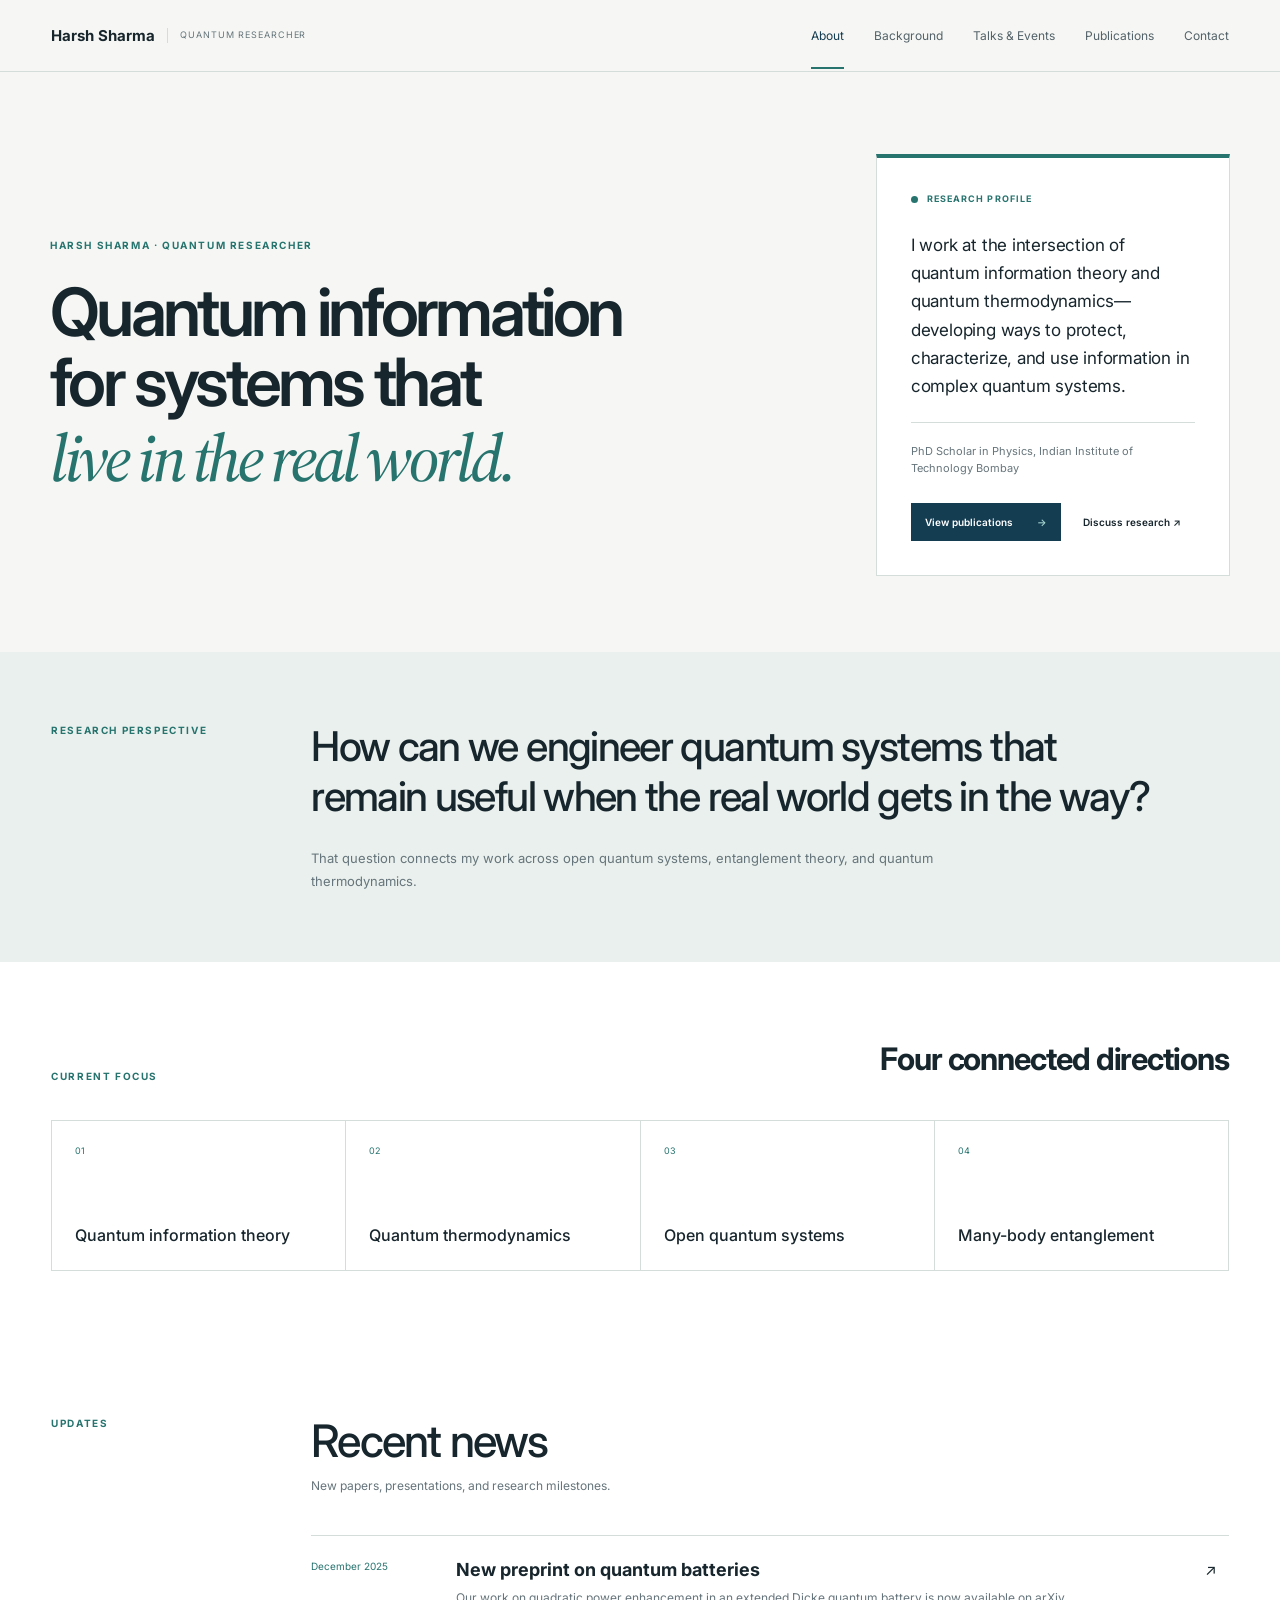
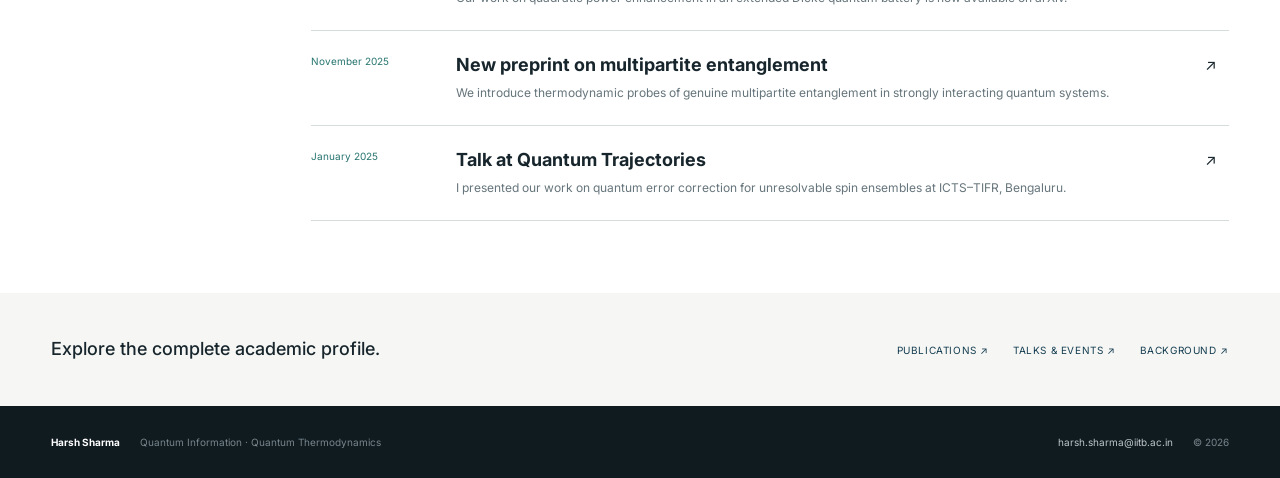
==== commit f8e75d61: "Enhance profile pages and publication metadata" ====
--- a/index.html
+++ b/index.html
@@ -1,7 +1,11 @@
-<!doctype html><html lang="en"><head><meta charset="utf-8"><meta name="viewport" content="width=device-width,initial-scale=1"><meta name="description" content="Harsh Sharma is a quantum information and quantum thermodynamics researcher at IIT Bombay."><meta property="og:title" content="Harsh Sharma — Quantum Researcher"><meta property="og:image" content="assets/og.png"><title>About — Harsh Sharma</title><link rel="stylesheet" href="assets/site.css?v=20260814"></head>
+<!doctype html><html lang="en"><head><meta charset="utf-8"><meta name="viewport" content="width=device-width,initial-scale=1"><meta name="description" content="Harsh Sharma is a quantum information and quantum thermodynamics researcher at IIT Bombay."><meta property="og:title" content="Harsh Sharma — Quantum Researcher"><meta property="og:image" content="assets/og.png"><title>About — Harsh Sharma</title><link rel="stylesheet" href="assets/site.css?v=20260814b"></head>
 <body data-page="about"><header id="site-header"></header><main>
-<section class="home-hero"><div><p class="eyebrow">Quantum information · Quantum thermodynamics</p><h1>Harsh<br>Sharma<span>.</span></h1></div><div class="intro"><p data-introduction></p><p class="role" data-role></p><a class="arrow-link" href="publications.html">Explore my research <span>→</span></a></div></section>
-<section class="research-summary"><div class="section-heading"><p class="eyebrow">Research profile</p><h2>Building useful quantum technologies under realistic physical constraints.</h2></div><div class="research-grid"><p data-perspective-note></p><div id="interests"></div></div></section>
-<section class="updates"><div class="section-heading"><p class="eyebrow">Updates</p><h2>Recent news</h2></div><div class="update-list" id="updates-list"></div></section>
-<section class="page-cta"><p>Looking for publications, talks, or academic history?</p><div><a href="publications.html">Publications ↗</a><a href="activities.html">Talks & Events ↗</a><a href="background.html">Background ↗</a></div></section>
-</main><footer id="site-footer"></footer><script src="assets/content.js?v=20260814"></script><script src="assets/publications.js?v=20260814"></script><script src="assets/site.js?v=20260814"></script></body></html>
+<section class="about-hero">
+  <div class="about-identity"><p class="eyebrow">Harsh Sharma · Quantum researcher</p><h1>Quantum information<br>for systems that<br><em>live in the real world.</em></h1></div>
+  <aside class="about-intro"><span class="status-dot">Research profile</span><p data-introduction></p><p class="role" data-role></p><div class="hero-actions"><a class="primary-link" href="publications.html">View publications <span>→</span></a><a href="contact.html">Discuss research ↗</a></div></aside>
+</section>
+<section class="about-statement"><p class="eyebrow">Research perspective</p><div><blockquote data-perspective></blockquote><p data-perspective-note></p></div></section>
+<section class="focus-section"><div class="focus-heading"><p class="eyebrow">Current focus</p><h2>Four connected directions</h2></div><div class="focus-grid" id="focus-grid"></div></section>
+<section class="updates"><div class="section-heading"><p class="eyebrow">Updates</p><div><h2>Recent news</h2><p>New papers, presentations, and research milestones.</p></div></div><div class="update-list" id="updates-list"></div></section>
+<section class="page-cta"><p>Explore the complete academic profile.</p><div><a href="publications.html">Publications ↗</a><a href="activities.html">Talks & Events ↗</a><a href="background.html">Background ↗</a></div></section>
+</main><footer id="site-footer"></footer><script src="assets/content.js?v=20260814b"></script><script src="assets/publications.js?v=20260814b"></script><script src="assets/site.js?v=20260814b"></script></body></html>
--- a/assets/site.css
+++ b/assets/site.css
@@ -5,10 +5,19 @@
 .eyebrow{margin:0;font-size:10px;text-transform:uppercase;letter-spacing:.16em;color:var(--teal);font-weight:700}.home-hero{max-width:var(--max);min-height:500px;margin:auto;padding:86px 0 72px;display:grid;grid-template-columns:minmax(0,1.05fr) minmax(360px,.75fr);gap:90px;align-items:center}.home-hero:after{display:none}.home-hero h1{font:600 clamp(54px,5.5vw,78px)/1.02 var(--sans);letter-spacing:-.055em;margin:22px 0 0}.home-hero h1 br{display:none}.home-hero h1 span{color:var(--teal)}.intro>p:first-child{font-size:19px;line-height:1.55;margin:0;letter-spacing:-.015em}.intro .role{font-size:12px;color:var(--muted);margin:22px 0}.arrow-link{display:inline-flex;align-items:center;gap:24px;border-bottom:1px solid;padding-bottom:6px;font-size:11px;font-weight:600}.arrow-link span{color:var(--teal)}
 .research-summary,.updates,.page-cta,.split-section,.listing-section{padding-left:max(var(--gutter),calc((100vw - var(--max))/2));padding-right:max(var(--gutter),calc((100vw - var(--max))/2))}.research-summary{padding-top:72px;padding-bottom:72px;background:var(--navy);color:white}.section-heading{display:grid;grid-template-columns:210px 1fr;gap:50px}.section-heading h2{font:500 clamp(34px,3.5vw,50px)/1.18 var(--sans);letter-spacing:-.04em;margin:0;max-width:820px}.research-summary .eyebrow{color:#9fd0cb}.research-grid{display:grid;grid-template-columns:210px 1fr;gap:50px;margin-top:38px}.research-grid>p{grid-column:2;font-size:14px;line-height:1.75;color:#cad9dd;max-width:680px;margin:0}.research-grid #interests{grid-column:2;display:flex;flex-wrap:wrap;gap:8px;margin-top:4px}.research-grid span{font-size:10px;border:1px solid rgba(255,255,255,.3);border-radius:3px;padding:7px 11px}.updates{padding-top:72px;padding-bottom:72px;background:var(--white)}.update-list{margin:40px 0 0 260px;border-top:1px solid var(--line)}.update-list article{display:grid;grid-template-columns:120px 1fr 24px;gap:25px;padding:22px 0;border-bottom:1px solid var(--line)}.update-list time{font-size:10px;color:var(--teal)}.update-list h3{font-size:18px;line-height:1.35;margin:0 0 6px}.update-list p{font-size:12px;line-height:1.65;color:var(--muted);margin:0}.update-list>a{color:var(--teal)}.page-cta{padding-top:42px;padding-bottom:42px;display:flex;justify-content:space-between;gap:40px;align-items:center}.page-cta>p{font-size:18px;font-weight:500;margin:0}.page-cta>div{display:flex;gap:24px;font-size:10px;text-transform:uppercase;letter-spacing:.06em;color:var(--navy)}
 .page-hero{padding:62px max(var(--gutter),calc((100vw - var(--max))/2)) 66px;background:var(--navy);color:white}.page-hero .eyebrow{color:#9fd0cb}.page-hero h1{font:600 clamp(48px,5vw,68px)/1.05 var(--sans);letter-spacing:-.05em;margin:28px 0 20px}.page-hero h1 br{display:none}.page-hero h1 em{color:#b8ded9}.page-hero>p:last-child{max-width:650px;color:#cad9dd;font-size:14px;line-height:1.7;margin:0}.split-section,.listing-section{padding-top:64px;padding-bottom:64px;display:grid;grid-template-columns:250px 1fr;gap:60px}.split-section h2,.listing-intro h2{font:600 32px/1.15 var(--sans);letter-spacing:-.035em;margin:15px 0}.tinted{background:var(--soft)}.timeline{border-top:1px solid var(--line)}.timeline article{display:grid;grid-template-columns:100px 1fr;gap:22px;padding:22px 0;border-bottom:1px solid var(--line)}.timeline time{font-size:10px;color:var(--teal);text-transform:uppercase}.timeline h3{font-size:17px;line-height:1.35;margin:0}.timeline p,.timeline small{display:block;font-size:12px;color:var(--muted);line-height:1.5;margin:5px 0 0}.listing-intro{align-self:start;position:sticky;top:105px}.listing-intro>p:not(.eyebrow){font-size:12px;line-height:1.7;color:var(--muted);max-width:250px}.listing-intro .arrow-link{margin-top:18px}
-.activity-list,.publication-list{border-top:1px solid var(--line)}.activity{display:grid;grid-template-columns:76px 1fr 105px;gap:22px;padding:22px 0;border-bottom:1px solid var(--line)}.activity-meta{display:flex;flex-direction:column;gap:6px}.activity-meta time{font-size:11px;color:var(--teal);font-weight:600}.activity-meta span{font-size:9px;text-transform:uppercase;color:var(--muted)}.activity h3{font-size:18px;line-height:1.35;margin:0 0 4px}.activity p{font-size:11px;color:var(--muted);margin:0}.activity strong{display:block;font-size:12px;font-weight:500;line-height:1.5;margin-top:8px}.activity-links{display:flex;flex-direction:column;align-items:flex-end;gap:8px;font-size:9px;text-transform:uppercase}.activity-links a{border-bottom:1px solid var(--line)}.activity-links .video{color:var(--teal);font-weight:700}.publication{display:grid;grid-template-columns:38px 1fr;gap:18px;padding:24px 0;border-bottom:1px solid var(--line)}.publication>span{font-size:10px;color:#929a9c}.publication p{font-size:9px;text-transform:uppercase;letter-spacing:.07em;color:var(--teal);margin:0}.publication h3{font-size:20px;line-height:1.35;letter-spacing:-.015em;margin:8px 0}.publication small{font-size:11px;color:var(--muted)}.publication>div>div{display:flex;gap:18px;margin-top:14px}.publication a{font-size:9px;text-transform:uppercase;color:var(--navy);font-weight:700}
+.activity-list,.publication-list{border-top:1px solid var(--line)}.activity{display:grid;grid-template-columns:76px 1fr 105px;gap:22px;padding:22px 0;border-bottom:1px solid var(--line)}.activity-meta{display:flex;flex-direction:column;gap:6px}.activity-meta time{font-size:11px;color:var(--teal);font-weight:600}.activity-meta span{font-size:9px;text-transform:uppercase;color:var(--muted)}.activity h3{font-size:18px;line-height:1.35;margin:0 0 4px}.activity p{font-size:11px;color:var(--muted);margin:0}.activity strong{display:block;font-size:12px;font-weight:500;line-height:1.5;margin-top:8px}.activity-links{display:flex;flex-direction:column;align-items:flex-end;gap:8px;font-size:9px;text-transform:uppercase}.activity-links a{border-bottom:1px solid var(--line)}.activity-links .video{color:var(--teal);font-weight:700}.publication{display:grid;grid-template-columns:38px 1fr;gap:18px;padding:24px 0;border-bottom:1px solid var(--line)}.publication>span{font-size:10px;color:#929a9c}.publication p{font-size:9px;text-transform:uppercase;letter-spacing:.07em;color:var(--teal);margin:0}.publication-status b{color:var(--navy);font-weight:700}.publication h3{font-size:20px;line-height:1.35;letter-spacing:-.015em;margin:8px 0}.publication small{font-size:11px;color:var(--muted)}.publication>div>div{display:flex;gap:18px;margin-top:14px;flex-wrap:wrap}.publication a{font-size:9px;text-transform:uppercase;color:var(--navy);font-weight:700}
 .contact-page{min-height:calc(100vh - 72px);padding:62px max(var(--gutter),calc((100vw - var(--max))/2)) 68px;background:var(--navy);color:white}.contact-page .eyebrow{color:#9fd0cb}.contact-page h1{font:600 clamp(48px,5vw,68px)/1.05 var(--sans);letter-spacing:-.05em;margin:28px 0 20px}.contact-page h1 br{display:none}.contact-page h1 em{color:#b8ded9}.contact-page>p:not(.eyebrow){max-width:650px;color:#cad9dd;line-height:1.7}.email-large{display:block;font-size:clamp(22px,2.5vw,34px);font-weight:500;border-bottom:1px solid rgba(255,255,255,.4);padding:30px 0 12px}.contact-grid{display:grid;grid-template-columns:repeat(3,1fr);gap:35px;margin-top:52px}.contact-grid>div{border-top:1px solid rgba(255,255,255,.25);padding-top:12px}.contact-grid span{font-size:9px;text-transform:uppercase;color:#9fd0cb}.contact-grid p{font-size:11px;line-height:1.7}.contact-grid p a{display:block}
 #site-footer{padding:28px max(var(--gutter),calc((100vw - var(--max))/2));background:#101b20;color:#bdc7ca;display:flex;justify-content:space-between;font-size:10px}#site-footer>div{display:flex;gap:20px}#site-footer strong{color:white}#site-footer span{color:#77868b}
 @media(max-width:1240px){.home-hero{padding-left:var(--gutter);padding-right:var(--gutter)}}
 @media(max-width:800px){#site-header{height:68px}.brand small{display:none}.menu-button{display:block}#site-header nav{display:none;position:absolute;left:0;right:0;top:68px;background:var(--paper);padding:14px var(--gutter);border-bottom:1px solid var(--line);flex-direction:column;gap:0}#site-header nav.open{display:flex}#site-header nav a{padding:9px 0}.home-hero{grid-template-columns:1fr;min-height:0;padding-top:52px;padding-bottom:52px;gap:34px}.home-hero h1{font-size:56px}.intro>p:first-child{font-size:17px}.section-heading,.research-grid,.split-section,.listing-section{grid-template-columns:1fr;gap:24px}.research-grid>p,.research-grid #interests{grid-column:1}.update-list{margin-left:0}.listing-intro{position:static}.page-cta{align-items:flex-start;flex-direction:column}.contact-grid{grid-template-columns:1fr}.page-hero h1 br,.contact-page h1 br{display:block}}
 @media(max-width:520px){.home-hero h1{font-size:48px}.research-summary,.updates,.split-section,.listing-section{padding-top:48px;padding-bottom:48px}.section-heading h2{font-size:32px}.update-list article{grid-template-columns:1fr 20px}.update-list time{grid-column:1/-1}.page-cta>div{flex-direction:column;gap:12px}.page-hero{padding-top:46px;padding-bottom:48px}.page-hero h1,.contact-page h1{font-size:46px}.timeline article{grid-template-columns:72px 1fr}.activity{grid-template-columns:56px 1fr}.activity-links{grid-column:2;align-items:flex-start;flex-direction:row}.contact-page{padding-top:46px}.contact-grid{margin-top:38px}#site-footer,#site-footer>div{flex-direction:column;gap:7px}#site-footer{gap:20px}}
 @media(prefers-reduced-motion:reduce){html{scroll-behavior:auto}}
+
+/* Refined About page */
+.about-hero{max-width:var(--max);margin:auto;padding:82px 0 76px;display:grid;grid-template-columns:minmax(0,1.35fr) minmax(340px,.65fr);gap:90px;align-items:center}.about-identity h1{font:600 clamp(48px,5.2vw,72px)/1.06 var(--sans);letter-spacing:-.055em;margin:24px 0 0}.about-identity h1 em{display:inline-block;margin-top:5px}.about-intro{background:var(--white);border:1px solid var(--line);border-top:4px solid var(--teal);padding:34px}.status-dot{display:flex;align-items:center;gap:9px;font-size:9px;text-transform:uppercase;letter-spacing:.12em;color:var(--teal);font-weight:700}.status-dot:before{content:"";width:7px;height:7px;background:var(--teal);border-radius:50%}.about-intro>p:first-of-type{font-size:17px;line-height:1.65;letter-spacing:-.012em;margin:25px 0 0}.about-intro .role{font-size:11px;line-height:1.6;color:var(--muted);padding-top:20px;margin:22px 0 0;border-top:1px solid var(--line)}.hero-actions{display:flex;align-items:center;gap:22px;margin-top:25px;font-size:10px;font-weight:600}.primary-link{display:inline-flex;justify-content:space-between;gap:24px;background:var(--navy);color:white;padding:11px 14px}.primary-link span{color:#a5d4ce}.about-statement{padding:70px max(var(--gutter),calc((100vw - var(--max))/2));background:var(--soft);display:grid;grid-template-columns:210px 1fr;gap:50px}.about-statement blockquote{font:500 clamp(28px,3.2vw,44px)/1.22 var(--sans);letter-spacing:-.04em;margin:0;max-width:850px}.about-statement>div>p{max-width:650px;color:var(--muted);font-size:13px;line-height:1.75;margin:25px 0 0}.focus-section{padding:72px max(var(--gutter),calc((100vw - var(--max))/2));background:var(--white)}.focus-heading{display:flex;justify-content:space-between;align-items:end;margin-bottom:36px}.focus-heading h2{font-size:31px;letter-spacing:-.035em;margin:0}.focus-grid{display:grid;grid-template-columns:repeat(4,1fr);border-top:1px solid var(--line);border-left:1px solid var(--line)}.focus-grid article{min-height:150px;padding:23px;border-right:1px solid var(--line);border-bottom:1px solid var(--line);display:flex;flex-direction:column;justify-content:space-between}.focus-grid span{font-size:9px;color:var(--teal)}.focus-grid h3{font-size:16px;line-height:1.4;font-weight:500;margin:30px 0 0}.updates .section-heading>div>p{font-size:12px;color:var(--muted);margin:8px 0 0}
+
+/* Refined Contact page */
+.contact-hero{max-width:var(--max);margin:auto;padding:82px 0 76px;display:grid;grid-template-columns:1fr .78fr;gap:90px;align-items:center}.contact-hero h1{font:600 clamp(48px,5vw,68px)/1.06 var(--sans);letter-spacing:-.055em;margin:24px 0 0}.contact-hero aside{background:var(--navy);color:white;padding:38px}.contact-hero aside>p{font-size:16px;line-height:1.7;color:#d1dfe2;margin:0}.contact-email{display:block;font-size:clamp(18px,2vw,25px);font-weight:500;letter-spacing:-.02em;margin:34px 0 14px;padding-bottom:12px;border-bottom:1px solid rgba(255,255,255,.35)}.contact-hero aside small{font-size:9px;line-height:1.6;text-transform:uppercase;letter-spacing:.08em;color:#9fb4ba}.contact-directory{padding:70px max(var(--gutter),calc((100vw - var(--max))/2));background:var(--white)}.directory-intro{display:flex;align-items:end;justify-content:space-between;margin-bottom:34px}.directory-intro h2{font-size:31px;letter-spacing:-.035em;margin:0}.directory-grid{display:grid;grid-template-columns:repeat(3,1fr);border-top:1px solid var(--line);border-left:1px solid var(--line)}.directory-grid article{min-height:190px;padding:25px;border-right:1px solid var(--line);border-bottom:1px solid var(--line)}.directory-grid article>span{font-size:9px;color:var(--teal)}.directory-grid h3{font-size:12px;text-transform:uppercase;letter-spacing:.07em;margin:35px 0 14px}.directory-grid p{font-size:13px;line-height:1.65;color:var(--muted);margin:0;max-width:280px}.profile-links{display:flex;flex-direction:column;gap:4px}.profile-links a{color:var(--navy);font-weight:600}.contact-note{padding:34px max(var(--gutter),calc((100vw - var(--max))/2));background:var(--navy);color:white;display:flex;justify-content:space-between;align-items:center}.contact-note p{font-size:12px;color:#c7d7db}.contact-note a{font-size:10px;font-weight:600;text-transform:uppercase}.contact-note a span{color:#9fd0cb;margin-left:20px}
+@media(max-width:1240px){.about-hero,.contact-hero{padding-left:var(--gutter);padding-right:var(--gutter)}}
+@media(max-width:850px){.about-hero,.contact-hero{grid-template-columns:1fr;gap:38px;padding-top:55px;padding-bottom:55px}.about-statement{grid-template-columns:1fr;gap:24px}.focus-grid{grid-template-columns:1fr 1fr}.directory-grid{grid-template-columns:1fr}.directory-grid article{min-height:0}.directory-intro{display:block}.directory-intro h2{margin-top:14px}.contact-note{gap:25px}}
+@media(max-width:520px){.about-identity h1,.contact-hero h1{font-size:44px}.about-intro,.contact-hero aside{padding:27px}.about-statement,.focus-section,.contact-directory{padding-top:48px;padding-bottom:48px}.about-statement blockquote{font-size:29px}.focus-heading{display:block}.focus-heading h2{margin-top:14px}.focus-grid{grid-template-columns:1fr}.focus-grid article{min-height:115px}.contact-note{align-items:flex-start;flex-direction:column}.contact-note p{margin:0}}
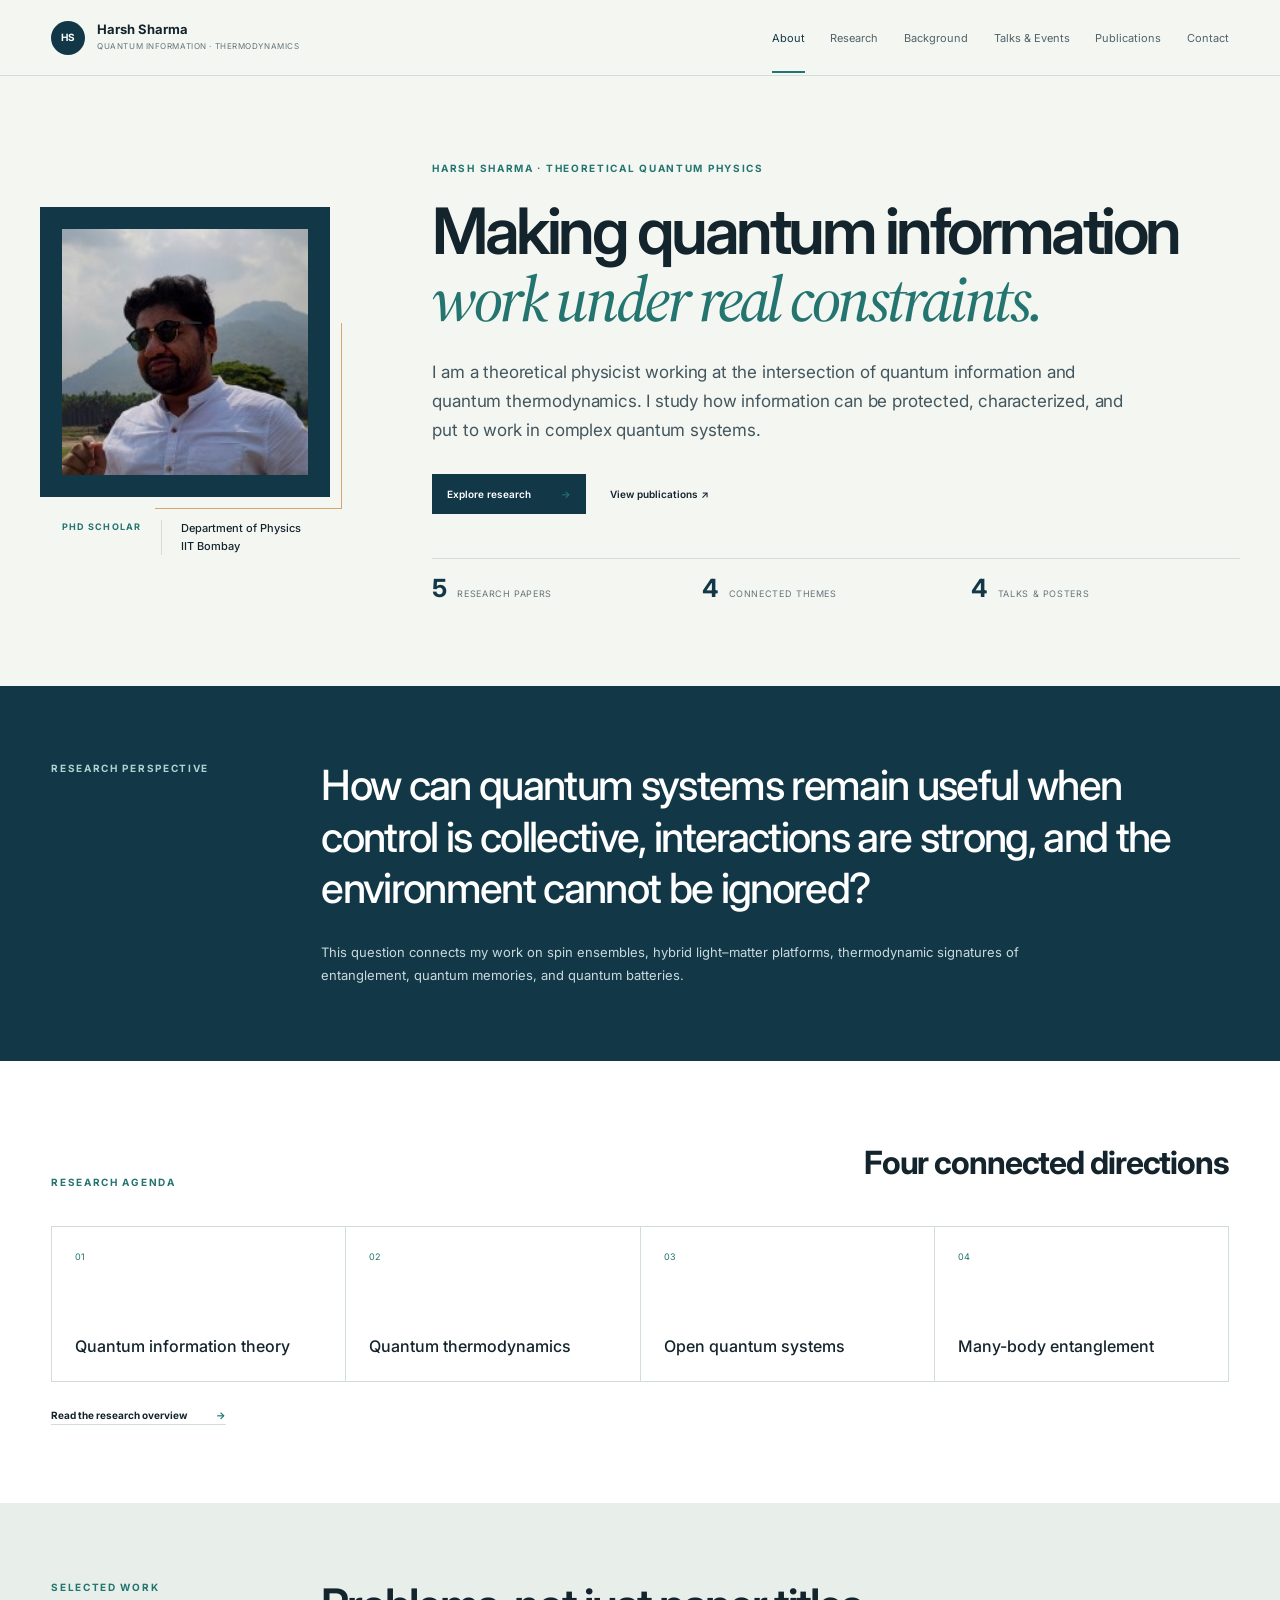
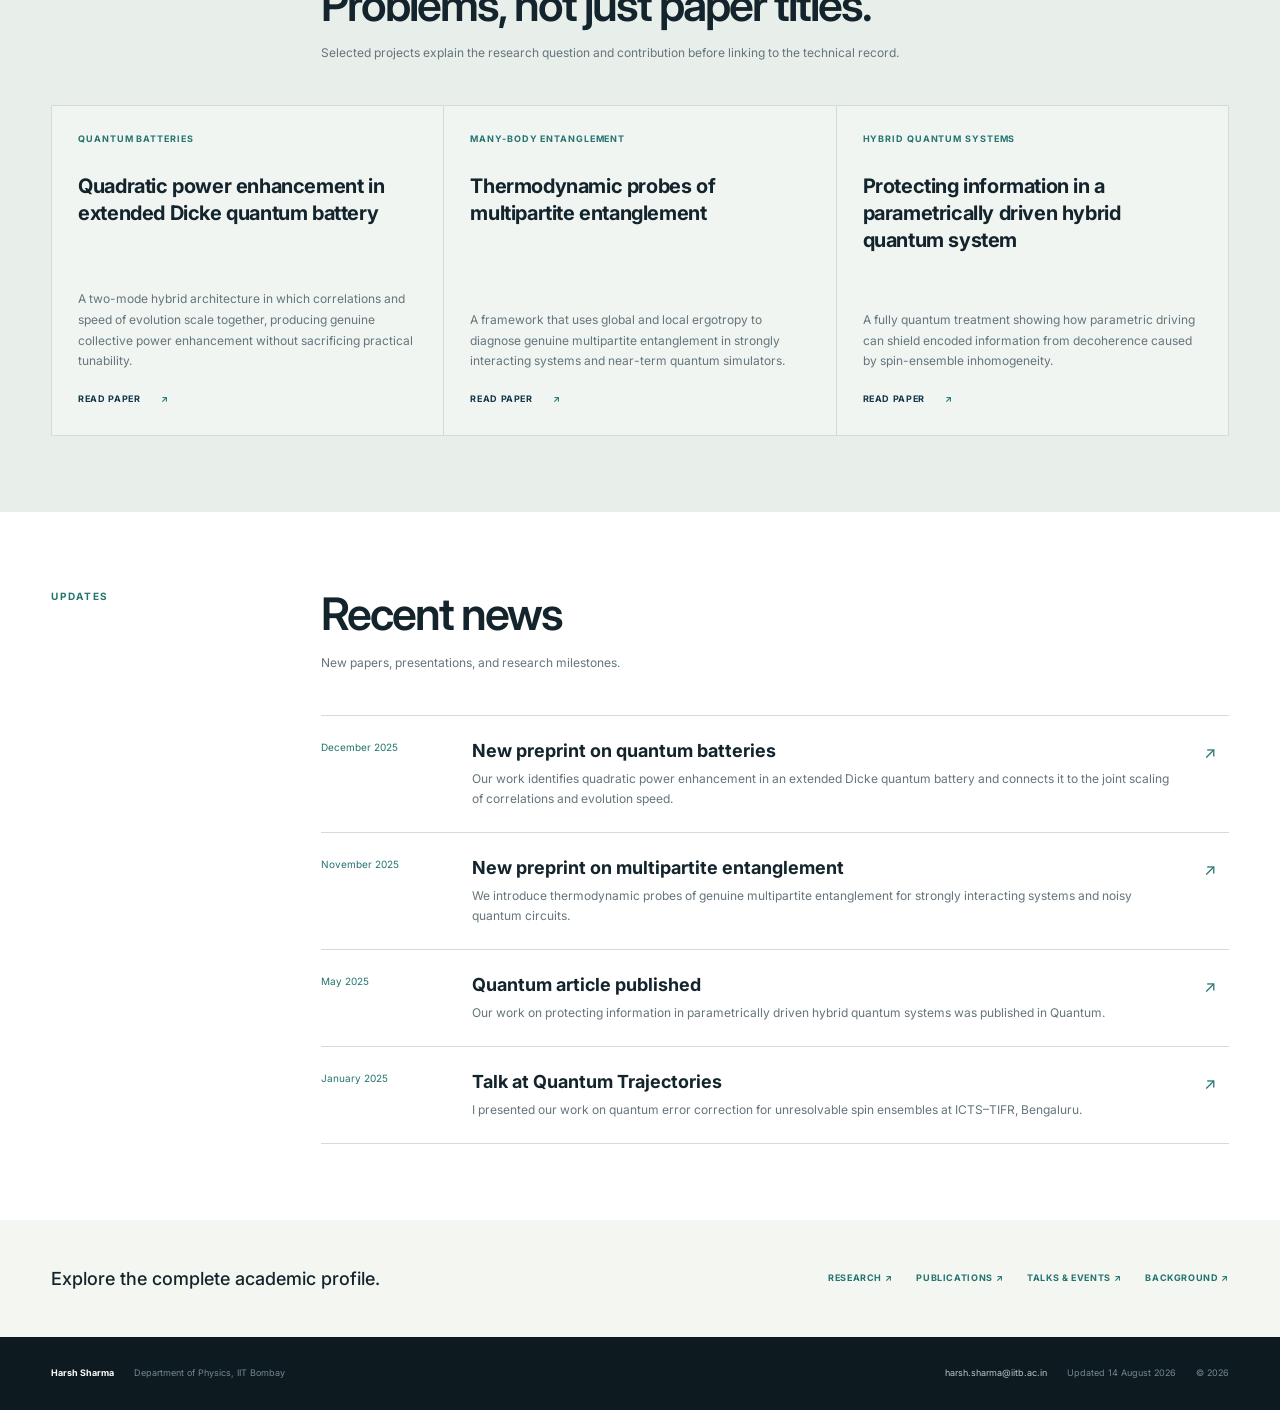
==== commit 0b260e21: "Rebuild academic portfolio with live content sync" ====
--- a/index.html
+++ b/index.html
@@ -1,11 +1,38 @@
-<!doctype html><html lang="en"><head><meta charset="utf-8"><meta name="viewport" content="width=device-width,initial-scale=1"><meta name="description" content="Harsh Sharma is a quantum information and quantum thermodynamics researcher at IIT Bombay."><meta property="og:title" content="Harsh Sharma — Quantum Researcher"><meta property="og:image" content="assets/og.png"><title>About — Harsh Sharma</title><link rel="stylesheet" href="assets/site.css?v=20260814b"></head>
+<!doctype html>
+<html lang="en">
+<head>
+  <meta charset="utf-8">
+  <meta name="viewport" content="width=device-width,initial-scale=1">
+  <meta name="description" content="Harsh Sharma is a theoretical quantum information and quantum thermodynamics researcher at IIT Bombay.">
+  <link rel="canonical" href="https://harshsharma-q.github.io/portfolio/">
+  <meta property="og:type" content="profile">
+  <meta property="og:title" content="Harsh Sharma — Quantum Information Researcher">
+  <meta property="og:description" content="Research in quantum information, thermodynamics, open systems, and many-body entanglement.">
+  <meta property="og:url" content="https://harshsharma-q.github.io/portfolio/">
+  <meta property="og:image" content="https://harshsharma-q.github.io/portfolio/assets/og.png">
+  <meta name="twitter:card" content="summary_large_image">
+  <title>Harsh Sharma — Quantum Information Researcher</title>
+  <link rel="icon" href="assets/harsh-sharma.jpg" type="image/jpeg">
+  <link rel="stylesheet" href="assets/site.css?v=20260814c">
+</head>
 <body data-page="about"><header id="site-header"></header><main>
-<section class="about-hero">
-  <div class="about-identity"><p class="eyebrow">Harsh Sharma · Quantum researcher</p><h1>Quantum information<br>for systems that<br><em>live in the real world.</em></h1></div>
-  <aside class="about-intro"><span class="status-dot">Research profile</span><p data-introduction></p><p class="role" data-role></p><div class="hero-actions"><a class="primary-link" href="publications.html">View publications <span>→</span></a><a href="contact.html">Discuss research ↗</a></div></aside>
-</section>
-<section class="about-statement"><p class="eyebrow">Research perspective</p><div><blockquote data-perspective></blockquote><p data-perspective-note></p></div></section>
-<section class="focus-section"><div class="focus-heading"><p class="eyebrow">Current focus</p><h2>Four connected directions</h2></div><div class="focus-grid" id="focus-grid"></div></section>
-<section class="updates"><div class="section-heading"><p class="eyebrow">Updates</p><div><h2>Recent news</h2><p>New papers, presentations, and research milestones.</p></div></div><div class="update-list" id="updates-list"></div></section>
-<section class="page-cta"><p>Explore the complete academic profile.</p><div><a href="publications.html">Publications ↗</a><a href="activities.html">Talks & Events ↗</a><a href="background.html">Background ↗</a></div></section>
-</main><footer id="site-footer"></footer><script src="assets/content.js?v=20260814b"></script><script src="assets/publications.js?v=20260814b"></script><script src="assets/site.js?v=20260814b"></script></body></html>
+  <section class="profile-hero">
+    <figure class="portrait-card">
+      <div><img data-photo width="200" height="200"></div>
+      <figcaption><span>PhD Scholar</span><strong>Department of Physics<br>IIT Bombay</strong></figcaption>
+    </figure>
+    <div class="profile-copy">
+      <p class="eyebrow">Harsh Sharma · Theoretical quantum physics</p>
+      <h1>Making quantum information <em>work under real constraints.</em></h1>
+      <p class="profile-lead" data-introduction></p>
+      <div class="hero-actions"><a class="primary-link" href="research.html">Explore research <span>→</span></a><a href="publications.html">View publications ↗</a></div>
+      <div class="profile-stats" id="profile-stats" aria-label="Academic profile at a glance"></div>
+    </div>
+  </section>
+  <section class="about-statement"><p class="eyebrow">Research perspective</p><div><blockquote data-perspective></blockquote><p data-perspective-note></p></div></section>
+  <section class="focus-section"><div class="focus-heading"><p class="eyebrow">Research agenda</p><h2>Four connected directions</h2></div><div class="focus-grid" id="focus-grid"></div><a class="section-link" href="research.html">Read the research overview <span>→</span></a></section>
+  <section class="selected-section"><div class="section-heading"><p class="eyebrow">Selected work</p><div><h2>Problems, not just paper titles.</h2><p>Selected projects explain the research question and contribution before linking to the technical record.</p></div></div><div class="project-grid" id="selected-research"></div></section>
+  <section class="updates"><div class="section-heading"><p class="eyebrow">Updates</p><div><h2>Recent news</h2><p>New papers, presentations, and research milestones.</p></div></div><div class="update-list" id="updates-list"></div></section>
+  <section class="page-cta"><p>Explore the complete academic profile.</p><div><a href="research.html">Research ↗</a><a href="publications.html">Publications ↗</a><a href="activities.html">Talks & Events ↗</a><a href="background.html">Background ↗</a></div></section>
+</main><footer id="site-footer"></footer><script src="assets/content.js?v=20260814c"></script><script src="assets/sheet-config.js?v=20260814c"></script><script src="assets/publications.js?v=20260814c"></script><script src="assets/site.js?v=20260814c"></script></body>
+</html>
--- a/assets/site.css
+++ b/assets/site.css
@@ -1,23 +1,287 @@
 @import url('https://fonts.googleapis.com/css2?family=Inter:wght@400;500;600;700&family=Source+Serif+4:ital,wght@1,500&display=swap');
-:root{--ink:#17252c;--navy:#153d52;--teal:#27746f;--paper:#f6f7f4;--white:#fff;--soft:#eaf0ed;--muted:#66757b;--line:#d5ddda;--max:1180px;--gutter:clamp(22px,4vw,56px);--sans:"Inter",Arial,sans-serif;--serif:"Source Serif 4",Georgia,serif}
-*{box-sizing:border-box}html{scroll-behavior:smooth}body{margin:0;background:var(--paper);color:var(--ink);font-family:var(--sans);font-size:15px;line-height:1.6;-webkit-font-smoothing:antialiased}a{color:inherit;text-decoration:none}em{font-family:var(--serif);font-weight:500;color:var(--teal)}
-#site-header{height:72px;padding:0 max(var(--gutter),calc((100vw - var(--max))/2));display:flex;align-items:center;justify-content:space-between;border-bottom:1px solid var(--line);background:rgba(246,247,244,.96);backdrop-filter:blur(12px);position:sticky;top:0;z-index:10}.brand{display:flex;align-items:center;gap:12px}.brand strong{font-size:15px}.brand small{padding-left:12px;border-left:1px solid var(--line);font-size:9px;text-transform:uppercase;letter-spacing:.1em;color:var(--muted)}#site-header nav{display:flex;gap:30px}#site-header nav a{font-size:12px;padding:24px 0 22px;color:#536269;border-bottom:2px solid transparent}#site-header nav a:hover,#site-header nav a[aria-current=page]{color:var(--navy);border-color:var(--teal)}.menu-button{display:none;background:none;border:1px solid var(--line);padding:7px 10px;font:600 10px var(--sans);text-transform:uppercase}
-.eyebrow{margin:0;font-size:10px;text-transform:uppercase;letter-spacing:.16em;color:var(--teal);font-weight:700}.home-hero{max-width:var(--max);min-height:500px;margin:auto;padding:86px 0 72px;display:grid;grid-template-columns:minmax(0,1.05fr) minmax(360px,.75fr);gap:90px;align-items:center}.home-hero:after{display:none}.home-hero h1{font:600 clamp(54px,5.5vw,78px)/1.02 var(--sans);letter-spacing:-.055em;margin:22px 0 0}.home-hero h1 br{display:none}.home-hero h1 span{color:var(--teal)}.intro>p:first-child{font-size:19px;line-height:1.55;margin:0;letter-spacing:-.015em}.intro .role{font-size:12px;color:var(--muted);margin:22px 0}.arrow-link{display:inline-flex;align-items:center;gap:24px;border-bottom:1px solid;padding-bottom:6px;font-size:11px;font-weight:600}.arrow-link span{color:var(--teal)}
-.research-summary,.updates,.page-cta,.split-section,.listing-section{padding-left:max(var(--gutter),calc((100vw - var(--max))/2));padding-right:max(var(--gutter),calc((100vw - var(--max))/2))}.research-summary{padding-top:72px;padding-bottom:72px;background:var(--navy);color:white}.section-heading{display:grid;grid-template-columns:210px 1fr;gap:50px}.section-heading h2{font:500 clamp(34px,3.5vw,50px)/1.18 var(--sans);letter-spacing:-.04em;margin:0;max-width:820px}.research-summary .eyebrow{color:#9fd0cb}.research-grid{display:grid;grid-template-columns:210px 1fr;gap:50px;margin-top:38px}.research-grid>p{grid-column:2;font-size:14px;line-height:1.75;color:#cad9dd;max-width:680px;margin:0}.research-grid #interests{grid-column:2;display:flex;flex-wrap:wrap;gap:8px;margin-top:4px}.research-grid span{font-size:10px;border:1px solid rgba(255,255,255,.3);border-radius:3px;padding:7px 11px}.updates{padding-top:72px;padding-bottom:72px;background:var(--white)}.update-list{margin:40px 0 0 260px;border-top:1px solid var(--line)}.update-list article{display:grid;grid-template-columns:120px 1fr 24px;gap:25px;padding:22px 0;border-bottom:1px solid var(--line)}.update-list time{font-size:10px;color:var(--teal)}.update-list h3{font-size:18px;line-height:1.35;margin:0 0 6px}.update-list p{font-size:12px;line-height:1.65;color:var(--muted);margin:0}.update-list>a{color:var(--teal)}.page-cta{padding-top:42px;padding-bottom:42px;display:flex;justify-content:space-between;gap:40px;align-items:center}.page-cta>p{font-size:18px;font-weight:500;margin:0}.page-cta>div{display:flex;gap:24px;font-size:10px;text-transform:uppercase;letter-spacing:.06em;color:var(--navy)}
-.page-hero{padding:62px max(var(--gutter),calc((100vw - var(--max))/2)) 66px;background:var(--navy);color:white}.page-hero .eyebrow{color:#9fd0cb}.page-hero h1{font:600 clamp(48px,5vw,68px)/1.05 var(--sans);letter-spacing:-.05em;margin:28px 0 20px}.page-hero h1 br{display:none}.page-hero h1 em{color:#b8ded9}.page-hero>p:last-child{max-width:650px;color:#cad9dd;font-size:14px;line-height:1.7;margin:0}.split-section,.listing-section{padding-top:64px;padding-bottom:64px;display:grid;grid-template-columns:250px 1fr;gap:60px}.split-section h2,.listing-intro h2{font:600 32px/1.15 var(--sans);letter-spacing:-.035em;margin:15px 0}.tinted{background:var(--soft)}.timeline{border-top:1px solid var(--line)}.timeline article{display:grid;grid-template-columns:100px 1fr;gap:22px;padding:22px 0;border-bottom:1px solid var(--line)}.timeline time{font-size:10px;color:var(--teal);text-transform:uppercase}.timeline h3{font-size:17px;line-height:1.35;margin:0}.timeline p,.timeline small{display:block;font-size:12px;color:var(--muted);line-height:1.5;margin:5px 0 0}.listing-intro{align-self:start;position:sticky;top:105px}.listing-intro>p:not(.eyebrow){font-size:12px;line-height:1.7;color:var(--muted);max-width:250px}.listing-intro .arrow-link{margin-top:18px}
-.activity-list,.publication-list{border-top:1px solid var(--line)}.activity{display:grid;grid-template-columns:76px 1fr 105px;gap:22px;padding:22px 0;border-bottom:1px solid var(--line)}.activity-meta{display:flex;flex-direction:column;gap:6px}.activity-meta time{font-size:11px;color:var(--teal);font-weight:600}.activity-meta span{font-size:9px;text-transform:uppercase;color:var(--muted)}.activity h3{font-size:18px;line-height:1.35;margin:0 0 4px}.activity p{font-size:11px;color:var(--muted);margin:0}.activity strong{display:block;font-size:12px;font-weight:500;line-height:1.5;margin-top:8px}.activity-links{display:flex;flex-direction:column;align-items:flex-end;gap:8px;font-size:9px;text-transform:uppercase}.activity-links a{border-bottom:1px solid var(--line)}.activity-links .video{color:var(--teal);font-weight:700}.publication{display:grid;grid-template-columns:38px 1fr;gap:18px;padding:24px 0;border-bottom:1px solid var(--line)}.publication>span{font-size:10px;color:#929a9c}.publication p{font-size:9px;text-transform:uppercase;letter-spacing:.07em;color:var(--teal);margin:0}.publication-status b{color:var(--navy);font-weight:700}.publication h3{font-size:20px;line-height:1.35;letter-spacing:-.015em;margin:8px 0}.publication small{font-size:11px;color:var(--muted)}.publication>div>div{display:flex;gap:18px;margin-top:14px;flex-wrap:wrap}.publication a{font-size:9px;text-transform:uppercase;color:var(--navy);font-weight:700}
-.contact-page{min-height:calc(100vh - 72px);padding:62px max(var(--gutter),calc((100vw - var(--max))/2)) 68px;background:var(--navy);color:white}.contact-page .eyebrow{color:#9fd0cb}.contact-page h1{font:600 clamp(48px,5vw,68px)/1.05 var(--sans);letter-spacing:-.05em;margin:28px 0 20px}.contact-page h1 br{display:none}.contact-page h1 em{color:#b8ded9}.contact-page>p:not(.eyebrow){max-width:650px;color:#cad9dd;line-height:1.7}.email-large{display:block;font-size:clamp(22px,2.5vw,34px);font-weight:500;border-bottom:1px solid rgba(255,255,255,.4);padding:30px 0 12px}.contact-grid{display:grid;grid-template-columns:repeat(3,1fr);gap:35px;margin-top:52px}.contact-grid>div{border-top:1px solid rgba(255,255,255,.25);padding-top:12px}.contact-grid span{font-size:9px;text-transform:uppercase;color:#9fd0cb}.contact-grid p{font-size:11px;line-height:1.7}.contact-grid p a{display:block}
-#site-footer{padding:28px max(var(--gutter),calc((100vw - var(--max))/2));background:#101b20;color:#bdc7ca;display:flex;justify-content:space-between;font-size:10px}#site-footer>div{display:flex;gap:20px}#site-footer strong{color:white}#site-footer span{color:#77868b}
-@media(max-width:1240px){.home-hero{padding-left:var(--gutter);padding-right:var(--gutter)}}
-@media(max-width:800px){#site-header{height:68px}.brand small{display:none}.menu-button{display:block}#site-header nav{display:none;position:absolute;left:0;right:0;top:68px;background:var(--paper);padding:14px var(--gutter);border-bottom:1px solid var(--line);flex-direction:column;gap:0}#site-header nav.open{display:flex}#site-header nav a{padding:9px 0}.home-hero{grid-template-columns:1fr;min-height:0;padding-top:52px;padding-bottom:52px;gap:34px}.home-hero h1{font-size:56px}.intro>p:first-child{font-size:17px}.section-heading,.research-grid,.split-section,.listing-section{grid-template-columns:1fr;gap:24px}.research-grid>p,.research-grid #interests{grid-column:1}.update-list{margin-left:0}.listing-intro{position:static}.page-cta{align-items:flex-start;flex-direction:column}.contact-grid{grid-template-columns:1fr}.page-hero h1 br,.contact-page h1 br{display:block}}
-@media(max-width:520px){.home-hero h1{font-size:48px}.research-summary,.updates,.split-section,.listing-section{padding-top:48px;padding-bottom:48px}.section-heading h2{font-size:32px}.update-list article{grid-template-columns:1fr 20px}.update-list time{grid-column:1/-1}.page-cta>div{flex-direction:column;gap:12px}.page-hero{padding-top:46px;padding-bottom:48px}.page-hero h1,.contact-page h1{font-size:46px}.timeline article{grid-template-columns:72px 1fr}.activity{grid-template-columns:56px 1fr}.activity-links{grid-column:2;align-items:flex-start;flex-direction:row}.contact-page{padding-top:46px}.contact-grid{margin-top:38px}#site-footer,#site-footer>div{flex-direction:column;gap:7px}#site-footer{gap:20px}}
-@media(prefers-reduced-motion:reduce){html{scroll-behavior:auto}}
-
-/* Refined About page */
-.about-hero{max-width:var(--max);margin:auto;padding:82px 0 76px;display:grid;grid-template-columns:minmax(0,1.35fr) minmax(340px,.65fr);gap:90px;align-items:center}.about-identity h1{font:600 clamp(48px,5.2vw,72px)/1.06 var(--sans);letter-spacing:-.055em;margin:24px 0 0}.about-identity h1 em{display:inline-block;margin-top:5px}.about-intro{background:var(--white);border:1px solid var(--line);border-top:4px solid var(--teal);padding:34px}.status-dot{display:flex;align-items:center;gap:9px;font-size:9px;text-transform:uppercase;letter-spacing:.12em;color:var(--teal);font-weight:700}.status-dot:before{content:"";width:7px;height:7px;background:var(--teal);border-radius:50%}.about-intro>p:first-of-type{font-size:17px;line-height:1.65;letter-spacing:-.012em;margin:25px 0 0}.about-intro .role{font-size:11px;line-height:1.6;color:var(--muted);padding-top:20px;margin:22px 0 0;border-top:1px solid var(--line)}.hero-actions{display:flex;align-items:center;gap:22px;margin-top:25px;font-size:10px;font-weight:600}.primary-link{display:inline-flex;justify-content:space-between;gap:24px;background:var(--navy);color:white;padding:11px 14px}.primary-link span{color:#a5d4ce}.about-statement{padding:70px max(var(--gutter),calc((100vw - var(--max))/2));background:var(--soft);display:grid;grid-template-columns:210px 1fr;gap:50px}.about-statement blockquote{font:500 clamp(28px,3.2vw,44px)/1.22 var(--sans);letter-spacing:-.04em;margin:0;max-width:850px}.about-statement>div>p{max-width:650px;color:var(--muted);font-size:13px;line-height:1.75;margin:25px 0 0}.focus-section{padding:72px max(var(--gutter),calc((100vw - var(--max))/2));background:var(--white)}.focus-heading{display:flex;justify-content:space-between;align-items:end;margin-bottom:36px}.focus-heading h2{font-size:31px;letter-spacing:-.035em;margin:0}.focus-grid{display:grid;grid-template-columns:repeat(4,1fr);border-top:1px solid var(--line);border-left:1px solid var(--line)}.focus-grid article{min-height:150px;padding:23px;border-right:1px solid var(--line);border-bottom:1px solid var(--line);display:flex;flex-direction:column;justify-content:space-between}.focus-grid span{font-size:9px;color:var(--teal)}.focus-grid h3{font-size:16px;line-height:1.4;font-weight:500;margin:30px 0 0}.updates .section-heading>div>p{font-size:12px;color:var(--muted);margin:8px 0 0}
-
-/* Refined Contact page */
-.contact-hero{max-width:var(--max);margin:auto;padding:82px 0 76px;display:grid;grid-template-columns:1fr .78fr;gap:90px;align-items:center}.contact-hero h1{font:600 clamp(48px,5vw,68px)/1.06 var(--sans);letter-spacing:-.055em;margin:24px 0 0}.contact-hero aside{background:var(--navy);color:white;padding:38px}.contact-hero aside>p{font-size:16px;line-height:1.7;color:#d1dfe2;margin:0}.contact-email{display:block;font-size:clamp(18px,2vw,25px);font-weight:500;letter-spacing:-.02em;margin:34px 0 14px;padding-bottom:12px;border-bottom:1px solid rgba(255,255,255,.35)}.contact-hero aside small{font-size:9px;line-height:1.6;text-transform:uppercase;letter-spacing:.08em;color:#9fb4ba}.contact-directory{padding:70px max(var(--gutter),calc((100vw - var(--max))/2));background:var(--white)}.directory-intro{display:flex;align-items:end;justify-content:space-between;margin-bottom:34px}.directory-intro h2{font-size:31px;letter-spacing:-.035em;margin:0}.directory-grid{display:grid;grid-template-columns:repeat(3,1fr);border-top:1px solid var(--line);border-left:1px solid var(--line)}.directory-grid article{min-height:190px;padding:25px;border-right:1px solid var(--line);border-bottom:1px solid var(--line)}.directory-grid article>span{font-size:9px;color:var(--teal)}.directory-grid h3{font-size:12px;text-transform:uppercase;letter-spacing:.07em;margin:35px 0 14px}.directory-grid p{font-size:13px;line-height:1.65;color:var(--muted);margin:0;max-width:280px}.profile-links{display:flex;flex-direction:column;gap:4px}.profile-links a{color:var(--navy);font-weight:600}.contact-note{padding:34px max(var(--gutter),calc((100vw - var(--max))/2));background:var(--navy);color:white;display:flex;justify-content:space-between;align-items:center}.contact-note p{font-size:12px;color:#c7d7db}.contact-note a{font-size:10px;font-weight:600;text-transform:uppercase}.contact-note a span{color:#9fd0cb;margin-left:20px}
-@media(max-width:1240px){.about-hero,.contact-hero{padding-left:var(--gutter);padding-right:var(--gutter)}}
-@media(max-width:850px){.about-hero,.contact-hero{grid-template-columns:1fr;gap:38px;padding-top:55px;padding-bottom:55px}.about-statement{grid-template-columns:1fr;gap:24px}.focus-grid{grid-template-columns:1fr 1fr}.directory-grid{grid-template-columns:1fr}.directory-grid article{min-height:0}.directory-intro{display:block}.directory-intro h2{margin-top:14px}.contact-note{gap:25px}}
-@media(max-width:520px){.about-identity h1,.contact-hero h1{font-size:44px}.about-intro,.contact-hero aside{padding:27px}.about-statement,.focus-section,.contact-directory{padding-top:48px;padding-bottom:48px}.about-statement blockquote{font-size:29px}.focus-heading{display:block}.focus-heading h2{margin-top:14px}.focus-grid{grid-template-columns:1fr}.focus-grid article{min-height:115px}.contact-note{align-items:flex-start;flex-direction:column}.contact-note p{margin:0}}
+
+:root {
+  --ink: #14242c;
+  --navy: #123848;
+  --teal: #24746f;
+  --teal-light: #a9d6d1;
+  --paper: #f4f6f2;
+  --white: #ffffff;
+  --soft: #e8efeb;
+  --muted: #65757b;
+  --line: #d2dcda;
+  --warm: #d9a56f;
+  --max: 1200px;
+  --gutter: clamp(22px, 4vw, 58px);
+  --sans: "Inter", Arial, sans-serif;
+  --serif: "Source Serif 4", Georgia, serif;
+}
+
+* { box-sizing: border-box; }
+html { scroll-behavior: smooth; }
+body { margin: 0; background: var(--paper); color: var(--ink); font-family: var(--sans); font-size: 16px; line-height: 1.65; -webkit-font-smoothing: antialiased; }
+a { color: inherit; text-decoration: none; }
+button { color: inherit; }
+em { color: var(--teal); font-family: var(--serif); font-weight: 500; }
+[hidden] { display: none !important; }
+.eyebrow { margin: 0; color: var(--teal); font-size: 10px; font-weight: 700; letter-spacing: .17em; text-transform: uppercase; }
+
+#site-header { position: sticky; z-index: 20; top: 0; height: 76px; padding: 0 max(var(--gutter), calc((100vw - var(--max)) / 2)); display: flex; align-items: center; justify-content: space-between; border-bottom: 1px solid var(--line); background: rgba(244, 246, 242, .96); backdrop-filter: blur(14px); }
+.brand { display: flex; align-items: center; gap: 12px; }
+.brand-mark { width: 34px; height: 34px; display: grid; place-items: center; border-radius: 50%; background: var(--navy); color: white; font-size: 10px; font-weight: 700; letter-spacing: .05em; }
+.brand > span:last-child { display: flex; flex-direction: column; }
+.brand strong { font-size: 13px; line-height: 1.2; }
+.brand small { margin-top: 3px; color: var(--muted); font-size: 8px; letter-spacing: .07em; text-transform: uppercase; }
+#site-header nav { display: flex; gap: clamp(16px, 2vw, 27px); }
+#site-header nav a { padding: 27px 0 24px; border-bottom: 2px solid transparent; color: #526268; font-size: 11px; }
+#site-header nav a:hover, #site-header nav a[aria-current="page"] { border-color: var(--teal); color: var(--navy); }
+.menu-button { display: none; padding: 8px 11px; border: 1px solid var(--line); background: transparent; font: 700 9px var(--sans); letter-spacing: .1em; text-transform: uppercase; }
+
+.profile-hero { max-width: var(--max); min-height: 610px; margin: auto; padding: 76px 0; display: grid; grid-template-columns: 290px minmax(0, 1fr); gap: clamp(65px, 8vw, 118px); align-items: center; }
+.portrait-card { margin: 0; }
+.portrait-card > div { position: relative; padding: 22px; background: var(--navy); }
+.portrait-card > div::after { position: absolute; right: -12px; bottom: -12px; width: 64%; height: 64%; border-right: 1px solid var(--warm); border-bottom: 1px solid var(--warm); content: ""; }
+.portrait-card img { position: relative; z-index: 1; display: block; width: 100%; height: auto; aspect-ratio: 1; object-fit: cover; filter: saturate(.84) contrast(1.02); }
+.portrait-card figcaption { padding: 23px 0 0 22px; display: flex; gap: 20px; align-items: start; }
+.portrait-card figcaption span { color: var(--teal); font-size: 9px; font-weight: 700; letter-spacing: .12em; text-transform: uppercase; }
+.portrait-card figcaption strong { padding-left: 19px; border-left: 1px solid var(--line); font-size: 11px; font-weight: 500; line-height: 1.55; }
+.profile-copy h1 { max-width: 820px; margin: 20px 0 26px; font: 600 clamp(48px, 5vw, 72px)/1.05 var(--sans); letter-spacing: -.055em; }
+.profile-lead { max-width: 700px; margin: 0; color: #43565e; font-size: 17px; line-height: 1.72; letter-spacing: -.01em; }
+.hero-actions { margin-top: 28px; display: flex; align-items: center; gap: 24px; font-size: 10px; font-weight: 600; }
+.primary-link { display: inline-flex; justify-content: space-between; gap: 30px; padding: 12px 15px; background: var(--navy); color: white; }
+.primary-link span, .section-link span, .collaboration-band a span, .page-cta a { color: var(--teal); }
+.profile-stats { margin-top: 44px; display: grid; grid-template-columns: repeat(3, minmax(0, 1fr)); border-top: 1px solid var(--line); }
+.profile-stats article { padding: 17px 18px 0 0; display: flex; align-items: baseline; gap: 10px; }
+.profile-stats strong { color: var(--navy); font-size: 25px; line-height: 1; }
+.profile-stats span { color: var(--muted); font-size: 9px; letter-spacing: .07em; text-transform: uppercase; }
+
+.about-statement { padding: 74px max(var(--gutter), calc((100vw - var(--max)) / 2)); display: grid; grid-template-columns: 210px 1fr; gap: 60px; background: var(--navy); color: white; }
+.about-statement .eyebrow { color: var(--teal-light); }
+.about-statement blockquote { max-width: 900px; margin: 0; font: 500 clamp(29px, 3.25vw, 45px)/1.24 var(--sans); letter-spacing: -.04em; }
+.about-statement > div > p { max-width: 700px; margin: 26px 0 0; color: #c9d9dd; font-size: 13px; line-height: 1.8; }
+.focus-section, .selected-section, .updates { padding: 76px max(var(--gutter), calc((100vw - var(--max)) / 2)); }
+.focus-section { background: var(--white); }
+.focus-heading { margin-bottom: 36px; display: flex; align-items: end; justify-content: space-between; }
+.focus-heading h2, .directory-intro h2, .theme-intro h2 { margin: 0; font-size: 32px; letter-spacing: -.035em; }
+.focus-grid { display: grid; grid-template-columns: repeat(4, 1fr); border-top: 1px solid var(--line); border-left: 1px solid var(--line); }
+.focus-grid article { min-height: 155px; padding: 23px; display: flex; flex-direction: column; justify-content: space-between; border-right: 1px solid var(--line); border-bottom: 1px solid var(--line); }
+.focus-grid span { color: var(--teal); font-size: 9px; }
+.focus-grid h3 { margin: 30px 0 0; font-size: 16px; font-weight: 500; line-height: 1.45; }
+.section-link { margin-top: 25px; display: inline-flex; gap: 28px; border-bottom: 1px solid var(--line); font-size: 10px; font-weight: 700; }
+.section-heading { display: grid; grid-template-columns: 210px 1fr; gap: 60px; }
+.section-heading h2 { max-width: 850px; margin: 0; font: 600 clamp(32px, 3.5vw, 48px)/1.2 var(--sans); letter-spacing: -.045em; }
+.section-heading > div > p { max-width: 660px; margin: 11px 0 0; color: var(--muted); font-size: 12px; }
+.selected-section { background: var(--soft); }
+.project-grid { margin-top: 42px; display: grid; grid-template-columns: repeat(3, 1fr); border-top: 1px solid var(--line); border-left: 1px solid var(--line); }
+.project-card { min-height: 330px; padding: 26px; display: flex; flex-direction: column; border-right: 1px solid var(--line); border-bottom: 1px solid var(--line); background: rgba(255, 255, 255, .35); }
+.project-card > p { margin: 0; color: var(--teal); font-size: 9px; font-weight: 700; letter-spacing: .1em; text-transform: uppercase; }
+.project-card h3 { margin: 26px 0 40px; font-size: 20px; line-height: 1.35; letter-spacing: -.02em; }
+.project-card > div { margin-top: auto; }
+.project-card > div > p { margin: 0; color: var(--muted); font-size: 12px; line-height: 1.72; }
+.project-card a { margin-top: 20px; display: inline-flex; gap: 20px; color: var(--navy); font-size: 9px; font-weight: 700; letter-spacing: .07em; text-transform: uppercase; }
+.project-card a span { color: var(--teal); }
+.updates { background: var(--white); }
+.update-list { margin: 42px 0 0 270px; border-top: 1px solid var(--line); }
+.update-list article { padding: 23px 0; display: grid; grid-template-columns: 125px 1fr 25px; gap: 26px; border-bottom: 1px solid var(--line); }
+.update-list time { color: var(--teal); font-size: 10px; }
+.update-list h3 { margin: 0 0 6px; font-size: 18px; line-height: 1.35; }
+.update-list p { margin: 0; color: var(--muted); font-size: 12px; line-height: 1.65; }
+.update-list > article > a { color: var(--teal); }
+.page-cta { padding: 44px max(var(--gutter), calc((100vw - var(--max)) / 2)); display: flex; align-items: center; justify-content: space-between; gap: 38px; }
+.page-cta > p { margin: 0; font-size: 18px; font-weight: 500; }
+.page-cta > div { display: flex; flex-wrap: wrap; gap: 24px; font-size: 9px; font-weight: 700; letter-spacing: .07em; text-transform: uppercase; }
+
+.page-hero { padding: 70px max(var(--gutter), calc((100vw - var(--max)) / 2)) 72px; background: var(--navy); color: white; }
+.page-hero .eyebrow { color: var(--teal-light); }
+.page-hero h1 { max-width: 980px; margin: 26px 0 22px; font: 600 clamp(48px, 5.3vw, 72px)/1.05 var(--sans); letter-spacing: -.055em; }
+.page-hero h1 em { color: #c0e1dd; }
+.page-hero > p:last-child { max-width: 720px; margin: 0; color: #cbdadd; font-size: 14px; line-height: 1.75; }
+.split-section, .listing-section { padding: 70px max(var(--gutter), calc((100vw - var(--max)) / 2)); display: grid; grid-template-columns: 250px 1fr; gap: 70px; }
+.split-section h2, .listing-intro h2 { margin: 14px 0; font-size: 31px; line-height: 1.2; letter-spacing: -.035em; }
+.section-note, .listing-intro > p:not(.eyebrow) { max-width: 255px; margin: 0; color: var(--muted); font-size: 12px; line-height: 1.75; }
+.tinted { background: var(--soft); }
+.timeline { border-top: 1px solid var(--line); }
+.timeline article { padding: 24px 0; display: grid; grid-template-columns: 120px 1fr; gap: 25px; border-bottom: 1px solid var(--line); }
+.timeline time { color: var(--teal); font-size: 10px; font-weight: 600; text-transform: uppercase; }
+.timeline h3 { margin: 0; font-size: 18px; line-height: 1.35; }
+.timeline p, .timeline small { display: block; margin: 5px 0 0; color: var(--muted); font-size: 12px; line-height: 1.6; }
+.compact-timeline article { padding: 19px 0; }
+.profile-affiliation { padding: 40px max(var(--gutter), calc((100vw - var(--max)) / 2)); background: var(--navy); color: #cfdddf; }
+.profile-affiliation p { max-width: var(--max); margin: 0 auto; font-size: 12px; }
+.profile-affiliation a { color: white; font-weight: 600; }
+
+.research-hero h1 { max-width: 1020px; }
+.research-statement { padding: 76px max(var(--gutter), calc((100vw - var(--max)) / 2)); display: grid; grid-template-columns: 180px 1fr 250px; gap: 55px; background: var(--white); }
+.research-statement h2 { margin: -5px 0 22px; font-size: 34px; line-height: 1.2; letter-spacing: -.04em; }
+.research-statement > div > p { max-width: 680px; margin: 0 0 17px; color: #44575e; font-size: 14px; line-height: 1.8; }
+.research-statement aside { padding: 23px; border-top: 3px solid var(--teal); background: var(--soft); }
+.research-statement aside span { color: var(--teal); font-size: 9px; font-weight: 700; letter-spacing: .1em; text-transform: uppercase; }
+.research-statement aside p { margin: 14px 0 0; padding-top: 14px; border-top: 1px solid var(--line); font-size: 11px; }
+.theme-section { padding: 76px max(var(--gutter), calc((100vw - var(--max)) / 2)); }
+.theme-intro { margin-bottom: 40px; display: flex; align-items: end; justify-content: space-between; gap: 40px; }
+.theme-list { border-top: 1px solid var(--line); }
+.theme-card { padding: 38px 0; display: grid; grid-template-columns: 75px 1fr; gap: 35px; border-bottom: 1px solid var(--line); }
+.theme-card > span { color: var(--teal); font-size: 11px; }
+.theme-card > div { display: grid; grid-template-columns: minmax(280px, .8fr) minmax(350px, 1fr); column-gap: 65px; }
+.theme-card > div > p:first-child { grid-column: 1; margin: 0 0 10px; color: var(--teal); font-size: 9px; font-weight: 700; letter-spacing: .1em; text-transform: uppercase; }
+.theme-card h2 { grid-column: 1; grid-row: 2 / 5; margin: 0; font-size: 25px; line-height: 1.25; letter-spacing: -.03em; }
+.theme-card > div > p:nth-of-type(2) { grid-column: 2; grid-row: 1 / 3; margin: 0; color: #495d64; font-size: 13px; line-height: 1.8; }
+.theme-card small { grid-column: 2; margin-top: 18px; color: var(--muted); font-size: 9px; letter-spacing: .04em; }
+.theme-card a { grid-column: 2; margin-top: 17px; color: var(--navy); font-size: 9px; font-weight: 700; text-transform: uppercase; }
+.research-outputs .project-grid { grid-template-columns: repeat(2, 1fr); }
+.collaboration-band { padding: 58px max(var(--gutter), calc((100vw - var(--max)) / 2)); display: grid; grid-template-columns: 1fr 1fr auto; gap: 55px; align-items: center; background: var(--navy); color: white; }
+.collaboration-band .eyebrow { color: var(--teal-light); }
+.collaboration-band h2 { margin: 10px 0 0; font-size: 28px; letter-spacing: -.03em; }
+.collaboration-band > p { margin: 0; color: #cadadd; font-size: 12px; line-height: 1.75; }
+.collaboration-band a { display: flex; gap: 22px; white-space: nowrap; font-size: 10px; font-weight: 700; }
+
+.video-feature { padding: 58px max(var(--gutter), calc((100vw - var(--max)) / 2)); background: var(--white); }
+.video-card { max-width: var(--max); margin: auto; display: grid; grid-template-columns: minmax(300px, .8fr) 1fr; background: var(--navy); color: white; overflow: hidden; position: relative; }
+.video-card > img { width: 100%; height: 100%; min-height: 300px; display: block; object-fit: cover; opacity: .82; }
+.video-card > div { padding: 48px; align-self: center; }
+.video-card p { margin: 0 0 18px; color: var(--teal-light); font-size: 9px; font-weight: 700; letter-spacing: .12em; text-transform: uppercase; }
+.video-card h2 { max-width: 580px; margin: 0 0 30px; font-size: 32px; line-height: 1.25; letter-spacing: -.035em; }
+.video-card > div > span { font-size: 10px; font-weight: 700; }
+.play-button { position: absolute; left: calc(40% - 31px); top: calc(50% - 31px); width: 62px; height: 62px; display: grid; place-items: center; border-radius: 50%; background: var(--warm); color: var(--navy); }
+.listing-intro { position: sticky; top: 105px; align-self: start; }
+.listing-intro small { display: block; margin-top: 22px; color: var(--muted); font-size: 9px; line-height: 1.6; }
+.event-filters { margin-top: 25px; display: flex; flex-wrap: wrap; gap: 7px; }
+.event-filters button { padding: 7px 10px; border: 1px solid var(--line); background: transparent; font: 600 8px var(--sans); letter-spacing: .05em; text-transform: uppercase; cursor: pointer; }
+.event-filters button[aria-pressed="true"] { border-color: var(--navy); background: var(--navy); color: white; }
+.activity-list, .publication-list { border-top: 1px solid var(--line); }
+.activity { padding: 24px 0; display: grid; grid-template-columns: 82px 1fr 120px; gap: 24px; border-bottom: 1px solid var(--line); }
+.activity-meta { display: flex; flex-direction: column; gap: 7px; }
+.activity-meta time { color: var(--teal); font-size: 11px; font-weight: 600; }
+.activity-meta span { color: var(--muted); font-size: 8px; letter-spacing: .08em; text-transform: uppercase; }
+.activity h3 { margin: 0 0 4px; font-size: 18px; line-height: 1.35; }
+.activity p { margin: 0; color: var(--muted); font-size: 11px; }
+.activity strong { margin-top: 8px; display: block; font-size: 12px; font-weight: 500; line-height: 1.5; }
+.activity-links { display: flex; flex-direction: column; align-items: flex-end; gap: 8px; font-size: 8px; font-weight: 600; letter-spacing: .04em; text-transform: uppercase; }
+.activity-links a { border-bottom: 1px solid var(--line); }
+.activity-links .video { color: var(--teal); font-weight: 700; }
+
+.publication-source { padding: 28px max(var(--gutter), calc((100vw - var(--max)) / 2)); display: flex; justify-content: space-between; gap: 50px; align-items: center; background: var(--soft); }
+.publication-source > div:first-child { display: flex; gap: 35px; align-items: baseline; }
+.publication-source > div:first-child > p:last-child { max-width: 650px; margin: 0; color: var(--muted); font-size: 11px; }
+.publication-source > div:last-child { display: flex; gap: 18px; white-space: nowrap; color: var(--navy); font-size: 9px; font-weight: 700; text-transform: uppercase; }
+.publication { padding: 27px 0; display: grid; grid-template-columns: 40px 1fr; gap: 20px; border-bottom: 1px solid var(--line); }
+.publication > span { color: #919c9f; font-size: 9px; }
+.publication-status { margin: 0; color: var(--teal); font-size: 8px; letter-spacing: .08em; text-transform: uppercase; }
+.publication-status b { color: var(--navy); }
+.publication h3 { margin: 8px 0; font-size: 20px; line-height: 1.36; letter-spacing: -.015em; }
+.publication small { color: var(--muted); font-size: 11px; }
+.author-self { color: var(--ink); font-weight: 700; }
+.publication > div > div { margin-top: 15px; display: flex; flex-wrap: wrap; gap: 17px; align-items: center; }
+.publication a, .bibtex-button { padding: 0; border: 0; background: transparent; color: var(--navy); font: 700 8px var(--sans); letter-spacing: .05em; text-transform: uppercase; cursor: pointer; }
+.bibtex-button { border-bottom: 1px solid var(--line); }
+
+.contact-hero { max-width: var(--max); margin: auto; padding: 78px 0; display: grid; grid-template-columns: 1fr .8fr; gap: 90px; align-items: center; }
+.contact-hero h1 { margin: 22px 0 0; font: 600 clamp(48px, 5vw, 68px)/1.06 var(--sans); letter-spacing: -.055em; }
+.contact-intro { max-width: 500px; margin-top: 28px; color: var(--muted); font-size: 13px; }
+.contact-hero aside { padding: 39px; background: var(--navy); color: white; }
+.contact-hero aside > p { margin: 0; color: #d0dee1; font-size: 15px; line-height: 1.75; }
+.contact-email { margin: 35px 0 15px; padding-bottom: 12px; display: block; border-bottom: 1px solid rgba(255, 255, 255, .35); font-size: clamp(18px, 2vw, 25px); font-weight: 500; letter-spacing: -.02em; }
+.contact-hero aside small { color: #a8bec3; font-size: 8px; letter-spacing: .08em; line-height: 1.6; text-transform: uppercase; }
+.contact-directory { padding: 72px max(var(--gutter), calc((100vw - var(--max)) / 2)); background: var(--white); }
+.directory-intro { margin-bottom: 34px; display: flex; align-items: end; justify-content: space-between; }
+.directory-grid { display: grid; grid-template-columns: repeat(3, 1fr); border-top: 1px solid var(--line); border-left: 1px solid var(--line); }
+.directory-grid article { min-height: 230px; padding: 26px; border-right: 1px solid var(--line); border-bottom: 1px solid var(--line); }
+.directory-grid article > span { color: var(--teal); font-size: 9px; }
+.directory-grid h3 { margin: 36px 0 14px; font-size: 11px; letter-spacing: .08em; text-transform: uppercase; }
+.directory-grid p { max-width: 290px; margin: 0 0 9px; color: var(--muted); font-size: 12px; line-height: 1.7; }
+.directory-grid p a, .profile-links a { color: var(--navy); font-weight: 600; }
+.profile-links { display: flex; flex-direction: column; gap: 3px; }
+.contact-note { padding: 36px max(var(--gutter), calc((100vw - var(--max)) / 2)); display: flex; align-items: center; justify-content: space-between; gap: 30px; background: var(--navy); color: white; }
+.contact-note p { margin: 0; color: #c9d8db; font-size: 11px; }
+.contact-note p strong { color: white; }
+.contact-note a { display: flex; gap: 22px; font-size: 9px; font-weight: 700; letter-spacing: .06em; text-transform: uppercase; }
+.contact-note a span { color: var(--teal-light); }
+
+#site-footer { padding: 29px max(var(--gutter), calc((100vw - var(--max)) / 2)); display: flex; justify-content: space-between; gap: 35px; background: #0d1b21; color: #b9c5c8; font-size: 9px; }
+#site-footer > div { display: flex; flex-wrap: wrap; gap: 20px; }
+#site-footer strong { color: white; }
+#site-footer span { color: #75878d; }
+
+@media (max-width: 1260px) {
+  .profile-hero, .contact-hero { padding-right: var(--gutter); padding-left: var(--gutter); }
+}
+
+@media (max-width: 980px) {
+  .brand small { display: none; }
+  #site-header nav { gap: 16px; }
+  .profile-hero { min-height: 0; grid-template-columns: 235px 1fr; gap: 55px; }
+  .project-grid { grid-template-columns: repeat(2, 1fr); }
+  .project-card { min-height: 310px; }
+  .research-statement { grid-template-columns: 150px 1fr; }
+  .research-statement aside { grid-column: 2; }
+  .theme-card > div { grid-template-columns: 1fr; }
+  .theme-card h2, .theme-card > div > p:nth-of-type(2), .theme-card small, .theme-card a { grid-column: 1; grid-row: auto; }
+  .theme-card > div > p:nth-of-type(2) { margin-top: 18px; }
+  .collaboration-band { grid-template-columns: 1fr 1fr; }
+  .collaboration-band a { grid-column: 2; }
+}
+
+@media (max-width: 800px) {
+  #site-header { height: 68px; }
+  .menu-button { display: block; }
+  #site-header nav { position: absolute; top: 68px; right: 0; left: 0; padding: 14px var(--gutter); display: none; flex-direction: column; gap: 0; border-bottom: 1px solid var(--line); background: var(--paper); }
+  #site-header nav.open { display: flex; }
+  #site-header nav a { padding: 9px 0; }
+  .profile-hero { padding-top: 55px; padding-bottom: 55px; grid-template-columns: 190px 1fr; gap: 38px; align-items: start; }
+  .profile-copy h1 { font-size: 48px; }
+  .profile-lead { font-size: 15px; }
+  .profile-stats { grid-template-columns: 1fr; }
+  .profile-stats article { padding-top: 12px; }
+  .about-statement, .section-heading, .split-section, .listing-section { grid-template-columns: 1fr; gap: 28px; }
+  .focus-grid { grid-template-columns: repeat(2, 1fr); }
+  .update-list { margin-left: 0; }
+  .listing-intro { position: static; }
+  .research-statement { grid-template-columns: 1fr; gap: 28px; }
+  .research-statement aside { grid-column: 1; }
+  .theme-intro { display: block; }
+  .theme-intro h2 { margin-top: 13px; }
+  .collaboration-band { grid-template-columns: 1fr; }
+  .collaboration-band a { grid-column: 1; }
+  .video-card { grid-template-columns: 1fr; }
+  .video-card > img { min-height: 240px; }
+  .play-button { top: 100px; left: calc(50% - 31px); }
+  .publication-source { align-items: flex-start; flex-direction: column; }
+  .publication-source > div:first-child { align-items: flex-start; flex-direction: column; gap: 10px; }
+  .contact-hero { padding-top: 55px; padding-bottom: 55px; grid-template-columns: 1fr; gap: 38px; }
+  .directory-grid { grid-template-columns: 1fr; }
+  .directory-grid article { min-height: 0; }
+}
+
+@media (max-width: 580px) {
+  body { font-size: 15px; }
+  .brand-mark { width: 30px; height: 30px; }
+  .profile-hero { padding-top: 42px; grid-template-columns: 1fr; }
+  .portrait-card { max-width: 225px; }
+  .profile-copy h1 { font-size: 44px; }
+  .hero-actions { align-items: flex-start; flex-direction: column; gap: 15px; }
+  .about-statement, .focus-section, .selected-section, .updates, .split-section, .listing-section, .research-statement, .theme-section, .video-feature, .contact-directory { padding-top: 50px; padding-bottom: 50px; }
+  .about-statement blockquote { font-size: 28px; }
+  .focus-heading, .directory-intro { display: block; }
+  .focus-heading h2, .directory-intro h2 { margin-top: 13px; }
+  .focus-grid, .project-grid, .research-outputs .project-grid { grid-template-columns: 1fr; }
+  .focus-grid article { min-height: 120px; }
+  .project-card { min-height: 0; }
+  .update-list article { grid-template-columns: 1fr 20px; }
+  .update-list time { grid-column: 1 / -1; }
+  .page-cta { align-items: flex-start; flex-direction: column; }
+  .page-hero { padding-top: 48px; padding-bottom: 50px; }
+  .page-hero h1, .contact-hero h1 { font-size: 44px; }
+  .timeline article { grid-template-columns: 85px 1fr; gap: 18px; }
+  .theme-card { grid-template-columns: 35px 1fr; gap: 15px; }
+  .video-card > div { padding: 30px; }
+  .video-card h2 { font-size: 25px; }
+  .activity { grid-template-columns: 60px 1fr; }
+  .activity-links { grid-column: 2; align-items: flex-start; flex-direction: row; flex-wrap: wrap; }
+  .publication-source > div:last-child { flex-wrap: wrap; }
+  .contact-hero aside { padding: 29px; }
+  .contact-note { align-items: flex-start; flex-direction: column; }
+  #site-footer { flex-direction: column; gap: 18px; }
+  #site-footer > div { gap: 8px 18px; }
+}
+
+@media (prefers-reduced-motion: reduce) { html { scroll-behavior: auto; } }
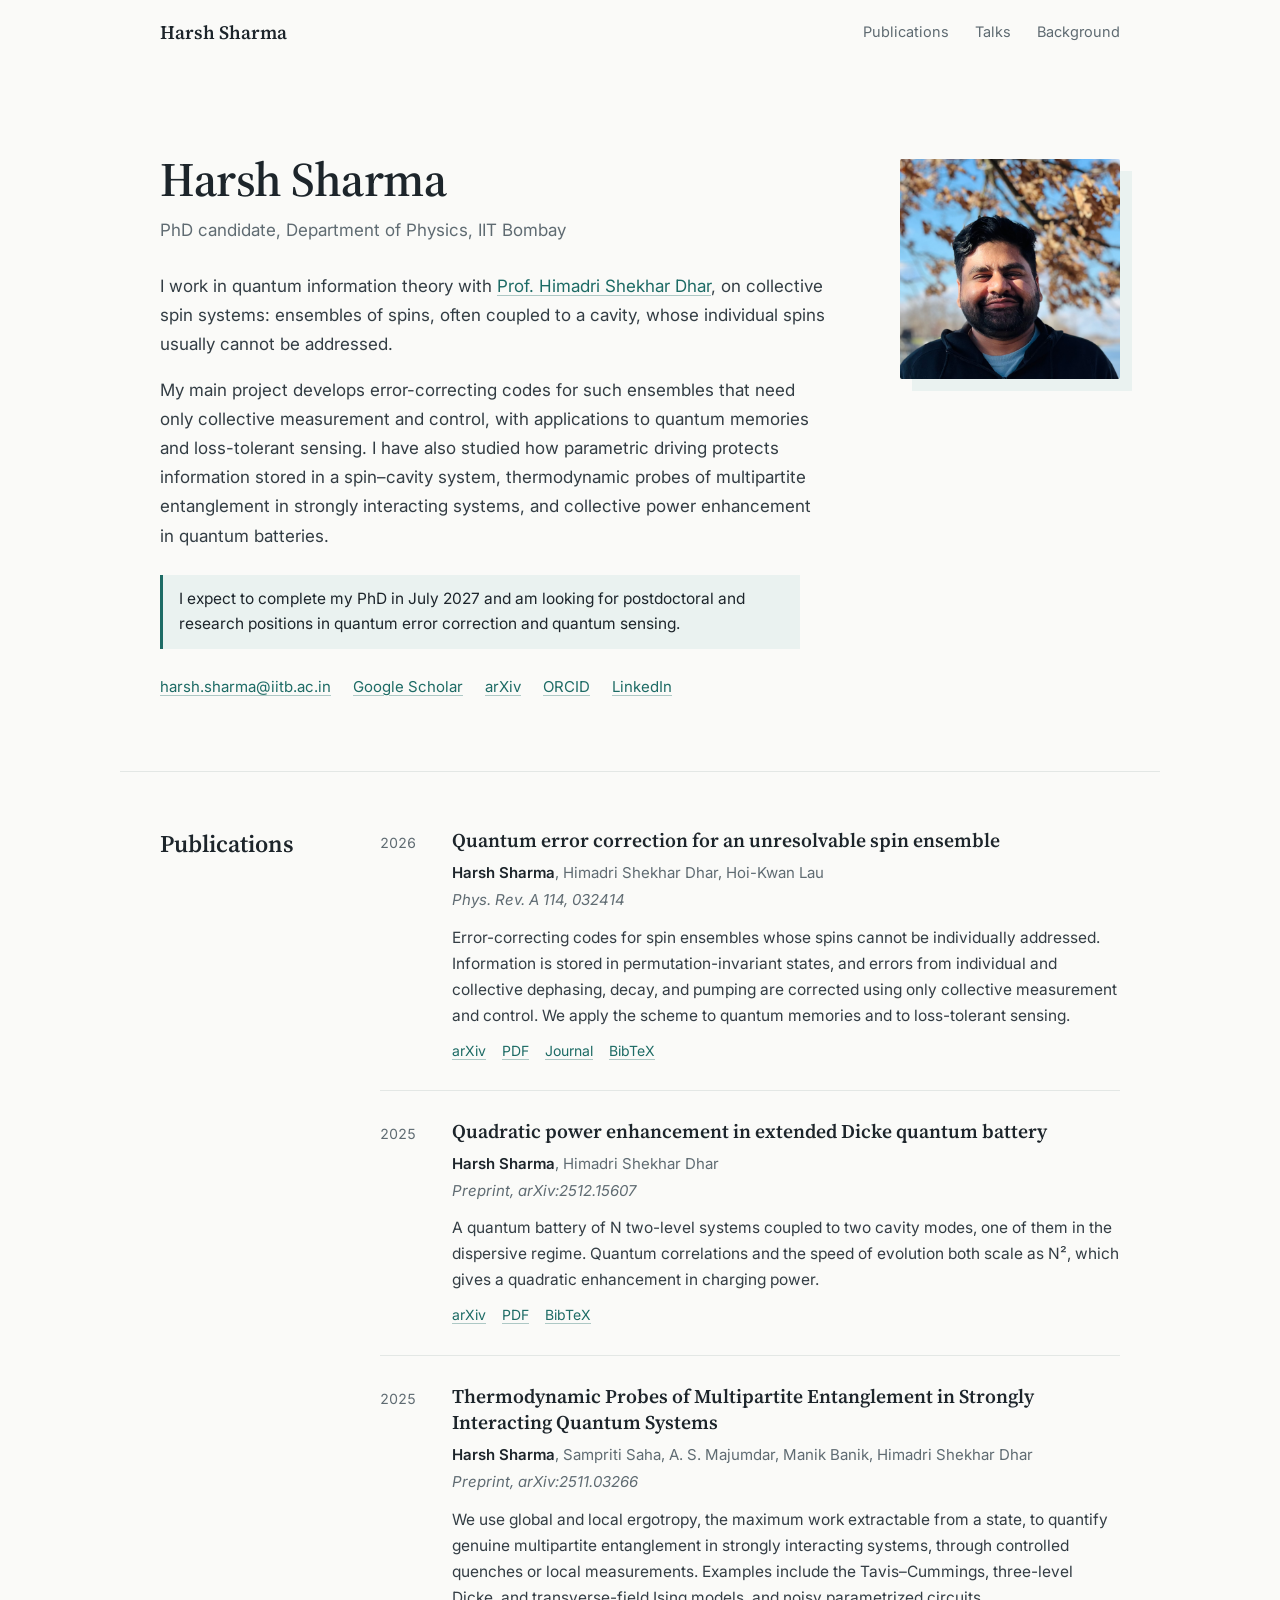
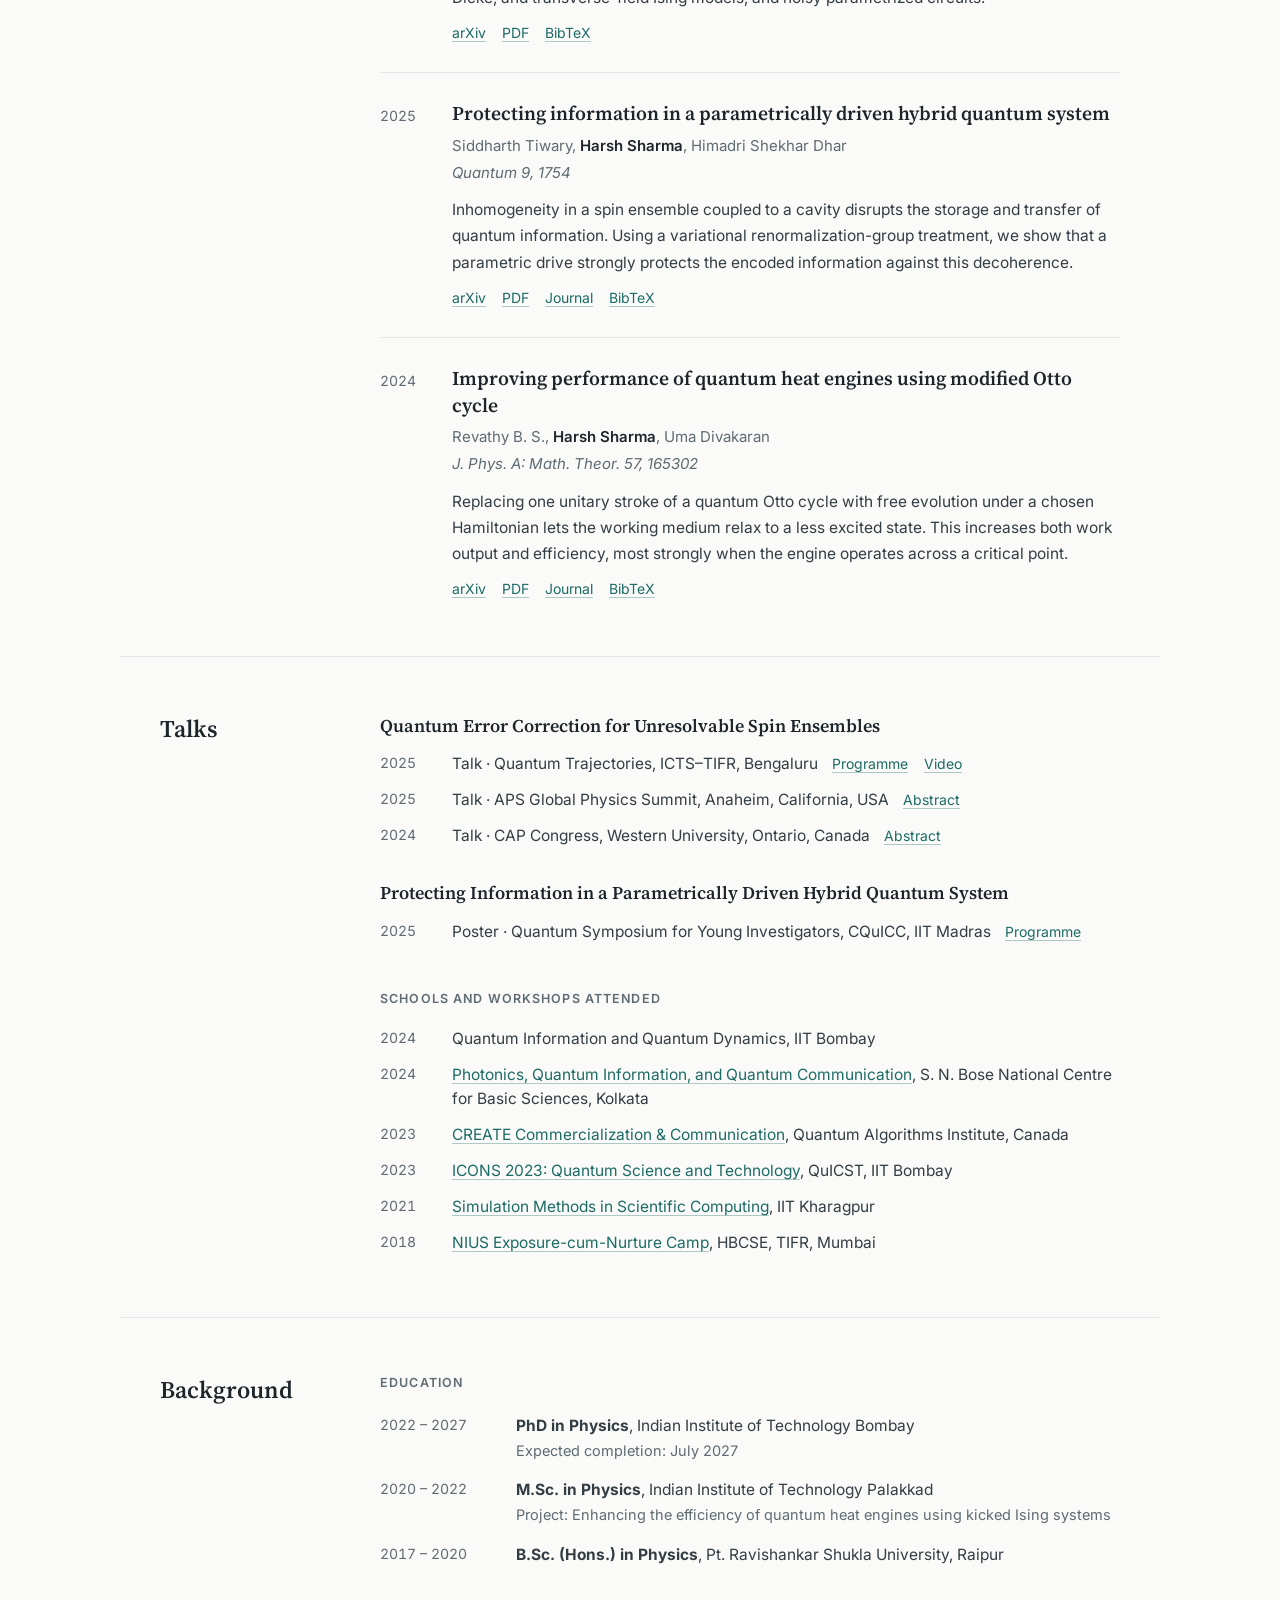
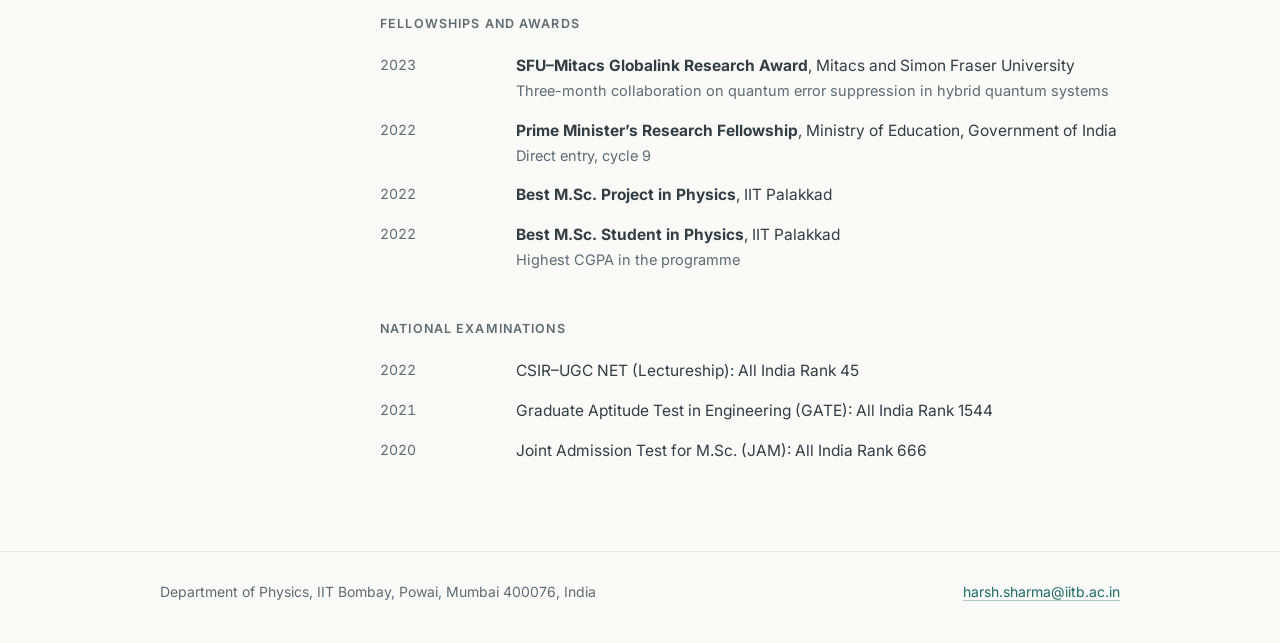
==== commit 711b1087: "Redesign site as a single page driven by Google Sheets - Replace the multi-page layout with one page" ====
--- a/index.html
+++ b/index.html
@@ -3,36 +3,72 @@
 <head>
   <meta charset="utf-8">
   <meta name="viewport" content="width=device-width,initial-scale=1">
-  <meta name="description" content="Harsh Sharma is a theoretical quantum information and quantum thermodynamics researcher at IIT Bombay.">
+  <title>Harsh Sharma · Quantum information theory · IIT Bombay</title>
+  <meta name="description" content="Harsh Sharma, PhD candidate in physics at IIT Bombay, working in quantum information theory on quantum error correction and collective spin systems.">
   <link rel="canonical" href="https://harshsharma-q.github.io/portfolio/">
   <meta property="og:type" content="profile">
-  <meta property="og:title" content="Harsh Sharma — Quantum Information Researcher">
-  <meta property="og:description" content="Research in quantum information, thermodynamics, open systems, and many-body entanglement.">
+  <meta property="og:title" content="Harsh Sharma · Quantum information theory">
+  <meta property="og:description" content="PhD candidate in physics at IIT Bombay, working on quantum error correction and collective spin systems.">
   <meta property="og:url" content="https://harshsharma-q.github.io/portfolio/">
   <meta property="og:image" content="https://harshsharma-q.github.io/portfolio/assets/og.png">
   <meta name="twitter:card" content="summary_large_image">
-  <title>Harsh Sharma — Quantum Information Researcher</title>
   <link rel="icon" href="assets/harsh-sharma.jpg" type="image/jpeg">
-  <link rel="stylesheet" href="assets/site.css?v=20260814c">
+  <link rel="preconnect" href="https://fonts.googleapis.com">
+  <link rel="preconnect" href="https://fonts.gstatic.com" crossorigin>
+  <link rel="stylesheet" href="https://fonts.googleapis.com/css2?family=Inter:wght@400;500;600&family=Source+Serif+4:opsz,wght@8..60,400;8..60,600&display=swap">
+  <link rel="stylesheet" href="assets/site.css?v=20261009b">
+  <noscript><style>main.is-loading { opacity: 1; }</style></noscript>
 </head>
-<body data-page="about"><header id="site-header"></header><main>
-  <section class="profile-hero">
-    <figure class="portrait-card">
-      <div><img data-photo width="200" height="200"></div>
-      <figcaption><span>PhD Scholar</span><strong>Department of Physics<br>IIT Bombay</strong></figcaption>
-    </figure>
-    <div class="profile-copy">
-      <p class="eyebrow">Harsh Sharma · Theoretical quantum physics</p>
-      <h1>Making quantum information <em>work under real constraints.</em></h1>
-      <p class="profile-lead" data-introduction></p>
-      <div class="hero-actions"><a class="primary-link" href="research.html">Explore research <span>→</span></a><a href="publications.html">View publications ↗</a></div>
-      <div class="profile-stats" id="profile-stats" aria-label="Academic profile at a glance"></div>
+<body>
+  <a class="skip-link" href="#main">Skip to content</a>
+  <header class="site-header" id="top">
+    <div class="wrap header-inner">
+      <a class="site-name" href="#top">Harsh Sharma</a>
+      <nav aria-label="Sections">
+        <a href="#publications">Publications</a>
+        <a href="#talks">Talks</a>
+        <a href="#background">Background</a>
+        <a data-cv-link hidden target="_blank" rel="noreferrer">CV</a>
+      </nav>
     </div>
-  </section>
-  <section class="about-statement"><p class="eyebrow">Research perspective</p><div><blockquote data-perspective></blockquote><p data-perspective-note></p></div></section>
-  <section class="focus-section"><div class="focus-heading"><p class="eyebrow">Research agenda</p><h2>Four connected directions</h2></div><div class="focus-grid" id="focus-grid"></div><a class="section-link" href="research.html">Read the research overview <span>→</span></a></section>
-  <section class="selected-section"><div class="section-heading"><p class="eyebrow">Selected work</p><div><h2>Problems, not just paper titles.</h2><p>Selected projects explain the research question and contribution before linking to the technical record.</p></div></div><div class="project-grid" id="selected-research"></div></section>
-  <section class="updates"><div class="section-heading"><p class="eyebrow">Updates</p><div><h2>Recent news</h2><p>New papers, presentations, and research milestones.</p></div></div><div class="update-list" id="updates-list"></div></section>
-  <section class="page-cta"><p>Explore the complete academic profile.</p><div><a href="research.html">Research ↗</a><a href="publications.html">Publications ↗</a><a href="activities.html">Talks & Events ↗</a><a href="background.html">Background ↗</a></div></section>
-</main><footer id="site-footer"></footer><script src="assets/content.js?v=20260814c"></script><script src="assets/sheet-config.js?v=20260814c"></script><script src="assets/publications.js?v=20260814c"></script><script src="assets/site.js?v=20260814c"></script></body>
+  </header>
+
+  <main id="main" class="is-loading">
+    <section class="wrap intro" id="about" aria-labelledby="profile-name">
+      <div class="intro-text">
+        <h1 id="profile-name">Harsh Sharma</h1>
+        <p class="role" id="profile-title">PhD candidate, Department of Physics, IIT Bombay</p>
+        <div class="bio" id="profile-bio"></div>
+        <p class="availability" id="profile-availability" hidden></p>
+        <ul class="profile-links" id="profile-links" aria-label="Contact and profiles"></ul>
+      </div>
+      <figure class="portrait" id="profile-portrait" hidden><img id="profile-photo" alt="" width="220" height="220"></figure>
+    </section>
+
+    <section class="wrap section" id="publications" aria-labelledby="publications-heading">
+      <h2 id="publications-heading">Publications</h2>
+      <div class="section-body" id="publication-list"></div>
+    </section>
+
+    <section class="wrap section" id="talks" aria-labelledby="talks-heading">
+      <h2 id="talks-heading">Talks</h2>
+      <div class="section-body"><div id="talk-list"></div><div id="attended-list"></div></div>
+    </section>
+
+    <section class="wrap section" id="background" aria-labelledby="background-heading">
+      <h2 id="background-heading">Background</h2>
+      <div class="section-body" id="background-list"></div>
+    </section>
+  </main>
+
+  <footer class="site-footer" id="contact">
+    <div class="wrap footer-inner"><p id="footer-address"></p><p><a id="footer-email"></a></p></div>
+  </footer>
+
+  <noscript><p class="wrap noscript">This page needs JavaScript to show its content. Contact: harsh.sharma@iitb.ac.in</p></noscript>
+  <script src="assets/content.js?v=20261009b"></script>
+  <script src="assets/sheet-config.js?v=20261009b"></script>
+  <script src="assets/publications.js?v=20261009b"></script>
+  <script src="assets/site.js?v=20261009b"></script>
+</body>
 </html>
--- a/assets/site.css
+++ b/assets/site.css
@@ -1,287 +1,122 @@
-@import url('https://fonts.googleapis.com/css2?family=Inter:wght@400;500;600;700&family=Source+Serif+4:ital,wght@1,500&display=swap');
-
 :root {
-  --ink: #14242c;
-  --navy: #123848;
-  --teal: #24746f;
-  --teal-light: #a9d6d1;
-  --paper: #f4f6f2;
-  --white: #ffffff;
-  --soft: #e8efeb;
-  --muted: #65757b;
-  --line: #d2dcda;
-  --warm: #d9a56f;
-  --max: 1200px;
-  --gutter: clamp(22px, 4vw, 58px);
-  --sans: "Inter", Arial, sans-serif;
-  --serif: "Source Serif 4", Georgia, serif;
+  --bg: #fafaf8;
+  --text: #1d252b;
+  --body: #333d44;
+  --muted: #5f6b72;
+  --line: #e3e7e5;
+  --accent: #1d6b65;
+  --accent-soft: #eaf2f0;
+  --serif: "Source Serif 4", Georgia, "Times New Roman", serif;
+  --sans: "Inter", system-ui, -apple-system, "Segoe UI", Roboto, sans-serif;
+  --max: 1040px;
+  --pad: clamp(20px, 4vw, 40px);
 }
 
 * { box-sizing: border-box; }
-html { scroll-behavior: smooth; }
-body { margin: 0; background: var(--paper); color: var(--ink); font-family: var(--sans); font-size: 16px; line-height: 1.65; -webkit-font-smoothing: antialiased; }
-a { color: inherit; text-decoration: none; }
-button { color: inherit; }
-em { color: var(--teal); font-family: var(--serif); font-weight: 500; }
+html { scroll-behavior: smooth; -webkit-text-size-adjust: 100%; }
+body { margin: 0; background: var(--bg); color: var(--text); font: 16px/1.65 var(--sans); -webkit-font-smoothing: antialiased; }
 [hidden] { display: none !important; }
-.eyebrow { margin: 0; color: var(--teal); font-size: 10px; font-weight: 700; letter-spacing: .17em; text-transform: uppercase; }
+a { color: var(--accent); text-decoration: underline; text-decoration-color: rgba(29, 107, 101, .35); text-decoration-thickness: 1px; text-underline-offset: 3px; }
+a:hover { text-decoration-color: currentColor; }
+a:focus-visible, button:focus-visible { outline: 2px solid var(--accent); outline-offset: 3px; border-radius: 2px; }
+h1, h2, h3 { margin: 0; color: var(--text); }
+.wrap { width: 100%; max-width: var(--max); margin: 0 auto; padding-left: var(--pad); padding-right: var(--pad); }
+.skip-link { position: absolute; left: -999px; top: 8px; z-index: 30; padding: 8px 12px; background: var(--text); color: #fff; }
+.skip-link:focus { left: 8px; }
 
-#site-header { position: sticky; z-index: 20; top: 0; height: 76px; padding: 0 max(var(--gutter), calc((100vw - var(--max)) / 2)); display: flex; align-items: center; justify-content: space-between; border-bottom: 1px solid var(--line); background: rgba(244, 246, 242, .96); backdrop-filter: blur(14px); }
-.brand { display: flex; align-items: center; gap: 12px; }
-.brand-mark { width: 34px; height: 34px; display: grid; place-items: center; border-radius: 50%; background: var(--navy); color: white; font-size: 10px; font-weight: 700; letter-spacing: .05em; }
-.brand > span:last-child { display: flex; flex-direction: column; }
-.brand strong { font-size: 13px; line-height: 1.2; }
-.brand small { margin-top: 3px; color: var(--muted); font-size: 8px; letter-spacing: .07em; text-transform: uppercase; }
-#site-header nav { display: flex; gap: clamp(16px, 2vw, 27px); }
-#site-header nav a { padding: 27px 0 24px; border-bottom: 2px solid transparent; color: #526268; font-size: 11px; }
-#site-header nav a:hover, #site-header nav a[aria-current="page"] { border-color: var(--teal); color: var(--navy); }
-.menu-button { display: none; padding: 8px 11px; border: 1px solid var(--line); background: transparent; font: 700 9px var(--sans); letter-spacing: .1em; text-transform: uppercase; }
+/* Header */
+.site-header { position: sticky; top: 0; z-index: 20; background: rgba(250, 250, 248, .94); border-bottom: 1px solid transparent; backdrop-filter: saturate(1.2) blur(10px); transition: border-color .2s ease; }
+.site-header.scrolled { border-bottom-color: var(--line); }
+.header-inner { min-height: 64px; display: flex; flex-wrap: wrap; align-items: center; justify-content: space-between; gap: 6px 24px; }
+.site-name { color: var(--text); font: 600 19px/1.2 var(--serif); text-decoration: none; }
+.site-header nav { display: flex; flex-wrap: wrap; gap: 4px 26px; }
+.site-header nav a { padding: 4px 0; border-bottom: 1.5px solid transparent; color: var(--muted); font-size: 14.5px; text-decoration: none; }
+.site-header nav a:hover, .site-header nav a[aria-current] { border-bottom-color: var(--accent); color: var(--text); }
 
-.profile-hero { max-width: var(--max); min-height: 610px; margin: auto; padding: 76px 0; display: grid; grid-template-columns: 290px minmax(0, 1fr); gap: clamp(65px, 8vw, 118px); align-items: center; }
-.portrait-card { margin: 0; }
-.portrait-card > div { position: relative; padding: 22px; background: var(--navy); }
-.portrait-card > div::after { position: absolute; right: -12px; bottom: -12px; width: 64%; height: 64%; border-right: 1px solid var(--warm); border-bottom: 1px solid var(--warm); content: ""; }
-.portrait-card img { position: relative; z-index: 1; display: block; width: 100%; height: auto; aspect-ratio: 1; object-fit: cover; filter: saturate(.84) contrast(1.02); }
-.portrait-card figcaption { padding: 23px 0 0 22px; display: flex; gap: 20px; align-items: start; }
-.portrait-card figcaption span { color: var(--teal); font-size: 9px; font-weight: 700; letter-spacing: .12em; text-transform: uppercase; }
-.portrait-card figcaption strong { padding-left: 19px; border-left: 1px solid var(--line); font-size: 11px; font-weight: 500; line-height: 1.55; }
-.profile-copy h1 { max-width: 820px; margin: 20px 0 26px; font: 600 clamp(48px, 5vw, 72px)/1.05 var(--sans); letter-spacing: -.055em; }
-.profile-lead { max-width: 700px; margin: 0; color: #43565e; font-size: 17px; line-height: 1.72; letter-spacing: -.01em; }
-.hero-actions { margin-top: 28px; display: flex; align-items: center; gap: 24px; font-size: 10px; font-weight: 600; }
-.primary-link { display: inline-flex; justify-content: space-between; gap: 30px; padding: 12px 15px; background: var(--navy); color: white; }
-.primary-link span, .section-link span, .collaboration-band a span, .page-cta a { color: var(--teal); }
-.profile-stats { margin-top: 44px; display: grid; grid-template-columns: repeat(3, minmax(0, 1fr)); border-top: 1px solid var(--line); }
-.profile-stats article { padding: 17px 18px 0 0; display: flex; align-items: baseline; gap: 10px; }
-.profile-stats strong { color: var(--navy); font-size: 25px; line-height: 1; }
-.profile-stats span { color: var(--muted); font-size: 9px; letter-spacing: .07em; text-transform: uppercase; }
+/* Intro */
+main { transition: opacity .25s ease; }
+main.is-loading { opacity: 0; }
+.intro { padding-top: clamp(48px, 8vw, 88px); padding-bottom: clamp(48px, 7vw, 72px); display: grid; grid-template-columns: minmax(0, 1fr) 220px; gap: clamp(36px, 6vw, 72px); align-items: start; }
+.intro h1 { font: 600 clamp(36px, 5vw, 48px)/1.1 var(--serif); letter-spacing: -.01em; }
+.role { margin: 10px 0 28px; color: var(--muted); font-size: 17px; }
+.bio p { max-width: 64ch; margin: 0 0 16px; color: var(--body); font-size: 17px; line-height: 1.72; }
+.availability { max-width: 64ch; margin: 24px 0 0; padding: 12px 16px; border-left: 3px solid var(--accent); background: var(--accent-soft); color: var(--text); font-size: 15.5px; line-height: 1.6; }
+.profile-links { margin: 26px 0 0; padding: 0; display: flex; flex-wrap: wrap; gap: 8px 22px; list-style: none; font-size: 15px; }
+.portrait { position: relative; margin: 6px 0 0; }
+.portrait::before { position: absolute; inset: 12px -12px -12px 12px; background: var(--accent-soft); content: ""; }
+.portrait img { position: relative; display: block; width: 100%; height: auto; aspect-ratio: 1; object-fit: cover; border-radius: 2px; }
 
-.about-statement { padding: 74px max(var(--gutter), calc((100vw - var(--max)) / 2)); display: grid; grid-template-columns: 210px 1fr; gap: 60px; background: var(--navy); color: white; }
-.about-statement .eyebrow { color: var(--teal-light); }
-.about-statement blockquote { max-width: 900px; margin: 0; font: 500 clamp(29px, 3.25vw, 45px)/1.24 var(--sans); letter-spacing: -.04em; }
-.about-statement > div > p { max-width: 700px; margin: 26px 0 0; color: #c9d9dd; font-size: 13px; line-height: 1.8; }
-.focus-section, .selected-section, .updates { padding: 76px max(var(--gutter), calc((100vw - var(--max)) / 2)); }
-.focus-section { background: var(--white); }
-.focus-heading { margin-bottom: 36px; display: flex; align-items: end; justify-content: space-between; }
-.focus-heading h2, .directory-intro h2, .theme-intro h2 { margin: 0; font-size: 32px; letter-spacing: -.035em; }
-.focus-grid { display: grid; grid-template-columns: repeat(4, 1fr); border-top: 1px solid var(--line); border-left: 1px solid var(--line); }
-.focus-grid article { min-height: 155px; padding: 23px; display: flex; flex-direction: column; justify-content: space-between; border-right: 1px solid var(--line); border-bottom: 1px solid var(--line); }
-.focus-grid span { color: var(--teal); font-size: 9px; }
-.focus-grid h3 { margin: 30px 0 0; font-size: 16px; font-weight: 500; line-height: 1.45; }
-.section-link { margin-top: 25px; display: inline-flex; gap: 28px; border-bottom: 1px solid var(--line); font-size: 10px; font-weight: 700; }
-.section-heading { display: grid; grid-template-columns: 210px 1fr; gap: 60px; }
-.section-heading h2 { max-width: 850px; margin: 0; font: 600 clamp(32px, 3.5vw, 48px)/1.2 var(--sans); letter-spacing: -.045em; }
-.section-heading > div > p { max-width: 660px; margin: 11px 0 0; color: var(--muted); font-size: 12px; }
-.selected-section { background: var(--soft); }
-.project-grid { margin-top: 42px; display: grid; grid-template-columns: repeat(3, 1fr); border-top: 1px solid var(--line); border-left: 1px solid var(--line); }
-.project-card { min-height: 330px; padding: 26px; display: flex; flex-direction: column; border-right: 1px solid var(--line); border-bottom: 1px solid var(--line); background: rgba(255, 255, 255, .35); }
-.project-card > p { margin: 0; color: var(--teal); font-size: 9px; font-weight: 700; letter-spacing: .1em; text-transform: uppercase; }
-.project-card h3 { margin: 26px 0 40px; font-size: 20px; line-height: 1.35; letter-spacing: -.02em; }
-.project-card > div { margin-top: auto; }
-.project-card > div > p { margin: 0; color: var(--muted); font-size: 12px; line-height: 1.72; }
-.project-card a { margin-top: 20px; display: inline-flex; gap: 20px; color: var(--navy); font-size: 9px; font-weight: 700; letter-spacing: .07em; text-transform: uppercase; }
-.project-card a span { color: var(--teal); }
-.updates { background: var(--white); }
-.update-list { margin: 42px 0 0 270px; border-top: 1px solid var(--line); }
-.update-list article { padding: 23px 0; display: grid; grid-template-columns: 125px 1fr 25px; gap: 26px; border-bottom: 1px solid var(--line); }
-.update-list time { color: var(--teal); font-size: 10px; }
-.update-list h3 { margin: 0 0 6px; font-size: 18px; line-height: 1.35; }
-.update-list p { margin: 0; color: var(--muted); font-size: 12px; line-height: 1.65; }
-.update-list > article > a { color: var(--teal); }
-.page-cta { padding: 44px max(var(--gutter), calc((100vw - var(--max)) / 2)); display: flex; align-items: center; justify-content: space-between; gap: 38px; }
-.page-cta > p { margin: 0; font-size: 18px; font-weight: 500; }
-.page-cta > div { display: flex; flex-wrap: wrap; gap: 24px; font-size: 9px; font-weight: 700; letter-spacing: .07em; text-transform: uppercase; }
+/* Sections */
+.section { padding-top: 56px; padding-bottom: 56px; display: grid; grid-template-columns: 180px minmax(0, 1fr); gap: 40px; border-top: 1px solid var(--line); scroll-margin-top: 64px; }
+.section > h2 { position: sticky; top: 96px; align-self: start; font: 600 24px/1.3 var(--serif); }
+.subhead { margin: 40px 0 14px; color: var(--muted); font: 600 12.5px/1.4 var(--sans); letter-spacing: .09em; text-transform: uppercase; }
+.section-body > .subhead:first-child { margin-top: 0; }
+#attended-list:not(:empty) { margin-top: 40px; }
+#attended-list .subhead { margin-top: 0; }
+.entry-year { color: var(--muted); font-size: 14px; font-variant-numeric: tabular-nums; }
+.entry-links { display: inline-flex; flex-wrap: wrap; gap: 4px 16px; font-size: 14px; }
+.entry-links a, .link-button { white-space: nowrap; }
+.link-button { padding: 0; border: 0; background: none; color: var(--accent); font: inherit; font-size: 14px; text-decoration: underline; text-decoration-color: rgba(29, 107, 101, .35); text-underline-offset: 3px; cursor: pointer; }
+.link-button:hover { text-decoration-color: currentColor; }
 
-.page-hero { padding: 70px max(var(--gutter), calc((100vw - var(--max)) / 2)) 72px; background: var(--navy); color: white; }
-.page-hero .eyebrow { color: var(--teal-light); }
-.page-hero h1 { max-width: 980px; margin: 26px 0 22px; font: 600 clamp(48px, 5.3vw, 72px)/1.05 var(--sans); letter-spacing: -.055em; }
-.page-hero h1 em { color: #c0e1dd; }
-.page-hero > p:last-child { max-width: 720px; margin: 0; color: #cbdadd; font-size: 14px; line-height: 1.75; }
-.split-section, .listing-section { padding: 70px max(var(--gutter), calc((100vw - var(--max)) / 2)); display: grid; grid-template-columns: 250px 1fr; gap: 70px; }
-.split-section h2, .listing-intro h2 { margin: 14px 0; font-size: 31px; line-height: 1.2; letter-spacing: -.035em; }
-.section-note, .listing-intro > p:not(.eyebrow) { max-width: 255px; margin: 0; color: var(--muted); font-size: 12px; line-height: 1.75; }
-.tinted { background: var(--soft); }
-.timeline { border-top: 1px solid var(--line); }
-.timeline article { padding: 24px 0; display: grid; grid-template-columns: 120px 1fr; gap: 25px; border-bottom: 1px solid var(--line); }
-.timeline time { color: var(--teal); font-size: 10px; font-weight: 600; text-transform: uppercase; }
-.timeline h3 { margin: 0; font-size: 18px; line-height: 1.35; }
-.timeline p, .timeline small { display: block; margin: 5px 0 0; color: var(--muted); font-size: 12px; line-height: 1.6; }
-.compact-timeline article { padding: 19px 0; }
-.profile-affiliation { padding: 40px max(var(--gutter), calc((100vw - var(--max)) / 2)); background: var(--navy); color: #cfdddf; }
-.profile-affiliation p { max-width: var(--max); margin: 0 auto; font-size: 12px; }
-.profile-affiliation a { color: white; font-weight: 600; }
+/* Publications */
+.entry { display: grid; grid-template-columns: 56px minmax(0, 1fr); gap: 16px; }
+.pub { padding-bottom: 28px; margin-bottom: 28px; border-bottom: 1px solid var(--line); }
+.pub:last-child { margin-bottom: 0; padding-bottom: 0; border-bottom: 0; }
+.pub .entry-year { padding-top: 3px; }
+.pub h3 { font: 600 19.5px/1.38 var(--serif); }
+.pub h3 a { color: var(--text); text-decoration: none; }
+.pub h3 a:hover { color: var(--accent); }
+.pub-authors { margin: 6px 0 0; color: var(--muted); font-size: 15px; }
+.pub-authors strong { color: var(--text); font-weight: 600; }
+.pub-venue { margin: 2px 0 0; color: var(--muted); font-size: 15px; font-style: italic; }
+.pub-summary { max-width: 70ch; margin: 12px 0 0; color: var(--body); font-size: 15.5px; line-height: 1.68; }
+.pub .entry-links { margin: 10px 0 0; display: flex; }
 
-.research-hero h1 { max-width: 1020px; }
-.research-statement { padding: 76px max(var(--gutter), calc((100vw - var(--max)) / 2)); display: grid; grid-template-columns: 180px 1fr 250px; gap: 55px; background: var(--white); }
-.research-statement h2 { margin: -5px 0 22px; font-size: 34px; line-height: 1.2; letter-spacing: -.04em; }
-.research-statement > div > p { max-width: 680px; margin: 0 0 17px; color: #44575e; font-size: 14px; line-height: 1.8; }
-.research-statement aside { padding: 23px; border-top: 3px solid var(--teal); background: var(--soft); }
-.research-statement aside span { color: var(--teal); font-size: 9px; font-weight: 700; letter-spacing: .1em; text-transform: uppercase; }
-.research-statement aside p { margin: 14px 0 0; padding-top: 14px; border-top: 1px solid var(--line); font-size: 11px; }
-.theme-section { padding: 76px max(var(--gutter), calc((100vw - var(--max)) / 2)); }
-.theme-intro { margin-bottom: 40px; display: flex; align-items: end; justify-content: space-between; gap: 40px; }
-.theme-list { border-top: 1px solid var(--line); }
-.theme-card { padding: 38px 0; display: grid; grid-template-columns: 75px 1fr; gap: 35px; border-bottom: 1px solid var(--line); }
-.theme-card > span { color: var(--teal); font-size: 11px; }
-.theme-card > div { display: grid; grid-template-columns: minmax(280px, .8fr) minmax(350px, 1fr); column-gap: 65px; }
-.theme-card > div > p:first-child { grid-column: 1; margin: 0 0 10px; color: var(--teal); font-size: 9px; font-weight: 700; letter-spacing: .1em; text-transform: uppercase; }
-.theme-card h2 { grid-column: 1; grid-row: 2 / 5; margin: 0; font-size: 25px; line-height: 1.25; letter-spacing: -.03em; }
-.theme-card > div > p:nth-of-type(2) { grid-column: 2; grid-row: 1 / 3; margin: 0; color: #495d64; font-size: 13px; line-height: 1.8; }
-.theme-card small { grid-column: 2; margin-top: 18px; color: var(--muted); font-size: 9px; letter-spacing: .04em; }
-.theme-card a { grid-column: 2; margin-top: 17px; color: var(--navy); font-size: 9px; font-weight: 700; text-transform: uppercase; }
-.research-outputs .project-grid { grid-template-columns: repeat(2, 1fr); }
-.collaboration-band { padding: 58px max(var(--gutter), calc((100vw - var(--max)) / 2)); display: grid; grid-template-columns: 1fr 1fr auto; gap: 55px; align-items: center; background: var(--navy); color: white; }
-.collaboration-band .eyebrow { color: var(--teal-light); }
-.collaboration-band h2 { margin: 10px 0 0; font-size: 28px; letter-spacing: -.03em; }
-.collaboration-band > p { margin: 0; color: #cadadd; font-size: 12px; line-height: 1.75; }
-.collaboration-band a { display: flex; gap: 22px; white-space: nowrap; font-size: 10px; font-weight: 700; }
+/* Talks */
+.talk + .talk { margin-top: 26px; }
+.talk h3 { font: 600 18px/1.4 var(--serif); }
+.talk ul, .compact { margin: 8px 0 0; padding: 0; list-style: none; }
+.talk li, .compact li { padding: 6px 0; display: grid; grid-template-columns: 56px minmax(0, 1fr); gap: 16px; color: var(--body); font-size: 15.5px; line-height: 1.55; }
+.talk li .entry-links { margin-left: 10px; }
+.compact .entry-year.wide { white-space: nowrap; }
+.compact li small { display: block; margin-top: 2px; color: var(--muted); font-size: 14.5px; }
+#background .compact li { grid-template-columns: 120px minmax(0, 1fr); padding: 8px 0; }
 
-.video-feature { padding: 58px max(var(--gutter), calc((100vw - var(--max)) / 2)); background: var(--white); }
-.video-card { max-width: var(--max); margin: auto; display: grid; grid-template-columns: minmax(300px, .8fr) 1fr; background: var(--navy); color: white; overflow: hidden; position: relative; }
-.video-card > img { width: 100%; height: 100%; min-height: 300px; display: block; object-fit: cover; opacity: .82; }
-.video-card > div { padding: 48px; align-self: center; }
-.video-card p { margin: 0 0 18px; color: var(--teal-light); font-size: 9px; font-weight: 700; letter-spacing: .12em; text-transform: uppercase; }
-.video-card h2 { max-width: 580px; margin: 0 0 30px; font-size: 32px; line-height: 1.25; letter-spacing: -.035em; }
-.video-card > div > span { font-size: 10px; font-weight: 700; }
-.play-button { position: absolute; left: calc(40% - 31px); top: calc(50% - 31px); width: 62px; height: 62px; display: grid; place-items: center; border-radius: 50%; background: var(--warm); color: var(--navy); }
-.listing-intro { position: sticky; top: 105px; align-self: start; }
-.listing-intro small { display: block; margin-top: 22px; color: var(--muted); font-size: 9px; line-height: 1.6; }
-.event-filters { margin-top: 25px; display: flex; flex-wrap: wrap; gap: 7px; }
-.event-filters button { padding: 7px 10px; border: 1px solid var(--line); background: transparent; font: 600 8px var(--sans); letter-spacing: .05em; text-transform: uppercase; cursor: pointer; }
-.event-filters button[aria-pressed="true"] { border-color: var(--navy); background: var(--navy); color: white; }
-.activity-list, .publication-list { border-top: 1px solid var(--line); }
-.activity { padding: 24px 0; display: grid; grid-template-columns: 82px 1fr 120px; gap: 24px; border-bottom: 1px solid var(--line); }
-.activity-meta { display: flex; flex-direction: column; gap: 7px; }
-.activity-meta time { color: var(--teal); font-size: 11px; font-weight: 600; }
-.activity-meta span { color: var(--muted); font-size: 8px; letter-spacing: .08em; text-transform: uppercase; }
-.activity h3 { margin: 0 0 4px; font-size: 18px; line-height: 1.35; }
-.activity p { margin: 0; color: var(--muted); font-size: 11px; }
-.activity strong { margin-top: 8px; display: block; font-size: 12px; font-weight: 500; line-height: 1.5; }
-.activity-links { display: flex; flex-direction: column; align-items: flex-end; gap: 8px; font-size: 8px; font-weight: 600; letter-spacing: .04em; text-transform: uppercase; }
-.activity-links a { border-bottom: 1px solid var(--line); }
-.activity-links .video { color: var(--teal); font-weight: 700; }
+/* Footer */
+.site-footer { margin-top: 24px; border-top: 1px solid var(--line); }
+.footer-inner { padding-top: 28px; padding-bottom: 40px; display: flex; flex-wrap: wrap; justify-content: space-between; gap: 8px 32px; color: var(--muted); font-size: 14px; }
+.footer-inner p { margin: 0; }
+.noscript { padding-top: 24px; color: var(--muted); }
 
-.publication-source { padding: 28px max(var(--gutter), calc((100vw - var(--max)) / 2)); display: flex; justify-content: space-between; gap: 50px; align-items: center; background: var(--soft); }
-.publication-source > div:first-child { display: flex; gap: 35px; align-items: baseline; }
-.publication-source > div:first-child > p:last-child { max-width: 650px; margin: 0; color: var(--muted); font-size: 11px; }
-.publication-source > div:last-child { display: flex; gap: 18px; white-space: nowrap; color: var(--navy); font-size: 9px; font-weight: 700; text-transform: uppercase; }
-.publication { padding: 27px 0; display: grid; grid-template-columns: 40px 1fr; gap: 20px; border-bottom: 1px solid var(--line); }
-.publication > span { color: #919c9f; font-size: 9px; }
-.publication-status { margin: 0; color: var(--teal); font-size: 8px; letter-spacing: .08em; text-transform: uppercase; }
-.publication-status b { color: var(--navy); }
-.publication h3 { margin: 8px 0; font-size: 20px; line-height: 1.36; letter-spacing: -.015em; }
-.publication small { color: var(--muted); font-size: 11px; }
-.author-self { color: var(--ink); font-weight: 700; }
-.publication > div > div { margin-top: 15px; display: flex; flex-wrap: wrap; gap: 17px; align-items: center; }
-.publication a, .bibtex-button { padding: 0; border: 0; background: transparent; color: var(--navy); font: 700 8px var(--sans); letter-spacing: .05em; text-transform: uppercase; cursor: pointer; }
-.bibtex-button { border-bottom: 1px solid var(--line); }
-
-.contact-hero { max-width: var(--max); margin: auto; padding: 78px 0; display: grid; grid-template-columns: 1fr .8fr; gap: 90px; align-items: center; }
-.contact-hero h1 { margin: 22px 0 0; font: 600 clamp(48px, 5vw, 68px)/1.06 var(--sans); letter-spacing: -.055em; }
-.contact-intro { max-width: 500px; margin-top: 28px; color: var(--muted); font-size: 13px; }
-.contact-hero aside { padding: 39px; background: var(--navy); color: white; }
-.contact-hero aside > p { margin: 0; color: #d0dee1; font-size: 15px; line-height: 1.75; }
-.contact-email { margin: 35px 0 15px; padding-bottom: 12px; display: block; border-bottom: 1px solid rgba(255, 255, 255, .35); font-size: clamp(18px, 2vw, 25px); font-weight: 500; letter-spacing: -.02em; }
-.contact-hero aside small { color: #a8bec3; font-size: 8px; letter-spacing: .08em; line-height: 1.6; text-transform: uppercase; }
-.contact-directory { padding: 72px max(var(--gutter), calc((100vw - var(--max)) / 2)); background: var(--white); }
-.directory-intro { margin-bottom: 34px; display: flex; align-items: end; justify-content: space-between; }
-.directory-grid { display: grid; grid-template-columns: repeat(3, 1fr); border-top: 1px solid var(--line); border-left: 1px solid var(--line); }
-.directory-grid article { min-height: 230px; padding: 26px; border-right: 1px solid var(--line); border-bottom: 1px solid var(--line); }
-.directory-grid article > span { color: var(--teal); font-size: 9px; }
-.directory-grid h3 { margin: 36px 0 14px; font-size: 11px; letter-spacing: .08em; text-transform: uppercase; }
-.directory-grid p { max-width: 290px; margin: 0 0 9px; color: var(--muted); font-size: 12px; line-height: 1.7; }
-.directory-grid p a, .profile-links a { color: var(--navy); font-weight: 600; }
-.profile-links { display: flex; flex-direction: column; gap: 3px; }
-.contact-note { padding: 36px max(var(--gutter), calc((100vw - var(--max)) / 2)); display: flex; align-items: center; justify-content: space-between; gap: 30px; background: var(--navy); color: white; }
-.contact-note p { margin: 0; color: #c9d8db; font-size: 11px; }
-.contact-note p strong { color: white; }
-.contact-note a { display: flex; gap: 22px; font-size: 9px; font-weight: 700; letter-spacing: .06em; text-transform: uppercase; }
-.contact-note a span { color: var(--teal-light); }
-
-#site-footer { padding: 29px max(var(--gutter), calc((100vw - var(--max)) / 2)); display: flex; justify-content: space-between; gap: 35px; background: #0d1b21; color: #b9c5c8; font-size: 9px; }
-#site-footer > div { display: flex; flex-wrap: wrap; gap: 20px; }
-#site-footer strong { color: white; }
-#site-footer span { color: #75878d; }
-
-@media (max-width: 1260px) {
-  .profile-hero, .contact-hero { padding-right: var(--gutter); padding-left: var(--gutter); }
+@media (max-width: 860px) {
+  .intro { grid-template-columns: 1fr; }
+  .portrait { order: -1; width: 150px; }
+  .portrait::before { inset: 8px -8px -8px 8px; }
+  .section { grid-template-columns: 1fr; gap: 22px; padding-top: 44px; padding-bottom: 44px; }
+  .section > h2 { position: static; }
 }
 
-@media (max-width: 980px) {
-  .brand small { display: none; }
-  #site-header nav { gap: 16px; }
-  .profile-hero { min-height: 0; grid-template-columns: 235px 1fr; gap: 55px; }
-  .project-grid { grid-template-columns: repeat(2, 1fr); }
-  .project-card { min-height: 310px; }
-  .research-statement { grid-template-columns: 150px 1fr; }
-  .research-statement aside { grid-column: 2; }
-  .theme-card > div { grid-template-columns: 1fr; }
-  .theme-card h2, .theme-card > div > p:nth-of-type(2), .theme-card small, .theme-card a { grid-column: 1; grid-row: auto; }
-  .theme-card > div > p:nth-of-type(2) { margin-top: 18px; }
-  .collaboration-band { grid-template-columns: 1fr 1fr; }
-  .collaboration-band a { grid-column: 2; }
+@media (max-width: 560px) {
+  .site-header { position: static; }
+  .header-inner { min-height: 0; padding-top: 14px; padding-bottom: 6px; }
+  .site-name { display: none; }
+  .intro { padding-top: 28px; }
+  .portrait { width: 120px; }
+  .bio p { font-size: 16.5px; }
+  .entry, .talk li, .compact li { grid-template-columns: 1fr; gap: 2px; }
+  #background .compact li { grid-template-columns: 1fr; }
+  .talk li .entry-links { margin-left: 0; display: flex; margin-top: 2px; }
 }
 
-@media (max-width: 800px) {
-  #site-header { height: 68px; }
-  .menu-button { display: block; }
-  #site-header nav { position: absolute; top: 68px; right: 0; left: 0; padding: 14px var(--gutter); display: none; flex-direction: column; gap: 0; border-bottom: 1px solid var(--line); background: var(--paper); }
-  #site-header nav.open { display: flex; }
-  #site-header nav a { padding: 9px 0; }
-  .profile-hero { padding-top: 55px; padding-bottom: 55px; grid-template-columns: 190px 1fr; gap: 38px; align-items: start; }
-  .profile-copy h1 { font-size: 48px; }
-  .profile-lead { font-size: 15px; }
-  .profile-stats { grid-template-columns: 1fr; }
-  .profile-stats article { padding-top: 12px; }
-  .about-statement, .section-heading, .split-section, .listing-section { grid-template-columns: 1fr; gap: 28px; }
-  .focus-grid { grid-template-columns: repeat(2, 1fr); }
-  .update-list { margin-left: 0; }
-  .listing-intro { position: static; }
-  .research-statement { grid-template-columns: 1fr; gap: 28px; }
-  .research-statement aside { grid-column: 1; }
-  .theme-intro { display: block; }
-  .theme-intro h2 { margin-top: 13px; }
-  .collaboration-band { grid-template-columns: 1fr; }
-  .collaboration-band a { grid-column: 1; }
-  .video-card { grid-template-columns: 1fr; }
-  .video-card > img { min-height: 240px; }
-  .play-button { top: 100px; left: calc(50% - 31px); }
-  .publication-source { align-items: flex-start; flex-direction: column; }
-  .publication-source > div:first-child { align-items: flex-start; flex-direction: column; gap: 10px; }
-  .contact-hero { padding-top: 55px; padding-bottom: 55px; grid-template-columns: 1fr; gap: 38px; }
-  .directory-grid { grid-template-columns: 1fr; }
-  .directory-grid article { min-height: 0; }
+@media (prefers-reduced-motion: reduce) {
+  html { scroll-behavior: auto; }
+  main, .site-header { transition: none; }
 }
 
-@media (max-width: 580px) {
-  body { font-size: 15px; }
-  .brand-mark { width: 30px; height: 30px; }
-  .profile-hero { padding-top: 42px; grid-template-columns: 1fr; }
-  .portrait-card { max-width: 225px; }
-  .profile-copy h1 { font-size: 44px; }
-  .hero-actions { align-items: flex-start; flex-direction: column; gap: 15px; }
-  .about-statement, .focus-section, .selected-section, .updates, .split-section, .listing-section, .research-statement, .theme-section, .video-feature, .contact-directory { padding-top: 50px; padding-bottom: 50px; }
-  .about-statement blockquote { font-size: 28px; }
-  .focus-heading, .directory-intro { display: block; }
-  .focus-heading h2, .directory-intro h2 { margin-top: 13px; }
-  .focus-grid, .project-grid, .research-outputs .project-grid { grid-template-columns: 1fr; }
-  .focus-grid article { min-height: 120px; }
-  .project-card { min-height: 0; }
-  .update-list article { grid-template-columns: 1fr 20px; }
-  .update-list time { grid-column: 1 / -1; }
-  .page-cta { align-items: flex-start; flex-direction: column; }
-  .page-hero { padding-top: 48px; padding-bottom: 50px; }
-  .page-hero h1, .contact-hero h1 { font-size: 44px; }
-  .timeline article { grid-template-columns: 85px 1fr; gap: 18px; }
-  .theme-card { grid-template-columns: 35px 1fr; gap: 15px; }
-  .video-card > div { padding: 30px; }
-  .video-card h2 { font-size: 25px; }
-  .activity { grid-template-columns: 60px 1fr; }
-  .activity-links { grid-column: 2; align-items: flex-start; flex-direction: row; flex-wrap: wrap; }
-  .publication-source > div:last-child { flex-wrap: wrap; }
-  .contact-hero aside { padding: 29px; }
-  .contact-note { align-items: flex-start; flex-direction: column; }
-  #site-footer { flex-direction: column; gap: 18px; }
-  #site-footer > div { gap: 8px 18px; }
+@media print {
+  .site-header, .skip-link, .entry-links, .link-button { display: none !important; }
+  main.is-loading { opacity: 1; }
+  .section { break-inside: avoid-page; }
+  a { color: inherit; text-decoration: none; }
 }
-
-@media (prefers-reduced-motion: reduce) { html { scroll-behavior: auto; } }
